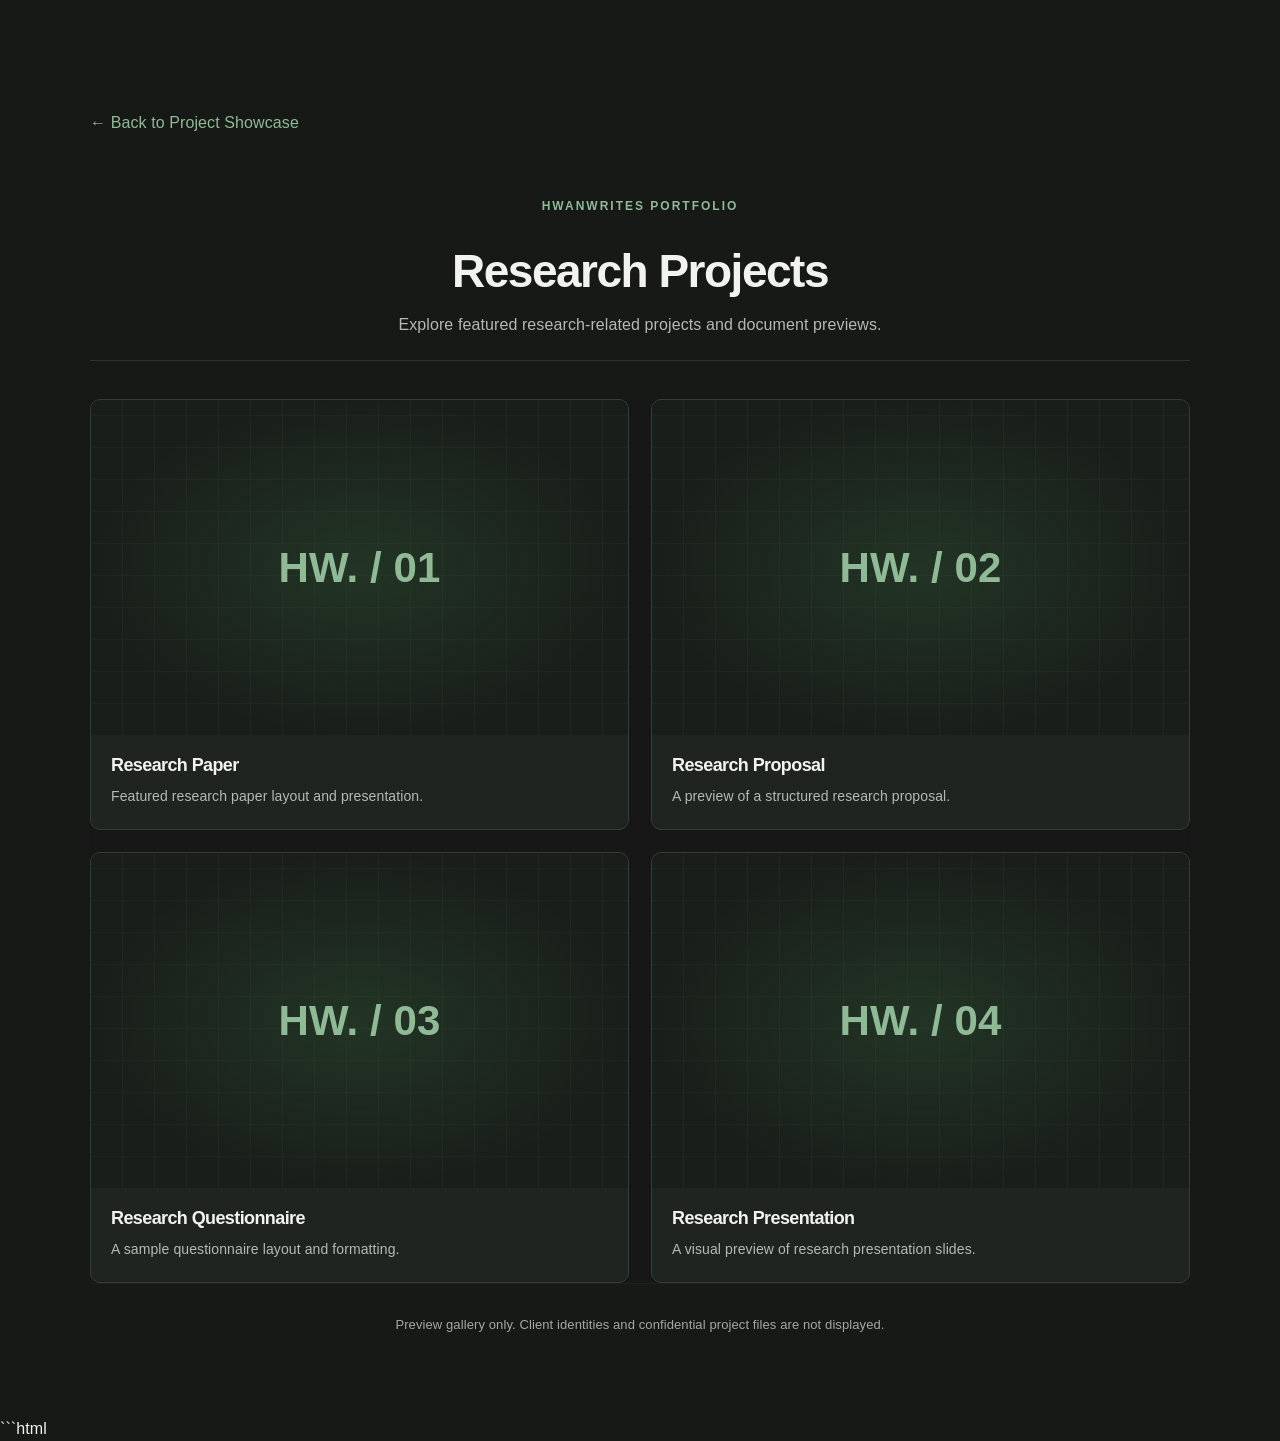
==== portfolio.html @ 2c5a8a60 "Update website and add certificates portfolio" ====
<!DOCTYPE html>
<html lang="en">
<head>
    <meta charset="UTF-8">
    <meta name="viewport" content="width=device-width, initial-scale=1.0">
    <meta name="description" content="Explore the HwanWrites project categories and selected work previews.">
    <title>Project Gallery | HwanWrites</title>
    <link rel="stylesheet" href="style.css">

    <style>
        .portfolio-page {
            min-height: 100vh;
            padding: 110px 7% 80px;
            background: #171917;
            color: #f4f2ee;
        }

        .portfolio-inner {
            max-width: 1100px;
            margin: 0 auto;
        }

        .portfolio-back {
            display: inline-block;
            margin-bottom: 36px;
            color: #8fba95;
            text-decoration: none;
        }

        .portfolio-heading {
            text-align: center;
            margin-bottom: 38px;
        }

        .portfolio-heading .section-label {
            color: #8fba95;
            letter-spacing: 2px;
            font-size: 12px;
        }

        .portfolio-heading h1 {
            margin: 12px 0;
            font-size: clamp(30px, 5vw, 46px);
        }

        .portfolio-heading p:last-child {
            max-width: 620px;
            margin: 0 auto;
            color: #b5b9b5;
            line-height: 1.8;
        }

        .portfolio-gallery {
            display: grid;
            grid-template-columns: repeat(2, minmax(0, 1fr));
            gap: 22px;
        }

        .portfolio-item {
            overflow: hidden;
            border: 1px solid #343d35;
            border-radius: 10px;
            background: #202420;
        }

        .portfolio-preview {
            min-height: 230px;
            aspect-ratio: 16 / 10;
            display: flex;
            align-items: center;
            justify-content: center;
            padding: 24px;
            background:
                radial-gradient(ellipse at center,
                rgba(55, 105, 64, 0.3), transparent 70%),
                repeating-linear-gradient(
                    0deg, transparent 0 31px,
                    rgba(143,186,149,.05) 31px 32px
                ),
                repeating-linear-gradient(
                    90deg, transparent 0 31px,
                    rgba(143,186,149,.05) 31px 32px
                ),
                #191e1a;
        }

        .portfolio-preview img {
            display: block;
            width: 100%;
            height: 100%;
            max-height: 260px;
            object-fit: contain;
        }

        .portfolio-preview .preview-label {
            color: #8fba95;
            font-size: clamp(24px, 4vw, 42px);
            font-weight: 700;
            text-align: center;
            overflow-wrap: anywhere;
        }

        .portfolio-item-info {
            padding: 20px;
        }

        .portfolio-item-info h2 {
            font-size: 18px;
            margin: 0 0 8px;
        }

        .portfolio-item-info p {
            color: #b5b9b5;
            font-size: 14px;
            line-height: 1.7;
            margin: 0;
        }

        .portfolio-note {
            margin-top: 30px;
            text-align: center;
            color: #a6a6a6;
            font-size: 13px;
            line-height: 1.7;
        }

        @media (max-width: 650px) {
            .portfolio-page {
                padding: 80px 5% 55px;
            }

            .portfolio-gallery {
                grid-template-columns: 1fr;
            }
        }
    </style>
</head>

<body>
    <main class="portfolio-page">
        <div class="portfolio-inner">

            <a class="portfolio-back" href="index.html#portfolio">
                ← Back to Project Showcase
            </a>

            <header class="portfolio-heading">
                <p class="section-label">HWANWRITES PORTFOLIO</p>
                <h1 id="category-title">Project Gallery</h1>
                <p id="category-description">
                    Explore selected work categories and visual previews.
                </p>
            </header>

            <section
                class="portfolio-gallery"
                id="portfolio-gallery"
                aria-label="Project previews">
            </section>

            <p class="portfolio-note">
                Preview gallery only. Client identities and confidential
                project files are not displayed.
            </p>

        </div>
    </main>

    ```html
<script>
    const categories = {
        research: {
            title: "Research Projects",
            description: "Explore featured research-related projects and document previews.",
            items: [
                ["Research Paper", "Featured research paper layout and presentation."],
                ["Research Proposal", "A preview of a structured research proposal."],
                ["Research Questionnaire", "A sample questionnaire layout and formatting."],
                ["Research Presentation", "A visual preview of research presentation slides."]
            ]
        },
        academic: {
            title: "Academic Projects",
            description: "Explore featured academic outputs and presentation materials.",
            items: [
                ["Academic Report", "A preview of an organized academic report."],
                ["Case Study", "A sample case study layout."],
                ["Reaction Paper", "A preview of a clearly structured written output."],
                ["Academic Presentation", "A sample of academic presentation design."]
            ]
        },
        professional: {
            title: "Professional Documents",
            description: "Explore featured business and professional document layouts.",
            items: [
                ["Business Plan", "A preview of a structured business plan."],
                ["Business Proposal", "A sample professional proposal layout."],
                ["Marketing Plan", "A preview of organized marketing content."],
                ["Professional Report", "A sample professional report presentation."]
            ]
        },
        design: {
            title: "Graphic Designs",
            description: "Explore featured graphic design and promotional materials.",
            items: [
                ["Promotional Graphics", "A space for approved promotional design previews."],
                ["Social Media Pubmats", "A space for approved social media designs."],
                ["Posters and Pubmats", "A space for approved poster and pubmat previews."],
                ["Branding Materials", "A space for approved branding design previews."]
            ]
        }
    };

    const params = new URLSearchParams(window.location.search);
    const categoryKey = params.get("category") || "research";
    const category = categories[categoryKey] || categories.research;

    document.title = category.title + " | HwanWrites";
    document.getElementById("category-title").textContent = category.title;
    document.getElementById("category-description").textContent = category.description;

    const gallery = document.getElementById("portfolio-gallery");

    category.items.forEach((item, index) => {
        const card = document.createElement("article");
        card.className = "portfolio-item";

        const preview = document.createElement("div");
        preview.className = "portfolio-preview";

        const label = document.createElement("span");
        label.className = "preview-label";
        label.textContent = "HW. / " + String(index + 1).padStart(2, "0");
        preview.appendChild(label);

        const info = document.createElement("div");
        info.className = "portfolio-item-info";

        const heading = document.createElement("h2");
        heading.textContent = item[0];

        const description = document.createElement("p");
        description.textContent = item[1];

        info.append(heading, description);
        card.append(preview, info);
        gallery.appendChild(card);
    });
</script>
</body>
</html>
---- style.css ----
:root {
    --primary-color: #171717;
    --secondary-color: #a6a6a6;
    --white: #f4f2ee;
    --light-background: #202020;
    --border-color: #353535;
    --accent-color: #157a28;
}

/* =========================
   GENERAL SETTINGS
========================= */

* {
    margin: 0;
    padding: 0;
    box-sizing: border-box;
}

html {
    scroll-behavior: smooth;
}

body {
    font-family: Arial, sans-serif;
    color: var(--primary-color);
    background-color: var(--white);
    line-height: 1.6;
}

h1,
h2,
h3 {
    line-height: 1.2;
}

/* =========================
   NAVIGATION
========================= */

header {
    width: 100%;
    padding: 22px 8%;
    background-color: #ffffff;
    border-bottom: 1px solid var(--border-color);
    position: sticky;
    top: 0;
    z-index: 1000;
}

nav {
    display: flex;
    justify-content: space-between;
    align-items: center;
    position: relative;
}

.logo {
    font-size: 25px;
    font-weight: 700;
    letter-spacing: -0.5px;
}

.logo {
    font-size: 25px;
    font-weight: 700;
    letter-spacing: -0.5px;
    transition: opacity 0.3s ease;
}

.logo:hover {
    opacity: 0.65;
}

.menu-toggle {
    display: none;
}

.nav-links {
    display: flex;
    list-style: none;
    gap: 30px;
}

.nav-links a {
    text-decoration: none;
    color: var(--primary-color);
    font-size: 15px;
    font-weight: 500;
    position: relative;
    transition: color 0.3s ease;
}

.nav-links a:hover {
    color: var(--secondary-color);
}

.nav-links a::after {
    content: "";
    position: absolute;
    left: 0;
    bottom: -6px;
    width: 0;
    height: 1px;
    background-color: var(--primary-color);
    transition: width 0.3s ease;
}

.nav-links a:hover::after {
    width: 100%;
}

/* =========================
   HERO SECTION
========================= */

.hero {
    min-height: 85vh;
    display: flex;
    justify-content: center;
    align-items: center;
    text-align: center;
    padding: 100px 8%;
}

.hero-content {
    max-width: 800px;
}

.small-heading {
    font-size: 12px;
    font-weight: 600;
    letter-spacing: 3px;
    margin-bottom: 24px;
    color: var(--secondary-color);
}

.hero h1 {
    font-size: 76px;
    font-weight: 700;
    letter-spacing: -2px;
    line-height: 1.05;
    margin-bottom: 25px;
}

.hero-description {
    max-width: 600px;
    margin: 0 auto 35px;
    font-size: 18px;
    line-height: 1.7;
    color: var(--secondary-color);
}

.button {
    display: inline-block;
    padding: 15px 32px;
    background-color: var(--primary-color);
    color: var(--white);
    text-decoration: none;
    font-size: 15px;
    font-weight: 600;
    transition: all 0.3s ease;
}

.button:hover {
    background-color: var(--secondary-color);
    transform: translateY(-3px);
    box-shadow: 0 8px 20px rgba(0, 0, 0, 0.12);
}

/* =========================
   SERVICES SECTION
========================= */

.services {
    padding: 120px 8%;
    background-color: var(--light-background);
    text-align: center;
}

.section-heading {
    max-width: 700px;
    margin: 0 auto 50px;
}

.section-label {
    font-size: 13px;
    letter-spacing: 2px;
    margin-bottom: 15px;
}

.services h2 {
    font-size: 52px;
    margin-bottom: 20px;
}

.services .section-heading > p:last-child {
    font-size: 17px;
    line-height: 1.7;
    color: var(--secondary-color);
}


/* Service Cards */

.service-container {
    display: flex;
    justify-content: center;
    gap: 25px;
    max-width: 1100px;
    margin: 0 auto;
}

.service-card {
    background-color: var(--white);
    padding: 45px 35px;
    flex: 1;
    text-align: left;
    border: 1px solid var(--border-color);
    border-radius: 8px;
    transition: transform 0.3s ease, box-shadow 0.3s ease, border-color 0.3s ease;
}

.service-card h3 {
    font-size: 22px;
    margin-bottom: 15px;
    color: var(--primary-color);
}

.service-card p {
    font-size: 15px;
    line-height: 1.8;
    color: var(--secondary-color);
}

.service-card:hover {
    transform: translateY(-6px);
    border-color: var(--accent-color);
    box-shadow: 0 18px 40px rgba(0, 0, 0, 0.25);
}

/* =========================
   PORTFOLIO SECTION
========================= */

.portfolio {
    padding: 110px 8%;
    background-color: var(--light-background);
}

.portfolio .section-heading {
    text-align: center;
}

.portfolio-container {
    display: flex;
    gap: 25px;
    max-width: 1100px;
    margin: 0 auto;
}

.portfolio-card {
    flex: 1;
    transition: transform 0.3s ease;
}

.portfolio-card:hover {
    transform: translateY(-5px);
}

.portfolio-image {
    width: 100%;
    height: 260px;
    object-fit: cover;
    display: block;
    margin-bottom: 20px;
    border: 1px solid var(--border-color);
    transition: transform 0.3s ease;
    cursor: pointer;
}

.portfolio-card {
    overflow: hidden;
}

.portfolio-card:hover .portfolio-image {
    transform: scale(1.03);
}

.portfolio-card h3 {
    font-size: 21px;
    margin-bottom: 10px;
}

.portfolio-card p {
    font-size: 15px;
    line-height: 1.7;
    color: var(--secondary-color);
}

/* =========================
   ABOUT SECTION
========================= */

.about {
    padding: 120px 8%;
    background-color: var(--light-background);
}

.about-content {
    max-width: 1100px;
    margin: 0 auto;
    display: flex;
    gap: 80px;
    align-items: center;
}

.about-heading {
    flex: 1;
}

.about-heading h2 {
    font-size: 48px;
    line-height: 1.15;
    letter-spacing: -1px;
}

.about-text {
    flex: 1;
}

.about-text p {
    font-size: 17px;
    line-height: 1.8;
    margin-bottom: 20px;
    color: var(--secondary-color);
}

/* =========================
   CONTACT SECTION
========================= */

.contact {
    padding: 110px 8%;
    background-color: var(--primary-color);
    color: var(--white);
    text-align: center;
}

.contact-content {
    max-width: 720px;
    margin: 0 auto;
}

.contact .section-label {
    color: #cccccc;
}

.contact h2 {
    font-size: 52px;
    margin-bottom: 20px;
}

.contact p {
    font-size: 17px;
    line-height: 1.7;
    color: #dddddd;
}

.contact-links {
    margin-top: 35px;
    display: flex;
    justify-content: center;
    gap: 15px;
    flex-wrap: wrap;
}

.contact-links a {
    display: inline-block;
    padding: 13px 24px;
    border: 1px solid #ffffff;
    color: #ffffff;
    text-decoration: none;
    font-size: 14px;
    font-weight: 500;
    transition: all 0.3s ease;
}

.contact-links a:hover {
    background-color: #ffffff;
    color: #222;
}

/* =========================
   FOOTER
========================= */

footer {
    padding: 32px 8%;
    background-color: #111111;
    color: #aaaaaa;
    text-align: center;
}

footer p {
    font-size: 13px;
}

/* =========================
   RESPONSIVE DESIGN
========================= */

 @media (max-width: 768px) {

    .hero {
        min-height: auto;
        padding: 100px 6%;
    }

    .hero h1 {
        font-size: 52px;
        letter-spacing: -1px;
    }

    .hero-description {
        font-size: 16px;
    }

    .hero-buttons {
        flex-direction: column;
        align-items: center;
    }

    .hero .button {
        width: 220px;
        text-align: center;
    }

    .services-container {
        flex-direction: column;
    }

    .feature-container {
        grid-template-columns: 1fr;
    }

    .why-hwanwrites {
        padding: 90px 6%;
    }

    .feature-card {
        text-align: left;
    }

    .contact h2 {
        font-size: 38px;
    }

    .profile-hero-content {
        flex-direction: column;
        gap: 50px;
        text-align: center;
    }

    .profile-intro h1 {
        font-size: 48px;
    }

    .profile-photo img {
        margin: 0 auto;
    }

    .certificate-container {
        grid-template-columns: 1fr;
    }

    .portfolio-container {
        grid-template-columns: 1fr;
    }

}

.about-heading h2 {
    font-size: 36px;
}

.contact h2 {
    font-size: 38px;
}

    body {
        overflow-x: hidden;
    }
  

    header {
        padding: 20px 6%;
    }

    .menu-toggle {
        display: block;
        background: none;
        border: none;
        font-size: 28px;
        cursor: pointer;
}

    .nav-links {
    display: none;
}

  .nav-links.active {
    display: flex;
    flex-direction: column;
    gap: 20px;
    position: absolute;
    top: 70px;
    right: 6%;
    background-color: #ffffff;
    padding: 20px;
    width: 200px;
    box-shadow: 0 10px 30px rgba(0, 0, 0, 0.08);
}

    .nav-links a {
        font-size: 13px;
    }    .hero {
        min-height: 70vh;
        padding: 60px 6%;
    }

   .hero h1 {
    font-size: 44px;
   }

   .small-heading {
    font-size: 11px;
    letter-spacing: 1.5px;
}

    .hero-description {
    font-size: 16px;
    line-height: 1.6;
}
    .hero-description {
        font-size: 16px;
    }    .service-container {
        flex-direction: column;
    }

    .service-card {
        width: 100%;
    }    .portfolio-container {
        flex-direction: column;
    }

    .portfolio-card {
        width: 100%;
    }    .about-content {
        flex-direction: column;
        gap: 40px;
    }

    .about-heading h2 {
        font-size: 40px;
    }    .contact {
        padding: 90px 6%;
    }

    .contact h2 {
        font-size: 40px;
    }

    .nav-links li {
    width: 100%;
    }

    .nav-links a {
    display: block;
    padding: 8px 0;
    }

    .portfolio-image {
    width: 100%;
    height: 260px;
    object-fit: cover;
    display: block;
    margin-bottom: 20px;
    border: 1px solid var(--border-color);
    transition: transform 0.3s ease;
    cursor: pointer;
}

.back-to-top {
    width: 40px;
    height: 40px;
    right: 18px;
    bottom: 18px;
    font-size: 18px;
}

.image-viewer {
    padding: 20px;
}

.image-viewer img {
    max-width: 95%;
    max-height: 80vh;
}

.close-viewer {
    top: 18px;
    right: 20px;
    font-size: 34px;
}

/* =========================
   WHY HWANWRITES SECTION
========================= */

.why-hwanwrites {
    padding: 120px 8%;
    background-color: var(--white);
    text-align: center;
}

.feature-container {
    max-width: 1100px;
    margin: 0 auto;
    display: grid;
    grid-template-columns: repeat(3, 1fr);
    gap: 20px;
}

.feature-card {
    padding: 35px 25px;
    border: 1px solid var(--border-color);
    text-align: left;
    transition: 0.3s ease;
}

.feature-card:hover {
    transform: translateY(-6px);
    box-shadow: 0 10px 25px rgba(0, 0, 0, 0.06);
}

.feature-card h3 {
    font-size: 19px;
    margin-bottom: 12px;
}

.feature-card p {
    font-size: 14px;
    line-height: 1.7;
    color: var(--secondary-color);
}

/* =========================
   IMAGE VIEWER
========================= */

.image-viewer {
    display: none;
    position: fixed;
    z-index: 9999;
    top: 0;
    left: 0;
    width: 100%;
    height: 100%;
    background-color: rgba(0, 0, 0, 0.85);
    justify-content: center;
    align-items: center;
    padding: 30px;
}

.image-viewer.active {
    display: flex;
}

.image-viewer img {
    max-width: 90%;
    max-height: 85vh;
    object-fit: contain;
}

.close-viewer {
    position: absolute;
    top: 25px;
    right: 35px;
    background: none;
    border: none;
    color: white;
    font-size: 40px;
    cursor: pointer;
    line-height: 1;
}

.close-viewer:hover {
    opacity: 0.7;
}

/* =========================
   BACK TO TOP
========================= */

.back-to-top {
    position: fixed;
    right: 25px;
    bottom: 25px;
    width: 45px;
    height: 45px;
    display: flex;
    justify-content: center;
    align-items: center;
    background-color: var(--primary-color);
    color: var(--white);
    text-decoration: none;
    font-size: 20px;
    border-radius: 50%;
    z-index: 900;
    transition: all 0.3s ease;
}

.back-to-top:hover {
    background-color: var(--secondary-color);
    transform: translateY(-4px);
}
/* HOW IT WORKS */
.how-it-works {
    padding: 120px 8%;
    background-color: var(--light-background);
    text-align: center;
}

.process-container {
    max-width: 1100px;
    margin: 0 auto;
    display: grid;
    grid-template-columns: repeat(4, 1fr);
    gap: 20px;
}

.process-card {
    padding: 35px 25px;
    background-color: var(--white);
    border: 1px solid var(--border-color);
    text-align: left;
    transition: transform 0.3s ease, box-shadow 0.3s ease;
}

.process-card:hover {
    transform: translateY(-6px);
    box-shadow: 0 10px 25px rgba(0, 0, 0, 0.06);
}

.process-card span {
    display: block;
    font-size: 13px;
    letter-spacing: 2px;
    color: var(--secondary-color);
    margin-bottom: 20px;
}

.process-card h3 {
    font-size: 19px;
    margin-bottom: 12px;
}

.process-card p {
    font-size: 14px;
    line-height: 1.7;
    color: var(--secondary-color);
}

/* ========================================
   PROFILE PAGE
======================================== */

/* PROFILE HERO */
.profile-hero {
    padding: 120px 8%;
    background-color: var(--white);
}

.profile-hero-content {
    max-width: 1100px;
    margin: 0 auto;
    display: flex;
    align-items: center;
    gap: 80px;
}

.profile-intro {
    flex: 1.2;
}

.profile-intro h1 {
    font-size: 64px;
    line-height: 1.05;
    letter-spacing: -2px;
    margin-bottom: 20px;
}

.profile-intro h2 {
    font-size: 20px;
    font-weight: 500;
    color: var(--secondary-color);
    margin-bottom: 25px;
}

.profile-intro p:not(.section-label) {
    font-size: 16px;
    line-height: 1.8;
    color: var(--secondary-color);
    margin-bottom: 18px;
}

.profile-photo {
    flex: 0.8;
}

.profile-photo img {
    width: 100%;
    max-width: 420px;
    aspect-ratio: 4 / 5;
    object-fit: cover;
    object-position: center;
    display: block;
    margin-left: auto;
    border: 1px solid var(--border-color);
    box-shadow: 0 20px 50px rgba(0, 0, 0, 0.25);
}

/* MY JOURNEY */
.profile-journey {
    padding: 120px 8%;
    background-color: var(--light-background);
}

.timeline {
    max-width: 900px;
    margin: 0 auto;
}

.timeline-item {
    display: grid;
    grid-template-columns: 100px 1fr;
    gap: 40px;
    padding: 35px 0;
    border-bottom: 1px solid var(--border-color);
}

.timeline-item:first-child {
    border-top: 1px solid var(--border-color);
}

.timeline-year {
    font-size: 14px;
    font-weight: 600;
    letter-spacing: 1px;
    color: var(--secondary-color);
}

.timeline-content h3 {
    font-size: 22px;
    margin-bottom: 12px;
}

.timeline-content p {
    font-size: 15px;
    line-height: 1.8;
    color: var(--secondary-color);
}


/* BEYOND THE WORK */
.profile-story {
    padding: 120px 8%;
    background-color: var(--white);
}

.profile-story-content {
    max-width: 1100px;
    margin: 0 auto;
    display: flex;
    gap: 80px;
}

.profile-story-heading {
    flex: 1;
}

.profile-story-heading h2 {
    font-size: 48px;
    line-height: 1.15;
    letter-spacing: -1px;
}

.profile-story-text {
    flex: 1;
}

.profile-story-text p {
    font-size: 17px;
    line-height: 1.8;
    color: var(--secondary-color);
    margin-bottom: 22px;
}


/* MILESTONES */
.profile-milestones {
    padding: 120px 8%;
    background-color: var(--light-background);
    text-align: center;
}

.milestone-container {
    max-width: 1100px;
    margin: 0 auto;
    display: grid;
    grid-template-columns: repeat(2, 1fr);
    gap: 20px;
}

.milestone-card {
    padding: 40px 35px;
    background-color: var(--white);
    border: 1px solid var(--border-color);
    text-align: left;
    transition: transform 0.3s ease, box-shadow 0.3s ease;
}

.milestone-card:hover {
    transform: translateY(-6px);
    box-shadow: 0 10px 25px rgba(0, 0, 0, 0.06);
}

.milestone-card span {
    display: block;
    font-size: 13px;
    letter-spacing: 2px;
    color: var(--secondary-color);
    margin-bottom: 20px;
}

.milestone-card h3 {
    font-size: 21px;
    margin-bottom: 12px;
}

.milestone-card p {
    font-size: 15px;
    line-height: 1.8;
    color: var(--secondary-color);
}


/* TOOLS */
.profile-tools {
    padding: 120px 8%;
    background-color: var(--white);
    text-align: center;
}

.tools-container {
    max-width: 1100px;
    margin: 0 auto;
    display: grid;
    grid-template-columns: repeat(2, 1fr);
    gap: 20px;
}

.tools-group {
    padding: 35px 30px;
    border: 1px solid var(--border-color);
    text-align: left;
}

.tools-group h3 {
    font-size: 19px;
    margin-bottom: 12px;
}

.tools-group p {
    font-size: 15px;
    line-height: 1.8;
    color: var(--secondary-color);
}


/* CERTIFICATES */
.profile-certificates {
    padding: 120px 8%;
    background-color: var(--light-background);
    text-align: center;
}

.certificate-container {
    max-width: 1100px;
    margin: 0 auto;
    display: grid;
    grid-template-columns: repeat(3, 1fr);
    gap: 25px;
}

.certificate-card {
    background-color: var(--white);
    border: 1px solid var(--border-color);
    padding: 20px;
    text-align: left;
}

.certificate-placeholder {
    width: 100%;
    aspect-ratio: 4 / 3;
    background-color: #eeeeee;
    display: flex;
    justify-content: center;
    align-items: center;
    color: var(--secondary-color);
    font-size: 14px;
    margin-bottom: 20px;
}

.certificate-card img {
    width: 100%;
    aspect-ratio: 4 / 3;
    object-fit: cover;
    display: block;
    margin-bottom: 20px;
    border-bottom: 1px solid var(--border-color);
    cursor: pointer;
}

.certificate-card h3 {
    font-size: 18px;
    margin-bottom: 8px;
}

.certificate-card p {
    font-size: 14px;
    color: var(--secondary-color);
}


/* PHOTO GALLERY */
.profile-gallery {
    padding: 120px 8%;
    background-color: var(--white);
    text-align: center;
}

.profile-gallery-container {
    max-width: 1100px;
    margin: 0 auto;
    display: grid;
    grid-template-columns: repeat(4, 1fr);
    gap: 20px;
}

.profile-gallery-card {
    overflow: hidden;
}

.gallery-placeholder {
    width: 100%;
    aspect-ratio: 1 / 1;
    background-color: #eeeeee;
    display: flex;
    justify-content: center;
    align-items: center;
    color: var(--secondary-color);
    font-size: 14px;
}


/* PROFILE CONTACT */
.profile-contact {
    padding: 120px 8%;
    background-color: var(--primary-color);
    color: var(--white);
    text-align: center;
}

.profile-contact h2 {
    font-size: 52px;
    margin-bottom: 20px;
}

.profile-contact p {
    font-size: 17px;
    line-height: 1.7;
    color: #dddddd;
}


/* PROFILE RESPONSIVE */
@media (max-width: 768px) {

    .profile-hero {
        padding: 80px 6%;
    }

    .profile-hero-content {
        flex-direction: column-reverse;
        gap: 45px;
    }

    .profile-intro h1 {
        font-size: 46px;
    }

    .profile-intro h2 {
        font-size: 18px;
    }

    .profile-photo {
        width: 100%;
    }

    .profile-photo img {
        max-width: 100%;
        margin: 0 auto;
    }

    .profile-journey,
    .profile-story,
    .profile-milestones,
    .profile-tools,
    .profile-certificates,
    .profile-gallery {
        padding: 90px 6%;
    }

    .timeline-item {
        grid-template-columns: 1fr;
        gap: 10px;
    }

    .profile-story-content {
        flex-direction: column;
        gap: 40px;
    }

    .profile-story-heading h2 {
        font-size: 38px;
    }

    .milestone-container {
        grid-template-columns: 1fr;
    }

    .tools-container {
        grid-template-columns: 1fr;
    }

    .certificate-container {
        grid-template-columns: 1fr;
    }

    .profile-gallery-container {
        grid-template-columns: repeat(2, 1fr);
    }

    .profile-contact {
        padding: 90px 6%;
    }

    .profile-contact h2 {
        font-size: 40px;
    }
}

/* ========================================
   HWANWRITES VISUAL STYLE
======================================== */

body {
    background-color: var(--primary-color);
    color: var(--white);
}

section {
    background-color: var(--primary-color);
}

.hero,
.services,
.portfolio,
.about,
.contact,
.profile-hero,
.profile-story,
.profile-tools,
.profile-gallery {
    background-color: var(--primary-color);
}

.how-it-works,
.why-hwanwrites,
.profile-journey,
.profile-milestones,
.profile-certificates {
    background-color: var(--light-background);
}
/* DARK CARD STYLE */

.service-card,
.process-card,
.feature-card,
.portfolio-card,
.milestone-card,
.tools-group,
.certificate-card {
    background-color: #191919;
    border: 1px solid var(--border-color);
    color: var(--white);
}

.service-card p,
.process-card p,
.feature-card p,
.portfolio-card p,
.milestone-card p,
.tools-group p,
.certificate-card p {
    color: var(--secondary-color);
}
/* ACCENT COLOR */

a {
    color: var(--accent-color);
}

button {
    color: var(--white);
}

.hero-button,
.contact-button {
    background-color: var(--accent-color);
    color: #171717;
    border: 1px solid var(--accent-color);
}

.hero-button:hover,
.contact-button:hover {
    background-color: transparent;
    color: var(--accent-color);
}

.nav-links a:hover {
    color: var(--accent-color);
}

.section-label {
    color: var(--accent-color);
}
/* TYPOGRAPHY & SPACING */

body {
    letter-spacing: 0.1px;
}

h1,
h2,
h3 {
    color: var(--white);
}

.section-heading h2 {
    letter-spacing: -0.8px;
}

.section-heading p:not(.section-label) {
    color: var(--secondary-color);
}

.hero h1 {
    color: var(--white);
}

.hero p {
    color: var(--secondary-color);
}

.nav-links a {
    color: var(--white);
}

.logo {
    color: var(--white);
}
/* SUBTLE BACKGROUND GRID */

.hero,
.profile-hero,
.profile-contact {
    position: relative;
    overflow: hidden;
}

.hero::before,
.profile-hero::before,
.profile-contact::before {
    content: "";
    position: absolute;
    inset: 0;
    background-image:
        linear-gradient(rgba(21, 122, 40, 0.18) 1px, transparent 1px),
        linear-gradient(90deg, rgba(21, 122, 40, 0.04) 1px, transparent 1px);
    background-size: 45px 45px;
    pointer-events: none;
}

.hero > *,
.profile-hero > *,
.profile-contact > * {
    position: relative;
    z-index: 1;
}
/* PREMIUM HEADER */

header {
    background-color: rgba(23, 23, 23, 0.92);
    border-bottom: 1px solid var(--border-color);
    backdrop-filter: blur(12px);
}

nav {
    max-width: 1200px;
}

.logo {
    font-weight: 700;
    letter-spacing: -0.5px;
}

.nav-links a {
    position: relative;
    transition: color 0.3s ease;
}

.nav-links a::after {
    content: "";
    position: absolute;
    left: 0;
    bottom: -6px;
    width: 0;
    height: 1px;
    background-color: var(--accent-color);
    transition: width 0.3s ease;
}

.nav-links a:hover::after {
    width: 100%;
}
/* PREMIUM BUTTONS */

.hero-button,
.contact-button {
    display: inline-block;
    padding: 13px 24px;
    border-radius: 6px;
    font-weight: 600;
    letter-spacing: 0.3px;
    transition: all 0.3s ease;
}

.hero-button:hover,
.contact-button:hover {
    transform: translateY(-2px);
    box-shadow: 0 8px 25px rgba(197, 139, 90, 0.18);
}

.hero-button:active,
.contact-button:active {
    transform: translateY(0);
}
/* PREMIUM CARD HOVER */

.service-card,
.process-card,
.feature-card,
.portfolio-card,
.milestone-card,
.tools-group,
.certificate-card {
    transition: transform 0.3s ease, border-color 0.3s ease, box-shadow 0.3s ease;
}

.service-card:hover,
.process-card:hover,
.feature-card:hover,
.portfolio-card:hover,
.milestone-card:hover,
.tools-group:hover,
.certificate-card:hover {
    transform: translateY(-5px);
    border-color: rgba(197, 139, 90, 0.55);
    box-shadow: 0 12px 30px rgba(0, 0, 0, 0.25);
}
/* PREMIUM PORTFOLIO */

.portfolio-card {
    overflow: hidden;
    position: relative;
}

.portfolio-card img {
    width: 100%;
    display: block;
    aspect-ratio: 16 / 10;
    object-fit: cover;
    border-bottom: 1px solid var(--border-color);
    transition: transform 0.4s ease;
}

.portfolio-card:hover img {
    transform: scale(1.03);
}

.portfolio-card h3 {
    margin-top: 22px;
}

.portfolio-card p {
    margin-bottom: 20px;
}

/* ========================================
   FINAL HWANWRITES VISUAL POLISH
======================================== */

/* SECTION DIVIDERS */
section {
    border-bottom: 1px solid rgba(255, 255, 255, 0.04);
}


/* HEADINGS */
.section-heading h2 {
    color: var(--white);
}

.section-heading p:not(.section-label) {
    max-width: 650px;
}


/* SERVICE CARDS */
.service-card h3,
.process-card h3,
.feature-card h3,
.portfolio-card h3 {
    color: var(--white);
}

.service-card,
.process-card,
.feature-card,
.portfolio-card {
    border-radius: 8px;
}


/* NUMBER / LABEL ACCENTS */
.process-card span,
.milestone-card span {
    color: var(--accent-color);
}


/* TIMELINE */
.timeline-item {
    border-color: var(--border-color);
}

.timeline-year {
    color: var(--accent-color);
}

.timeline-content h3 {
    color: var(--white);
}


/* PROFILE PHOTO */
.profile-photo img {
    border-color: var(--border-color);
    box-shadow: 0 20px 50px rgba(0, 0, 0, 0.25);
}


/* PROFILE GALLERY */
.profile-gallery-card {
    border: 1px solid var(--border-color);
    background-color: #191919;
    transition: transform 0.3s ease, border-color 0.3s ease;
}

.profile-gallery-card:hover {
    transform: translateY(-5px);
    border-color: rgba(21, 122, 40, 0.55);
}

.gallery-placeholder {
    background-color: #191919;
}


/* CERTIFICATE PLACEHOLDER */
.certificate-placeholder {
    background-color: #242424;
    color: var(--secondary-color);
}


/* CONTACT SECTION */
.contact,
.profile-contact {
    border-bottom: none;
}

.contact-links a {
    transition: color 0.3s ease, transform 0.3s ease;
}

.contact-links a:hover {
    color: var(--accent-color);
}


/* BACK TO TOP */
.back-to-top {
    background-color: var(--accent-color);
    color: #171717;
    border: 1px solid var(--accent-color);
    transition: all 0.3s ease;
}

.back-to-top:hover {
    background-color: transparent;
    color: var(--accent-color);
}


/* IMAGE VIEWER */
.image-viewer {
    background-color: rgba(0, 0, 0, 0.92);
}

.image-viewer-close {
    color: var(--white);
    transition: color 0.3s ease;
}

.image-viewer-close:hover {
    color: var(--accent-color);
}


/* FOOTER */
footer {
    background-color: #111111;
    border-top: 1px solid var(--border-color);
}

footer p {
    color: var(--secondary-color);
}


/* SUBTLE GLOW FOR IMPORTANT ELEMENTS */
.hero h1 {
    text-shadow: 0 0 35px rgba(21, 122, 40, 0.08);
}

.profile-intro h1 {
    text-shadow: 0 0 35px rgba(21, 122, 40, 0.08);
}


/* SMOOTH INTERACTIONS */
a,
button {
    transition: all 0.3s ease;
}
/* HERO BUTTONS */

.hero-buttons {
    display: flex;
    align-items: center;
    justify-content: center;
    gap: 14px;
    margin-top: 30px;
    flex-wrap: wrap;
}

.hero .button {
    display: inline-flex;
    align-items: center;
    justify-content: center;
    width: 220px;
    min-height: 46px;
    padding: 13px 24px;
    border: 1px solid var(--accent-color);
    border-radius: 6px;
    background-color: var(--accent-color);
    color: #171717;
    font-weight: 600;
    text-decoration: none;
    text-align: center;
    transition: all 0.3s ease;
}

.hero .button:hover {
    background-color: transparent;
    color: var(--accent-color);
    transform: translateY(-2px);
    box-shadow: 0 8px 25px rgba(21, 122, 40, 0.16);
}

.hero .button-secondary {
    background-color: transparent;
    color: var(--white);
    border-color: var(--border-color);
}

.hero .button-secondary:hover {
    color: var(--accent-color);
    border-color: var(--accent-color);
}
/* NAVIGATION FIX */

@media (min-width: 769px) {

    .menu-toggle {
        display: none;
    }

    .nav-links {
        display: flex;
        align-items: center;
        gap: 28px;
    }

}

@media (max-width: 768px) {

    .menu-toggle {
        display: block;
    }

}
/* NAVIGATION POSITION */

nav {
    display: flex;
    align-items: center;
    justify-content: space-between;
}

.nav-links {
    margin-left: auto;
    padding-right: 0;
    transform: translateX(30px);
}

/* SERVICE CARD NUMBERS */

.service-number {
    display: block;
    margin-bottom: 22px;
    color: var(--accent-color);
    font-size: 13px;
    font-weight: 600;
    letter-spacing: 2px;
}

.service-card h3 {
    margin-bottom: 14px;
}

.service-card p {
    font-size: 15px;
    line-height: 1.7;
    color: var(--secondary-color);
}

/* SERVICES SPACING */

.services {
    padding: 110px 8%;
}

.services .section-heading {
    margin-bottom: 55px;
}

.services-container {
    max-width: 1200px;
    margin: 50px auto 0;
    display: flex;
    gap: 24px;
}

.service-card {
    padding: 35px 30px;
    min-height: 280px;
}
/* HOW IT WORKS */

.how-it-works {
    padding: 110px 8%;
    background-color: var(--light-background);
}

.how-it-works .section-heading {
    margin-bottom: 55px;
}

.process-container {
    max-width: 1100px;
    margin: 0 auto;
    display: grid;
    grid-template-columns: repeat(4, 1fr);
    gap: 16px;
}

.process-card {
    padding: 32px 28px;
    min-height: 250px;
}

.process-card span {
    display: block;
    margin-bottom: 22px;
    color: var(--accent-color);
    font-size: 13px;
    font-weight: 600;
    letter-spacing: 2px;
}

.process-card h3 {
    margin-bottom: 14px;
}

.process-card p {
    line-height: 1.8;
}
/* WHY HWANWRITES */

.why-hwanwrites {
    padding: 110px 8%;
}

.why-hwanwrites .section-heading {
    margin-bottom: 55px;
}

.feature-container {
    max-width: 1100px;
    margin: 0 auto;
    display: grid;
    grid-template-columns: repeat(6, 1fr);
    gap: 20px;
}

.feature-card {
    padding: 32px 28px;
    min-height: 220px;
}

.feature-card:nth-child(1),
.feature-card:nth-child(2),
.feature-card:nth-child(3) {
    grid-column: span 2;
}

.feature-card:nth-child(4) {
    grid-column: 2 / span 2;
}

.feature-card:nth-child(5) {
    grid-column: 4 / span 2;
}

.feature-card span {
    display: block;
    margin-bottom: 20px;
    color: var(--accent-color);
    font-size: 13px;
    font-weight: 600;
    letter-spacing: 2px;
}

.feature-card h3 {
    margin-bottom: 14px;
}

.feature-card p {
    line-height: 1.8;
}
/* ABOUT SECTION */

.about {
    padding: 110px 8%;
}

.about-content {
    max-width: 1100px;
    margin: 0 auto;
    display: grid;
    grid-template-columns: 0.9fr 1.1fr;
    gap: 90px;
    align-items: start;
}

.about-heading h2 {
    font-size: 46px;
    line-height: 1.15;
    letter-spacing: -1px;
    margin-top: 12px;
}

.about-text {
    padding-top: 8px;
}

.about-text p {
    font-size: 16px;
    line-height: 1.9;
    color: var(--secondary-color);
    margin-bottom: 24px;
}

.about-text p:last-child {
    margin-bottom: 0;
}
/* PORTFOLIO SECTION */

.portfolio {
    padding: 110px 8%;
}

.portfolio .section-heading {
    margin-bottom: 55px;
}

.portfolio-container {
    max-width: 1100px;
    margin: 0 auto;
    display: grid;
    grid-template-columns: repeat(3, 1fr);
    gap: 20px;
}

.portfolio-card {
    padding-bottom: 24px;
}

.portfolio-card img {
    cursor: pointer;
}

.portfolio-card h3 {
    padding: 0 24px;
    margin-top: 22px;
    margin-bottom: 10px;
}

.portfolio-card p {
    padding: 0 24px;
    line-height: 1.7;
    color: var(--secondary-color);
}
/* CONTACT SECTION */

.contact {
    padding: 120px 8%;
}

.contact-content {
    max-width: 850px;
    margin: 0 auto;
    text-align: center;
}

.contact-content h2 {
    font-size: 52px;
    line-height: 1.1;
    letter-spacing: -1.5px;
    margin: 14px 0 22px;
}

.contact-content > p:not(.section-label) {
    max-width: 650px;
    margin: 0 auto 35px;
    color: var(--secondary-color);
    font-size: 16px;
    line-height: 1.8;
}

.contact-links {
    display: flex;
    justify-content: center;
    align-items: center;
    gap: 14px;
    flex-wrap: wrap;
}

.contact-links a {
    display: inline-block;
    padding: 12px 22px;
    border: 1px solid var(--border-color);
    border-radius: 6px;
    color: var(--white);
    text-decoration: none;
}

.contact-links a:hover {
    color: var(--accent-color);
    border-color: var(--accent-color);
    transform: translateY(-2px);
}
/* FOOTER */

footer {
    padding: 28px 8%;
    text-align: center;
}

footer p {
    margin: 0;
    font-size: 13px;
    letter-spacing: 0.3px;
}
/* SERVICE NOTICE */

.service-notice {
    padding: 90px 8%;
    background-color: var(--light-background);
    border-bottom: 1px solid var(--border-color);
}

.service-notice-content {
    max-width: 850px;
    margin: 0 auto;
    text-align: center;
}

.service-notice-content h2 {
    font-size: 38px;
    line-height: 1.2;
    margin: 12px 0 25px;
}

.service-notice-content p:not(.section-label) {
    color: var(--secondary-color);
    font-size: 15px;
    line-height: 1.8;
    margin-bottom: 18px;
}

.service-notice-content p:last-child {
    margin-bottom: 0;
}
/* CONTACT + NOTICE TRANSITION */

.contact {
    padding-bottom: 100px;
}

.service-notice {
    position: relative;
}

.service-notice::before {
    content: "";
    display: block;
    width: 60px;
    height: 1px;
    background-color: var(--accent-color);
    margin: 0 auto 45px;
    opacity: 0.7;
}

.service-notice-content .section-label {
    margin-bottom: 8px;
}

/* ================================
   PREMIUM SCROLL ANIMATIONS
   ================================ */

.reveal {
    opacity: 0;
    transform: translateY(28px);
    transition:
        opacity 0.7s ease,
        transform 0.7s ease;
}

.reveal.active {
    opacity: 1;
    transform: translateY(0);
}

.reveal-delay-1 {
    transition-delay: 0.1s;
}

.reveal-delay-2 {
    transition-delay: 0.2s;
}

.reveal-delay-3 {
    transition-delay: 0.3s;
}

@media (prefers-reduced-motion: reduce) {
    .reveal,
    .reveal.active {
        opacity: 1;
        transform: none;
        transition: none;
    }
}

/* ================================
   HERO ENTRANCE ANIMATION
   ================================ */

.hero-content {
    animation: heroFadeUp 0.9s ease-out both;
}

.hero .small-heading {
    animation: heroFadeUp 0.8s ease-out 0.05s both;
}

.hero h1 {
    animation: heroFadeUp 0.9s ease-out 0.15s both;
}

.hero-description {
    animation: heroFadeUp 0.9s ease-out 0.25s both;
}

.hero-buttons {
    animation: heroFadeUp 0.9s ease-out 0.35s both;
}

@keyframes heroFadeUp {
    from {
        opacity: 0;
        transform: translateY(22px);
    }

    to {
        opacity: 1;
        transform: translateY(0);
    }
}

@media (prefers-reduced-motion: reduce) {
    .hero-content,
    .hero .small-heading,
    .hero h1,
    .hero-description,
    .hero-buttons {
        animation: none;
    }
}

/* =========================================
   FLOATING CERTIFICATE CAROUSEL
   ========================================= */

.certificate-dock {
    position: fixed;
    right: 28px;
    bottom: 28px;
    z-index: 999;
    font-family: inherit;
}

.certificate-toggle {
    display: flex;
    align-items: center;
    gap: 10px;
    padding: 13px 18px;
    border: 1px solid rgba(21, 122, 40, 0.65);
    border-radius: 8px;
    background: #191919;
    color: var(--white);
    font-family: inherit;
    font-size: 13px;
    font-weight: 600;
    letter-spacing: 0.4px;
    cursor: pointer;
    box-shadow: 0 10px 30px rgba(0, 0, 0, 0.35);
    transition: all 0.3s ease;
}

.certificate-toggle:hover {
    background: var(--accent-color);
    color: #171717;
    transform: translateY(-3px);
    box-shadow: 0 12px 30px rgba(21, 122, 40, 0.18);
}

.certificate-toggle-icon {
    font-size: 16px;
}

.certificate-panel {
    position: absolute;
    right: 0;
    bottom: 58px;
    width: 340px;
    padding: 22px;
    background: #191919;
    border: 1px solid var(--border-color);
    border-radius: 10px;
    box-shadow: 0 20px 50px rgba(0, 0, 0, 0.45);
    opacity: 0;
    visibility: hidden;
    transform: translateY(15px) scale(0.98);
    transform-origin: bottom right;
    transition:
        opacity 0.3s ease,
        visibility 0.3s ease,
        transform 0.3s ease;
}

.certificate-dock.open .certificate-panel {
    opacity: 1;
    visibility: visible;
    transform: translateY(0) scale(1);
}

.certificate-panel-header {
    display: flex;
    align-items: flex-start;
    justify-content: space-between;
    margin-bottom: 18px;
}

.certificate-panel-header .section-label {
    margin-bottom: 5px;
}

.certificate-panel-header h3 {
    margin: 0;
    color: var(--white);
    font-size: 20px;
}

.certificate-close {
    width: 32px;
    height: 32px;
    border: 1px solid var(--border-color);
    border-radius: 6px;
    background: transparent;
    color: var(--secondary-color);
    font-size: 20px;
    line-height: 1;
    cursor: pointer;
    transition: all 0.25s ease;
}

.certificate-close:hover {
    border-color: var(--accent-color);
    color: var(--accent-color);
}

.certificate-carousel {
    position: relative;
    overflow: hidden;
    width: 100%;
    touch-action: pan-y;
}

.certificate-slide {
    display: none;
}

.certificate-slide.active {
    display: block;
    animation: certificateSlideIn 0.35s ease;
}

.certificate-slide img {
    display: block;
    width: 100%;
    height: 245px;
    object-fit: contain;
    background: #111111;
    border: 1px solid var(--border-color);
    border-radius: 6px;
    cursor: pointer;
    transition: transform 0.3s ease, border-color 0.3s ease;
}

.certificate-slide img:hover {
    transform: scale(1.015);
    border-color: rgba(21, 122, 40, 0.55);
}

.certificate-info {
    padding-top: 14px;
}

.certificate-info h4 {
    margin: 0 0 5px;
    color: var(--white);
    font-size: 15px;
    line-height: 1.4;
}

.certificate-info p {
    margin: 0;
    color: var(--secondary-color);
    font-size: 12px;
}

.certificate-navigation {
    display: flex;
    align-items: center;
    justify-content: space-between;
    margin-top: 16px;
}

.certificate-nav-button {
    width: 34px;
    height: 34px;
    border: 1px solid var(--border-color);
    border-radius: 6px;
    background: transparent;
    color: var(--white);
    font-size: 17px;
    cursor: pointer;
    transition: all 0.25s ease;
}

.certificate-nav-button:hover {
    background: var(--accent-color);
    border-color: var(--accent-color);
    color: #171717;
}

#certificate-counter {
    color: var(--secondary-color);
    font-size: 12px;
    letter-spacing: 1px;
}

.certificate-hint {
    margin: 12px 0 0;
    color: #777;
    font-size: 10px;
    text-align: center;
}

@keyframes certificateSlideIn {
    from {
        opacity: 0;
        transform: translateX(15px);
    }

    to {
        opacity: 1;
        transform: translateX(0);
    }
}

/* MOBILE */

@media (max-width: 600px) {

    .certificate-dock {
        right: 16px;
        bottom: 16px;
    }

    .certificate-toggle {
        padding: 12px 15px;
    }

    .certificate-panel {
        right: -2px;
        bottom: 55px;
        width: min(320px, calc(100vw - 32px));
        padding: 18px;
    }

    .certificate-slide img {
        height: 220px;
    }
}

/* =========================================
   VISIBLE FLOATING CERTIFICATE
   ========================================= */

.certificate-dock {
    position: fixed;
    right: 28px;
    bottom: 28px;
    z-index: 999;
}

.certificate-panel {
    position: relative;
    right: auto;
    bottom: auto;

    width: 360px;
    padding: 16px;

    background: #191919;
    border: 1px solid rgba(21, 122, 40, 0.55);
    border-radius: 8px;

    box-shadow: 0 15px 40px rgba(0, 0, 0, 0.45);

    opacity: 1;
    visibility: visible;
    transform: none;
}

.certificate-carousel {
    position: relative;
    width: 100%;
    overflow: hidden;
    touch-action: pan-y;
}

.certificate-slide {
    display: none;
}

.certificate-slide.active {
    display: block;
    animation: certificateSlideIn 0.35s ease;
}

.certificate-slide img {
    display: block;
    width: 100%;
    height: 255px;
    object-fit: contain;

    background: #111111;
    border: 1px solid var(--border-color);
    border-radius: 5px;

    cursor: pointer;
    transition: transform 0.3s ease, border-color 0.3s ease;
}

.certificate-slide img:hover {
    transform: scale(1.015);
    border-color: var(--accent-color);
}

.certificate-navigation {
    display: flex;
    align-items: center;
    justify-content: space-between;

    margin-top: 9px;
}

.certificate-nav-button {
    width: 30px;
    height: 30px;

    border: 1px solid var(--border-color);
    border-radius: 5px;

    background: transparent;
    color: var(--white);

    font-size: 15px;
    cursor: pointer;

    transition: all 0.25s ease;
}

.certificate-nav-button:hover {
    background: var(--accent-color);
    border-color: var(--accent-color);
    color: #171717;
}

#certificate-counter {
    color: var(--secondary-color);
    font-size: 11px;
    letter-spacing: 1px;
}

@keyframes certificateSlideIn {
    from {
        opacity: 0;
        transform: translateX(12px);
    }

    to {
        opacity: 1;
        transform: translateX(0);
    }
}

/* MOBILE */

@media (max-width: 600px) {

    .certificate-dock {
        right: 14px;
        bottom: 14px;
    }

    .certificate-panel {
        width: 220px;
        padding: 9px;
    }

    .certificate-slide img {
        height: 155px;
    }

}

/* =========================================
   HOVER CERTIFICATE PREVIEW
   ========================================= */

.certificate-dock {
    position: fixed;
    right: 28px;
    bottom: 28px;
    z-index: 999;
}

/* BUTTON */

.certificate-toggle {
    display: flex;
    align-items: center;
    justify-content: center;
    gap: 9px;

    min-width: 145px;
    height: 48px;
    padding: 0 18px;

    border: 1px solid rgba(21, 122, 40, 0.65);
    border-radius: 7px;

    background: #191919;
    color: var(--white);

    font-family: inherit;
    font-size: 13px;
    font-weight: 600;

    cursor: pointer;

    box-shadow: 0 10px 30px rgba(0, 0, 0, 0.35);

    transition:
        background 0.25s ease,
        color 0.25s ease,
        transform 0.25s ease,
        border-color 0.25s ease;
}

.certificate-toggle:hover {
    background: var(--accent-color);
    color: #171717;
    border-color: var(--accent-color);
    transform: translateY(-2px);
}

.certificate-toggle-icon {
    font-size: 15px;
}

/* CERTIFICATE PREVIEW */

.certificate-panel {
    position: absolute;

    right: 0;
    bottom: 58px;

    width: 315px;
    padding: 12px;

    background: #191919;

    border: 1px solid rgba(21, 122, 40, 0.55);
    border-radius: 8px;

    box-shadow: 0 18px 45px rgba(0, 0, 0, 0.45);

    opacity: 0;
    visibility: hidden;

    transform: translateY(10px) scale(0.97);
    transform-origin: bottom right;

    transition:
        opacity 0.25s ease,
        visibility 0.25s ease,
        transform 0.25s ease;
}

/* SHOW WHEN HOVERING THE BUTTON OR PREVIEW */

.certificate-dock:hover .certificate-panel {
    opacity: 1;
    visibility: visible;
    transform: translateY(0) scale(1);
}

/* CERTIFICATE IMAGE */

.certificate-carousel {
    position: relative;
    width: 100%;
    overflow: hidden;
    touch-action: pan-y;
}

.certificate-slide {
    display: none;
}

.certificate-slide.active {
    display: block;
    animation: certificateFlash 0.35s ease;
}

.certificate-slide img {
    display: block;

    width: 100%;
    height: 215px;

    object-fit: contain;

    background: #111111;

    border: 1px solid var(--border-color);
    border-radius: 5px;

    cursor: pointer;

    transition:
        transform 0.25s ease,
        border-color 0.25s ease;
}

.certificate-slide img:hover {
    transform: scale(1.015);
    border-color: var(--accent-color);
}

/* NAVIGATION */

.certificate-navigation {
    display: flex;
    align-items: center;
    justify-content: space-between;

    margin-top: 9px;
}

.certificate-nav-button {
    width: 32px;
    height: 30px;

    border: 1px solid var(--border-color);
    border-radius: 5px;

    background: transparent;
    color: var(--white);

    font-size: 15px;

    cursor: pointer;

    transition: all 0.25s ease;
}

.certificate-nav-button:hover {
    background: var(--accent-color);
    border-color: var(--accent-color);
    color: #171717;
}

#certificate-counter {
    color: var(--secondary-color);
    font-size: 11px;
    letter-spacing: 1px;
}

/* PREVIEW ANIMATION */

@keyframes certificateFlash {

    from {
        opacity: 0;
        transform: translateY(8px);
    }

    to {
        opacity: 1;
        transform: translateY(0);
    }

}

/* MOBILE */

@media (max-width: 600px) {

    .certificate-dock {
        right: 14px;
        bottom: 14px;
    }

    .certificate-toggle {
        min-width: 135px;
        height: 46px;
    }

    .certificate-panel {
        width: 260px;
    }

    .certificate-slide img {
        height: 175px;
    }

}

.certificate-dock.open .certificate-panel {
    opacity: 1;
    visibility: visible;
    transform: translateY(0) scale(1);
}

/* PROFILE PAGE - FLOATING BUTTON SPACING */

.profile-page .certificate-dock {
    bottom: 28px;
    z-index: 1100;
}

.profile-page .back-to-top {
    bottom: 90px;
    z-index: 1000;
}

/* =========================================
   LARGE CERTIFICATE VIEWER CONTROLS
   ========================================= */

.certificate-viewer-prev,
.certificate-viewer-next {
    position: absolute;
    top: 50%;
    transform: translateY(-50%);
    width: 48px;
    height: 48px;
    border: 1px solid rgba(21, 122, 40, 0.65);
    border-radius: 50%;
    background: rgba(25, 25, 25, 0.9);
    color: var(--white);
    font-family: inherit;
    font-size: 22px;
    cursor: pointer;
    z-index: 10;
    transition:
        background 0.25s ease,
        color 0.25s ease,
        border-color 0.25s ease,
        transform 0.25s ease;
}

.certificate-viewer-prev {
    left: 28px;
}

.certificate-viewer-next {
    right: 28px;
}

.certificate-viewer-prev:hover,
.certificate-viewer-next:hover {
    background: var(--accent-color);
    color: #171717;
    border-color: var(--accent-color);
}

.certificate-viewer-counter {
    position: absolute;
    left: 50%;
    bottom: 28px;
    transform: translateX(-50%);
    padding: 7px 13px;
    border: 1px solid var(--border-color);
    border-radius: 5px;
    background: rgba(25, 25, 25, 0.9);
    color: var(--secondary-color);
    font-size: 12px;
    letter-spacing: 1px;
    z-index: 10;
}

/* KEEP CERTIFICATE BUTTON CLICKABLE */

.profile-page .certificate-dock {
    z-index: 1100;
}

/* =========================================
   INTERACTIVE SERVICE CARDS
   ========================================= */

.service-card-interactive {
    position: relative;
    min-height: 220px;
    cursor: pointer;
    overflow: hidden;
}

.service-card-interactive::after {
    content: "";
    position: absolute;
    width: 120px;
    height: 120px;
    right: -45px;
    bottom: -45px;
    background: rgba(21, 122, 40, 0.08);
    border-radius: 50%;
    transition: all 0.35s ease;
}

.service-card-interactive:hover {
    transform: translateY(-6px);
    border-color: rgba(21, 122, 40, 0.7);
    box-shadow: 0 14px 35px rgba(0, 0, 0, 0.3);
}

.service-card-interactive:hover::after {
    width: 180px;
    height: 180px;
    background: rgba(21, 122, 40, 0.12);
}

.service-card-interactive h3 {
    position: relative;
    z-index: 2;
    max-width: 240px;
}

.service-card-prompt {
    position: absolute;
    right: 24px;
    bottom: 22px;
    margin: 0;
    color: var(--accent-color);
    font-size: 11px;
    font-weight: 600;
    letter-spacing: 0.8px;
    z-index: 3;
    transition: transform 0.3s ease;
}

.service-card-interactive:hover .service-card-prompt {
    transform: translateX(-3px);
}

/* =========================================
   SERVICE DETAILS
   ========================================= */

.service-details {
    position: fixed;
    inset: 0;
    z-index: 5000;
    display: flex;
    align-items: center;
    justify-content: center;
    padding: 24px;
    background: rgba(0, 0, 0, 0.72);
    backdrop-filter: blur(8px);
    opacity: 0;
    visibility: hidden;
    pointer-events: none;
    transition: opacity 0.3s ease, visibility 0.3s ease;
}

.service-details.active {
    opacity: 1;
    visibility: visible;
    pointer-events: auto;
}

.service-details-content {
    position: relative;
    width: min(620px, 100%);
    max-height: 80vh;
    overflow-y: auto;
    padding: 42px;
    background: #191919;
    border: 1px solid rgba(21, 122, 40, 0.6);
    border-radius: 8px;
    box-shadow: 0 25px 70px rgba(0, 0, 0, 0.55);
    transform: translateY(20px) scale(0.97);
    transition: transform 0.35s ease;
}

.service-details.active .service-details-content {
    transform: translateY(0) scale(1);
}

.service-details-close {
    position: absolute;
    top: 16px;
    right: 18px;
    width: 36px;
    height: 36px;
    border: 1px solid var(--border-color);
    border-radius: 50%;
    background: transparent;
    color: var(--white);
    font-size: 22px;
    cursor: pointer;
}

.service-details-close:hover {
    border-color: var(--accent-color);
    color: var(--accent-color);
}

.service-details-number {
    display: block;
    margin-bottom: 12px;
    color: var(--accent-color);
    font-size: 12px;
    font-weight: 700;
    letter-spacing: 2px;
}

.service-details-content h3 {
    margin-bottom: 25px;
    color: var(--white);
    font-size: 28px;
}

#service-details-list {
    display: grid;
    gap: 10px;
}

#service-details-list p {
    margin: 0;
    padding: 12px 15px;
    border-left: 2px solid var(--accent-color);
    background: #202020;
    color: var(--secondary-color);
    font-size: 14px;
    line-height: 1.6;
}

/* =========================================
   SERVICE CARDS - 3 COLUMNS
   ========================================= */

.service-container {
    max-width: 1100px;
    margin: 0 auto;
    display: grid;
    grid-template-columns: repeat(3, 1fr);
    gap: 20px;
}


/* =========================================
   AND MANY MORE CARD
   ========================================= */

.service-card-more {
    cursor: default;
    display: flex;
    flex-direction: column;
    justify-content: center;
}

.service-card-more::after {
    display: none;
}

.service-card-more:hover {
    transform: none;
    border-color: var(--border-color);
    box-shadow: none;
}

.service-card-more h3 {
    margin-bottom: 16px;
}

.service-more-text {
    max-width: 430px;
    margin: 0;
    color: var(--secondary-color);
    font-size: 13px;
    line-height: 1.7;
}

.service-more-text strong {
    color: var(--white);
    font-size: 14px;
}

.service-card-more .service-card-prompt {
    color: var(--secondary-color);
    cursor: default;
}

/* =========================================
   SERVICE CARD POLISH
   ========================================= */

.service-card-interactive {
    min-height: 230px;
}

.service-card-interactive h3 {
    font-size: 22px;
    line-height: 1.25;
}

.service-card-prompt {
    letter-spacing: 0.6px;
}

.service-card-more {
    min-height: 230px;
}

/* =========================================
   SERVICE DETAILS LIST POLISH
   ========================================= */

#service-details-list {
    display: grid;
    grid-template-columns: repeat(2, 1fr);
    gap: 10px;
}

#service-details-list p {
    display: flex;
    align-items: center;
    min-height: 48px;
    padding: 12px 14px;
    margin: 0;
    border: 1px solid var(--border-color);
    border-left: 2px solid var(--accent-color);
    border-radius: 4px;
    background: #202020;
    color: var(--secondary-color);
    font-size: 13px;
    line-height: 1.5;
    transition: all 0.25s ease;
}

#service-details-list p:hover {
    border-color: rgba(21, 122, 40, 0.55);
    color: var(--white);
    transform: translateX(3px);
}

@media (max-width: 768px) {

    .service-container {
        grid-template-columns: 1fr;
    }

    #service-details-list {
        grid-template-columns: 1fr;
    }

    .service-details-content {
        padding: 35px 22px;
    }

}/* =========================================
   SERVICES SECTION SPACING
   ========================================= */

.services .section-heading {
    margin-bottom: 45px;
}

.services .service-container {
    row-gap: 24px;
}

.service-card-interactive,
.service-card-more {
    min-height: 220px;
}

/* =========================================
   SERVICE CARD HIERARCHY
   ========================================= */

.service-card-interactive .service-number {
    font-size: 12px;
    letter-spacing: 2px;
}

.service-card-interactive h3,
.service-card-more h3 {
    margin-top: 8px;
}

.service-card-interactive:hover .service-number {
    color: var(--white);
}

.service-card-interactive:hover h3 {
    color: var(--accent-color);
}

.service-card-more .service-number {
    color: var(--secondary-color);
}

/* =========================================
   PREMIUM SERVICE POPUP ANIMATION
   ========================================= */

.service-details.active .service-details-content {
    animation: servicePopupIn 0.4s ease forwards;
}

@keyframes servicePopupIn {
    0% {
        opacity: 0;
        transform: translateY(25px) scale(0.96);
    }

    100% {
        opacity: 1;
        transform: translateY(0) scale(1);
    }
}

.service-details.active #service-details-list p {
    animation: serviceItemIn 0.35s ease both;
}

.service-details.active #service-details-list p:nth-child(1) {
    animation-delay: 0.05s;
}

.service-details.active #service-details-list p:nth-child(2) {
    animation-delay: 0.08s;
}

.service-details.active #service-details-list p:nth-child(3) {
    animation-delay: 0.11s;
}

.service-details.active #service-details-list p:nth-child(4) {
    animation-delay: 0.14s;
}

.service-details.active #service-details-list p:nth-child(5) {
    animation-delay: 0.17s;
}

.service-details.active #service-details-list p:nth-child(6) {
    animation-delay: 0.20s;
}

@keyframes serviceItemIn {
    from {
        opacity: 0;
        transform: translateY(8px);
    }

    to {
        opacity: 1;
        transform: translateY(0);
    }
}

/* =========================================
   AND MANY MORE - CONTACT LINK
   ========================================= */

.service-card-more .service-card-prompt {
    display: block;
    width: fit-content;
    color: var(--secondary-color);
    font-size: 11px;
    font-weight: 600;
    letter-spacing: 0.8px;
    text-decoration: none;
    cursor: pointer;
}

.service-card-more .service-card-prompt:hover {
    color: var(--accent-color);
    transform: translateX(-3px);
}

/* HOW IT WORKS - PREMIUM POLISH */

.how-it-works .section-heading {
    margin-bottom: 45px;
}

.process-container {
    max-width: 1100px;
    margin: 0 auto;
    display: grid;
    grid-template-columns: repeat(4, 1fr);
    gap: 20px;
}

.process-card {
    position: relative;
    min-height: 245px;
    padding: 30px 26px;
    background-color: #191919;
    border: 1px solid var(--border-color);
    color: var(--white);
    transition: all 0.3s ease;
}

.process-card:hover {
    transform: translateY(-5px);
    border-color: rgba(21, 122, 40, 0.55);
    box-shadow: 0 12px 30px rgba(0, 0, 0, 0.25);
}

.process-number {
    display: block;
    margin-bottom: 24px;
    color: var(--accent-color);
    font-size: 12px;
    font-weight: 600;
    letter-spacing: 2px;
}

.process-card h3 {
    margin-bottom: 14px;
    color: var(--white);
    font-size: 20px;
    line-height: 1.3;
}

.process-card p {
    margin: 0;
    color: var(--secondary-color);
    font-size: 13px;
    line-height: 1.7;
}

```css
/* ========================================
   HWANWRITES - DARK EMERALD TECH BACKGROUND
======================================== */

body {
    background-color: #171717;
    background-image:
        radial-gradient(
            ellipse at 12% 8%,
            rgba(21, 122, 40, 0.13),
            transparent 38%
        ),
        radial-gradient(
            ellipse at 88% 35%,
            rgba(21, 122, 40, 0.08),
            transparent 35%
        ),
        radial-gradient(
            ellipse at 50% 90%,
            rgba(21, 122, 40, 0.06),
            transparent 42%
        );
    background-attachment: fixed;
}

/* Subtle emerald atmosphere for page sections */

.hero,
.profile-hero {
    background-image:
        radial-gradient(
            ellipse at 50% 45%,
            rgba(21, 122, 40, 0.10),
            transparent 65%
        );
}

/* Refined green highlights */

.section-label {
    color: #156f2a;
}

.service-card,
.process-card,
.feature-card,
.portfolio-card,
.milestone-card,
.tools-group,
.certificate-card {
    transition:
        border-color 0.3s ease,
        box-shadow 0.3s ease,
        transform 0.3s ease;
}

```css
/* ========================================
   HWANWRITES - GLOBAL EMERALD TECH THEME
======================================== */

/* Shared background for every page */
html {
    background-color: #151715;
}

body {
    background-color: #151715;
    background-image:
        radial-gradient(
            circle at 12% 10%,
            rgba(40, 112, 55, 0.12),
            transparent 32%
        ),
        radial-gradient(
            circle at 88% 45%,
            rgba(40, 112, 55, 0.08),
            transparent 34%
        ),
        linear-gradient(
            135deg,
            rgba(255, 255, 255, 0.012) 25%,
            transparent 25%,
            transparent 75%,
            rgba(255, 255, 255, 0.012) 75%
        );
    background-size: auto, auto, 42px 42px;
    background-attachment: fixed;
}

/* Consistent green accent across page headings */
h1,
h2,
h3 {
    text-wrap: balance;
}

.section-label,
.eyebrow,
.subtitle-label {
    color: #78ad80;
}

/* Premium dark cards with restrained green borders */
.service-card,
.process-card,
.feature-card,
.portfolio-card,
.milestone-card,
.tools-group,
.certificate-card {
    border-color: rgba(120, 173, 128, 0.16);
    background-image: linear-gradient(
        145deg,
        rgba(39, 54, 41, 0.24),
        rgba(23, 23, 23, 0.10) 55%
    );
    transition:
        border-color 0.3s ease,
        box-shadow 0.3s ease,
        transform 0.3s ease;
}

/* Subtle interaction, not neon */
.service-card:hover,
.process-card:hover,
.feature-card:hover,
.portfolio-card:hover,
.milestone-card:hover,
.tools-group:hover,
.certificate-card:hover {
    border-color: rgba(120, 173, 128, 0.42);
    box-shadow: 0 8px 28px rgba(21, 122, 40, 0.08);
}

/* Refined buttons */
button,
.btn,
.button,
a.button {
    transition:
        background-color 0.25s ease,
        border-color 0.25s ease,
        box-shadow 0.25s ease;
}

/* Selection color */
::selection {
    color: #f4f2ee;
    background: rgba(21, 122, 40, 0.65);
}

/* HWANWRITES — DARK EMERALD TECH */

:root {
    --accent-color: #6f9f78;
    --border-color: #303830;
    --light-background: #1d211e;
}

body {
    background-color: #171917;
    background-image:
        radial-gradient(ellipse at 15% 10%, rgba(65, 115, 75, 0.12), transparent 38%),
        radial-gradient(ellipse at 85% 70%, rgba(65, 115, 75, 0.07), transparent 35%);
    color: #f2f2ef;
}

/* Alternating section depth */
.services,
.portfolio,
.contact,
.profile-journey,
.profile-tools {
    background-color: #1b1f1c;
}

.how-it-works,
.why-hwanwrites,
.about,
.profile-milestones,
.profile-gallery {
    background-color: #202520;
}

/* Navigation */
header {
    background: rgba(23, 25, 23, 0.96);
    border-bottom: 1px solid rgba(111, 159, 120, 0.22);
}

/* Premium cards */
.service-card,
.process-card,
.feature-card,
.portfolio-card,
.milestone-card,
.tools-group,
.timeline-content,
.profile-gallery-card {
    background: linear-gradient(145deg, #242a25, #1b1f1c);
    border: 1px solid #343d35;
    transition: border-color 0.25s ease, transform 0.25s ease,
                box-shadow 0.25s ease;
}

.service-card:hover,
.process-card:hover,
.feature-card:hover,
.portfolio-card:hover,
.milestone-card:hover,
.profile-gallery-card:hover {
    border-color: #6f9f78;
    transform: translateY(-4px);
    box-shadow: 0 12px 28px rgba(0, 0, 0, 0.22);
}

/* Muted emerald details */
.section-label,
.small-heading,
.service-number,
.process-number,
.timeline-year {
    color: #83ad8a;
}

a:hover {
    color: #9bc6a2;
}

.button {
    background-color: #286b38;
    border: 1px solid #286b38;
    color: #fff;
}

.button:hover {
    background-color: #347d45;
    border-color: #347d45;
}

.button-secondary {
    background: transparent;
    border: 1px solid #536c57;
    color: #f2f2ef;
}

/* Footer */
footer {
    background-color: #121512;
    border-top: 1px solid #303830;
}

/* Mobile safety */
@media (max-width: 768px) {
    .service-card:hover,
    .process-card:hover,
    .feature-card:hover,
    .portfolio-card:hover,
    .milestone-card:hover,
    .profile-gallery-card:hover {
        transform: none;
    }
}

/* ========================================
   HWANWRITES — REFINED TYPOGRAPHY & SPACING
======================================== */

.logo {
    color: #f2f2ef;
    font-weight: 700;
    letter-spacing: 0.5px;
}

nav a {
    text-decoration: none;
    transition: color 0.25s ease;
}

h1 {
    letter-spacing: -1.5px;
    line-height: 1.08;
}

h2 {
    letter-spacing: -0.6px;
    line-height: 1.2;
}

h3 {
    line-height: 1.35;
}

.hero-description,
.section-heading > p:last-child,
.profile-intro > p,
.profile-story-text {
    color: #b8c0ba;
    line-height: 1.85;
}

.section-heading {
    max-width: 760px;
    margin-left: auto;
    margin-right: auto;
}

.section-label {
    font-size: 11px;
    font-weight: 700;
    letter-spacing: 2.5px;
    text-transform: uppercase;
}

.service-card,
.process-card,
.feature-card,
.portfolio-card,
.milestone-card {
    border-radius: 12px;
    padding: 28px;
}

.button {
    border-radius: 6px;
    padding: 13px 22px;
    font-weight: 600;
}

@media (max-width: 768px) {
    h1 {
        font-size: clamp(2.3rem, 9vw, 3.5rem);
        letter-spacing: -1px;
    }

    h2 {
        font-size: clamp(1.7rem, 6vw, 2.4rem);
    }

    .service-card,
    .process-card,
    .feature-card,
    .portfolio-card,
    .milestone-card {
        padding: 22px;
    }
}

/* ========================================
   HWANWRITES — PREMIUM INTERACTIONS
======================================== */

/* Subtle card lighting */
.service-card,
.process-card,
.feature-card,
.portfolio-card,
.milestone-card,
.tools-group {
    position: relative;
    overflow: hidden;
    isolation: isolate;
}

.service-card::before,
.process-card::before,
.feature-card::before,
.portfolio-card::before,
.milestone-card::before,
.tools-group::before {
    content: "";
    position: absolute;
    inset: 0;
    background: linear-gradient(
        125deg,
        rgba(111, 159, 120, 0.07),
        transparent 45%
    );
    opacity: 0;
    pointer-events: none;
    transition: opacity 0.3s ease;
    z-index: -1;
}

.service-card:hover::before,
.process-card:hover::before,
.feature-card:hover::before,
.portfolio-card:hover::before,
.milestone-card:hover::before,
.tools-group:hover::before {
    opacity: 1;
}

/* Refined card borders */
.service-card:hover,
.process-card:hover,
.feature-card:hover,
.portfolio-card:hover,
.milestone-card:hover,
.tools-group:hover {
    border-color: rgba(131, 173, 138, 0.65);
}

/* Image polish */
.portfolio-image img,
.profile-photo img,
.profile-gallery-card img {
    transition: transform 0.4s ease, filter 0.4s ease;
}

.portfolio-card:hover .portfolio-image img,
.profile-gallery-card:hover img {
    transform: scale(1.035);
}

/* Buttons */
.button {
    transition: transform 0.25s ease, background-color 0.25s ease,
                border-color 0.25s ease;
}

.button:hover {
    transform: translateY(-2px);
}

/* Accessible motion preference */
@media (prefers-reduced-motion: reduce) {
    .service-card,
    .process-card,
    .feature-card,
    .portfolio-card,
    .milestone-card,
    .tools-group,
    .portfolio-image img,
    .profile-gallery-card img,
    .button {
        transition: none !important;
        transform: none !important;
    }
}

/* ========================================
   HWANWRITES — CLEAN FORM STYLING
======================================== */

input,
textarea,
select {
    background-color: #191d1a;
    color: #f2f2ef;
    border: 1px solid #39443b;
    border-radius: 7px;
    padding: 12px 14px;
    font: inherit;
    transition: border-color 0.2s ease, box-shadow 0.2s ease;
}

input::placeholder,
textarea::placeholder {
    color: #89928b;
}

input:focus,
textarea:focus,
select:focus {
    outline: none;
    border-color: #83ad8a;
    box-shadow: 0 0 0 3px rgba(111, 159, 120, 0.13);
}

textarea {
    resize: vertical;
    min-height: 120px;
}

input:disabled,
textarea:disabled,
select:disabled {
    opacity: 0.6;
    cursor: not-allowed;
}

@media (max-width: 768px) {
    input,
    textarea,
    select {
        font-size: 16px;
    }
}

/* ========================================
   HWANWRITES — DARK EMERALD SCROLLBAR
======================================== */

html {
    scrollbar-color: #465b49 #171917;
    scrollbar-width: thin;
}

::-webkit-scrollbar {
    width: 9px;
}

::-webkit-scrollbar-track {
    background: #171917;
}

::-webkit-scrollbar-thumb {
    background: #465b49;
    border: 2px solid #171917;
    border-radius: 10px;
}

::-webkit-scrollbar-thumb:hover {
    background: #6f9f78;
}

::selection {
    background: rgba(111, 159, 120, 0.35);
    color: #ffffff;
}


/* ==========================================
   HWANWRITES — CONSOLIDATED DESIGN POLISH
   Dark Emerald Tech
========================================== */

/* 1. TYPOGRAPHY */
:root {
    --hw-bg: #171917;
    --hw-surface: #1d211e;
    --hw-card: #242a25;
    --hw-border: #343d35;
    --hw-accent: #6f9f78;
    --hw-accent-light: #83ad8a;
    --hw-text: #f2f2ef;
    --hw-muted: #b8c0ba;
}

html {
    scroll-behavior: smooth;
    scrollbar-color: #465b49 #171917;
    scrollbar-width: thin;
}

body {
    color: var(--hw-text);
    background-color: var(--hw-bg);
    background-image:
        radial-gradient(
            ellipse at 12% 8%,
            rgba(65, 115, 75, 0.10),
            transparent 38%
        ),
        radial-gradient(
            ellipse at 88% 65%,
            rgba(65, 115, 75, 0.06),
            transparent 35%
        );
}

h1,
h2,
h3 {
    color: var(--hw-text);
    line-height: 1.2;
}

h1 {
    letter-spacing: -1.5px;
}

h2 {
    letter-spacing: -0.6px;
}

p {
    line-height: 1.75;
}

.section-label,
.small-heading,
.service-number,
.process-number,
.timeline-year {
    color: var(--hw-accent-light);
}

.hero-description,
.section-heading > p:last-child,
.profile-intro > p,
.profile-story-text {
    color: var(--hw-muted);
    line-height: 1.85;
}

/* 2. NAVIGATION */
header {
    border-bottom: 1px solid rgba(111, 159, 120, 0.22);
}

.logo {
    color: var(--hw-text);
    font-weight: 700;
    letter-spacing: 0.5px;
}

nav a {
    text-decoration: none;
    transition: color 0.25s ease;
}

nav a:hover,
a:hover {
    color: #9bc6a2;
}

/* 3. CARD REFINEMENTS */
.service-card,
.process-card,
.feature-card,
.portfolio-card,
.milestone-card,
.tools-group,
.timeline-content,
.profile-gallery-card {
    border: 1px solid var(--hw-border);
    border-radius: 12px;
    transition:
        border-color 0.25s ease,
        transform 0.25s ease,
        box-shadow 0.25s ease;
}

.service-card,
.process-card,
.feature-card,
.portfolio-card,
.milestone-card {
    padding: 28px;
}

.service-card:hover,
.process-card:hover,
.feature-card:hover,
.portfolio-card:hover,
.milestone-card:hover,
.profile-gallery-card:hover {
    border-color: var(--hw-accent);
    transform: translateY(-4px);
    box-shadow: 0 12px 28px rgba(0, 0, 0, 0.22);
}

/* 4. BUTTONS */
.button {
    border-radius: 6px;
    padding: 13px 22px;
    font-weight: 600;
    transition:
        transform 0.25s ease,
        background-color 0.25s ease,
        border-color 0.25s ease;
}

.button:hover {
    background-color: #347d45;
    border-color: #347d45;
    transform: translateY(-2px);
}

.button-secondary {
    background: transparent;
    border: 1px solid #536c57;
    color: var(--hw-text);
}

/* 5. FORM CONTROLS
   Scoped to common form elements only. */
input,
textarea,
select {
    max-width: 100%;
    font: inherit;
}

input:focus-visible,
textarea:focus-visible,
select:focus-visible,
button:focus-visible,
a:focus-visible {
    outline: 2px solid var(--hw-accent-light);
    outline-offset: 3px;
}

textarea {
    resize: vertical;
}

input::placeholder,
textarea::placeholder {
    color: #89928b;
}

/* 6. IMAGE INTERACTIONS */
.portfolio-image img,
.profile-gallery-card img {
    transition: transform 0.4s ease;
}

.portfolio-card:hover .portfolio-image img,
.profile-gallery-card:hover img {
    transform: scale(1.035);
}

/* 7. SECTION RHYTHM */
.section-heading {
    max-width: 760px;
    margin-left: auto;
    margin-right: auto;
}

.section-label {
    font-size: 11px;
    font-weight: 700;
    letter-spacing: 2.5px;
    text-transform: uppercase;
}

/* 8. SCROLLBAR */
::-webkit-scrollbar {
    width: 9px;
}

::-webkit-scrollbar-track {
    background: var(--hw-bg);
}

::-webkit-scrollbar-thumb {
    background: #465b49;
    border: 2px solid var(--hw-bg);
    border-radius: 10px;
}

::-webkit-scrollbar-thumb:hover {
    background: var(--hw-accent);
}

::selection {
    background: rgba(111, 159, 120, 0.35);
    color: #ffffff;
}

/* 9. MOBILE REFINEMENTS */
@media (max-width: 768px) {
    h1 {
        font-size: clamp(2.3rem, 9vw, 3.5rem);
        letter-spacing: -1px;
    }

    h2 {
        font-size: clamp(1.7rem, 6vw, 2.4rem);
    }

    .service-card,
    .process-card,
    .feature-card,
    .portfolio-card,
    .milestone-card {
        padding: 22px;
    }

    .service-card:hover,
    .process-card:hover,
    .feature-card:hover,
    .portfolio-card:hover,
    .milestone-card:hover,
    .profile-gallery-card:hover {
        transform: none;
        box-shadow: none;
    }

    .portfolio-card:hover .portfolio-image img,
    .profile-gallery-card:hover img {
        transform: none;
    }
}

/* 10. REDUCED MOTION */
@media (prefers-reduced-motion: reduce) {
    html {
        scroll-behavior: auto;
    }

    .service-card,
    .process-card,
    .feature-card,
    .portfolio-card,
    .milestone-card,
    .tools-group,
    .timeline-content,
    .profile-gallery-card,
    .button,
    .portfolio-image img,
    .profile-gallery-card img {
        transition: none !important;
        transform: none !important;
    }
}


/* ==========================================
   HWANWRITES — FINAL VISUAL DETAILS
========================================== */

/* Subtle section separators */
section {
    position: relative;
    scroll-margin-top: 90px;
}

section + section {
    border-top: 1px solid rgba(111, 159, 120, 0.07);
}

/* Refined section labels */
.section-label {
    display: inline-block;
    color: #83ad8a;
    letter-spacing: 2.5px;
    text-transform: uppercase;
}

/* Elegant text links */
p a,
li a {
    color: #9bc6a2;
    text-decoration-color: rgba(155, 198, 162, 0.35);
    text-underline-offset: 4px;
    transition: color 0.2s ease;
}

p a:hover,
li a:hover {
    color: #c0dfc5;
    text-decoration-color: currentColor;
}

/* Restrained emerald highlights */
strong,
b {
    color: #e2eee4;
}

/* Cleaner horizontal rules */
hr {
    border: 0;
    border-top: 1px solid #343d35;
    margin: 32px 0;
}

/* Consistent image rendering */
img {
    max-width: 100%;
}

.portfolio-image,
.profile-gallery-card {
    overflow: hidden;
}

/* Keyboard accessibility */
a,
button {
    -webkit-tap-highlight-color: rgba(111, 159, 120, 0.15);
}

/* Mobile adjustments */
@media (max-width: 768px) {
    section {
        scroll-margin-top: 72px;
    }

    hr {
        margin: 24px 0;
    }
}

@media (prefers-reduced-motion: reduce) {
    p a,
    li a {
        transition: none;
    }
}


/* ==========================================
   HWANWRITES — FINAL CONSISTENCY PASS
========================================== */

/* Consistent focus states */
:focus-visible {
    outline: 2px solid #83ad8a;
    outline-offset: 3px;
}

/* Prevent oversized content from breaking layout */
img,
video,
iframe {
    max-width: 100%;
}

/* Cleaner text wrapping */
h1,
h2,
h3,
p,
li {
    overflow-wrap: break-word;
}

/* Consistent transitions for links */
a {
    transition: color 0.2s ease;
}

/* Avoid accidental horizontal overflow */
body {
    overflow-wrap: break-word;
}

/* Keep mobile layouts comfortable */
@media (max-width: 768px) {
    img {
        height: auto;
    }

    .section-heading {
        max-width: 100%;
    }
}

/* Respect reduced-motion preferences */
@media (prefers-reduced-motion: reduce) {
    *,
    *::before,
    *::after {
        scroll-behavior: auto !important;
        animation-duration: 0.01ms !important;
        animation-iteration-count: 1 !important;
        transition-duration: 0.01ms !important;
    }
}


/* ==========================================
   HWANWRITES — HERO SECTION ENHANCEMENT
========================================== */

/* Refined technical grid */
#home,
.hero {
    background-image:
        linear-gradient(
            rgba(111, 159, 120, 0.055) 1px,
            transparent 1px
        ),
        linear-gradient(
            90deg,
            rgba(111, 159, 120, 0.055) 1px,
            transparent 1px
        ),
        radial-gradient(
            ellipse at 50% 45%,
            rgba(40, 107, 56, 0.14),
            transparent 65%
        );
    background-size:
        44px 44px,
        44px 44px,
        100% 100%;
}

/* Improve hero headline presence */
#home h1,
.hero h1 {
    text-shadow: 0 0 35px rgba(111, 159, 120, 0.10);
    text-wrap: balance;
}

/* Improve hero description readability */
#home p,
.hero p {
    text-wrap: pretty;
}

/* Premium primary CTA */
#home .button,
.hero .button {
    box-shadow: 0 5px 18px rgba(40, 107, 56, 0.12);
}

#home .button:hover,
.hero .button:hover {
    box-shadow: 0 8px 24px rgba(40, 107, 56, 0.22);
}

/* More intentional mobile hero spacing */
@media (max-width: 768px) {
    #home,
    .hero {
        background-size:
            30px 30px,
            30px 30px,
            100% 100%;
    }

    #home h1,
    .hero h1 {
        text-shadow: none;
    }
}



/* ==========================================
   HWANWRITES — REFINED TECH GRID
========================================== */

/* Consistent, fine grid for the hero */
#home,
.hero {
    background-color: #171917 !important;
    background-image:
        linear-gradient(
            rgba(111, 159, 120, 0.045) 1px,
            transparent 1px
        ),
        linear-gradient(
            90deg,
            rgba(111, 159, 120, 0.045) 1px,
            transparent 1px
        ),
        radial-gradient(
            ellipse at 50% 40%,
            rgba(48, 100, 58, 0.13),
            transparent 68%
        ) !important;

    background-size:
        32px 32px,
        32px 32px,
        100% 100% !important;

    background-position: center center;
    background-repeat: repeat, repeat, no-repeat !important;
}

/* Prevent pseudo-elements from drawing another grid */
#home::before,
#home::after,
.hero::before,
.hero::after {
    background-image: none !important;
}

/* Keep section transitions clean */
section + section {
    border-top: 1px solid rgba(111, 159, 120, 0.07);
}

/* Avoid accidental double borders on cards */
.service-card,
.process-card,
.feature-card,
.portfolio-card,
.milestone-card {
    box-shadow: none;
}

/* Slightly finer grid on smaller screens */
@media (max-width: 768px) {
    #home,
    .hero {
        background-size:
            24px 24px,
            24px 24px,
            100% 100% !important;
    }
}


/* ==========================================
   HWANWRITES — PROFILE SECTION REFINEMENT
========================================== */

/* 1. Person Behind HwanWrites
   Match the homepage's fine grid */
.profile-hero {
    background-color: #171917 !important;
    background-image:
        linear-gradient(
            rgba(111, 159, 120, 0.045) 1px,
            transparent 1px
        ),
        linear-gradient(
            90deg,
            rgba(111, 159, 120, 0.045) 1px,
            transparent 1px
        ),
        radial-gradient(
            ellipse at 50% 40%,
            rgba(48, 100, 58, 0.13),
            transparent 68%
        ) !important;
    background-size: 32px 32px, 32px 32px, 100% 100% !important;
    background-repeat: repeat, repeat, no-repeat !important;
}

/* 2. My Journey — remove cramped bubble appearance */
.timeline-content {
    background: transparent !important;
    border: none !important;
    border-radius: 0 !important;
    box-shadow: none !important;
    padding: 8px 0 20px !important;
    margin: 0 !important;
}

/* Keep timeline descriptions readable */
.timeline-content h3,
.timeline-content h4,
.timeline-content p {
    max-width: 100%;
    overflow-wrap: break-word;
}

.timeline-content p {
    line-height: 1.8;
    color: #b8c0ba;
}

/* Separate milestones with subtle dividers */
.timeline-item {
    border-bottom: 1px solid rgba(111, 159, 120, 0.16);
    padding-top: 16px;
    padding-bottom: 16px;
}

.timeline-item:last-child {
    border-bottom: none;
}

/* Improve year label alignment */
.timeline-year {
    color: #83ad8a;
    font-weight: 700;
    padding-top: 8px;
}

/* Mobile spacing */
@media (max-width: 768px) {
    .profile-hero {
        background-size: 24px 24px, 24px 24px, 100% 100% !important;
    }

    .timeline-content {
        padding: 8px 0 16px !important;
    }

    .timeline-item {
        padding-top: 12px;
        padding-bottom: 12px;
    }
}


/* ==========================================
   HWANWRITES — PROFILE HERO GRID FIX
========================================== */

.profile-hero {
    background-color: #171917 !important;

    /* One consistent grid + one subtle glow */
    background-image:
        linear-gradient(
            rgba(111, 159, 120, 0.045) 1px,
            transparent 1px
        ),
        linear-gradient(
            90deg,
            rgba(111, 159, 120, 0.045) 1px,
            transparent 1px
        ),
        radial-gradient(
            ellipse at 50% 40%,
            rgba(48, 100, 58, 0.13),
            transparent 68%
        ) !important;

    background-size:
        32px 32px,
        32px 32px,
        100% 100% !important;

    background-position: 0 0, 0 0, center !important;
    background-repeat: repeat, repeat, no-repeat !important;
}

/* Remove duplicate grid layers on the profile hero */
.profile-hero::before,
.profile-hero::after {
    background-image: none !important;
    box-shadow: none !important;
}

/* ==========================================
   HWANWRITES — UNIFORM SERVICE CARDS FINAL
========================================== */

.services .services-grid {
    display: grid;
    grid-template-columns: repeat(3, minmax(0, 1fr));
    align-items: stretch;
    gap: 18px;
}

.services .service-card {
    box-sizing: border-box;
    width: 100%;
    height: 230px;
    min-height: 230px;
    max-height: 230px;

    display: flex;
    flex-direction: column;
    align-items: stretch;

    position: relative;
    overflow: hidden;
    padding: 22px 20px;

    border: 1px solid #343d35;
    border-radius: 10px;
    background: linear-gradient(145deg, #222722, #1b1f1c);
}

/* Uniform number position */
.services .service-card > :first-child {
    margin-top: 0;
}

.services .service-card .service-number,
.services .service-card .process-number {
    color: #6f9f78;
    display: block;
    margin: 0 0 14px;
    line-height: 1.4;
}

/* Uniform title position */
.services .service-card h3 {
    margin: 0;
    line-height: 1.35;
    overflow-wrap: break-word;
}

/* Description stays separate from the link */
.services .service-card p {
    line-height: 1.6;
    margin: 10px 0 0;
}

/* All links stay at the bottom */
.services .service-card a {
    position: relative;
    z-index: 1;
    display: block;
    width: 100%;
    box-sizing: border-box;
    margin-top: auto;
    padding-top: 12px;
    text-align: right;
    line-height: 1.4;
    white-space: normal;
}

/* Hover */
.services .service-card:hover {
    border-color: rgba(131, 173, 138, 0.65);
    transform: translateY(-3px);
    box-shadow: 0 10px 24px rgba(0, 0, 0, 0.16);
}


/* Fix card 06 number color */
.services .service-card-more .service-number {
    color: #6f9f78;
}

/* Fix spacing inside and Many More card */
.services .service-card-more {
    display: flex;
    flex-direction: column;
}

.services .service-card-more .service-more-text {
    margin-top: 10px;
    margin-bottom: 0;
    line-height: 1.5;
}

.services .service-card-more .service-card-prompt {
    position: static;
    margin-top: auto;
    padding-top: 10px;
    flex-shrink: 0;
}

/* Tablet */
@media (max-width: 900px) {
    .services .services-grid {
        grid-template-columns: repeat(2, minmax(0, 1fr));
    }
}

/* Mobile */
@media (max-width: 600px) {
    .services .services-grid {
        grid-template-columns: 1fr;
    }

    .services .service-card {
        height: 230px;
        min-height: 230px;
        max-height: 230px;
    }

    .services .service-card:hover {
        transform: none;
    }
}

/* Match the CTA font size in service cards */
.services .service-card-more .service-card-prompt {
    font-size: 14px;
}

/* Center the Services section heading */
.services .section-label,
.services .section-title,
.services .section-description {
    text-align: center;
    margin-left: auto;
    margin-right: auto;
}


/* Center the Services section heading */
#services .section-heading {
    text-align: center;
}

#services .section-heading .section-label,
#services .section-heading h2,
#services .section-heading p {
    text-align: center;
    margin-left: auto;
    margin-right: auto;
}


/* =====================================
   HWANWRITES PROJECT SHOWCASE
===================================== */

.project-showcase .section-heading {
    text-align: center;
}

.project-category-grid {
    width: 100%;
    max-width: 1100px;
    margin: 0 auto;
    display: grid;
    grid-template-columns: repeat(2, minmax(0, 1fr));
    gap: 24px;
}

.project-category-card {
    min-width: 0;
    display: block;
    color: inherit;
    text-decoration: none;
    border: 1px solid #343d35;
    border-radius: 10px;
    overflow: hidden;
    background: linear-gradient(145deg, #222722, #191d1a);
    transition: transform 0.25s ease,
                border-color 0.25s ease;
}

.project-category-card:hover {
    transform: translateY(-4px);
    border-color: #6f9f78;
}

.project-category-image {
    position: relative;
    height: 250px;
    overflow: hidden;
    background: #202720;
}

.project-category-image img {
    width: 100%;
    height: 100%;
    display: block;
    object-fit: cover;
    transition: transform 0.35s ease;
}

.project-category-card:hover .project-category-image img {
    transform: scale(1.04);
}

.project-category-number {
    position: absolute;
    top: 16px;
    left: 16px;
    color: #f4f2ee;
    background: rgba(20, 25, 21, 0.85);
    border: 1px solid rgba(143, 186, 149, 0.45);
    border-radius: 5px;
    padding: 5px 10px;
    font-size: 12px;
    letter-spacing: 1px;
}

.project-category-info {
    display: flex;
    align-items: center;
    justify-content: space-between;
    gap: 12px;
    padding: 22px;
}

.project-category-info h3 {
    color: #f4f2ee;
    font-size: 19px;
    line-height: 1.4;
}

.project-category-info > span {
    flex-shrink: 0;
    color: #8fba95;
    font-size: 12px;
}

.project-design-placeholder {
    display: flex;
    align-items: center;
    justify-content: center;
    background:
        radial-gradient(ellipse at center,
        rgba(55, 105, 64, 0.35),
        transparent 65%),
        repeating-linear-gradient(
            0deg,
            transparent 0 31px,
            rgba(143, 186, 149, 0.06) 31px 32px
        ),
        repeating-linear-gradient(
            90deg,
            transparent 0 31px,
            rgba(143, 186, 149, 0.06) 31px 32px
        ),
        #191e1a;
}

.design-placeholder-label {
    color: #8fba95;
    font-size: 76px;
    font-weight: 700;
    letter-spacing: -5px;
}

.project-showcase-footer {
    max-width: 1100px;
    margin: 28px auto 0;
    text-align: center;
    color: #a6a6a6;
    font-size: 13px;
}

@media (max-width: 650px) {
    .project-category-grid {
        grid-template-columns: 1fr;
        gap: 18px;
    }

    .project-category-image {
        height: 220px;
    }

    .project-category-info {
        padding: 18px;
    }

    .project-category-info h3 {
        font-size: 17px;
    }
}

@media (prefers-reduced-motion: reduce) {
    .project-category-card,
    .project-category-image img {
        transition: none;
    }

    .project-category-card:hover,
    .project-category-card:hover .project-category-image img {
        transform: none;
    }
}

```css
/* CENTER PROJECT SHOWCASE HEADING */
#portfolio.project-showcase .section-heading {
    text-align: center;
}

#portfolio.project-showcase .section-heading .section-label,
#portfolio.project-showcase .section-heading h2,
#portfolio.project-showcase .section-heading > p:not(.section-label) {
    text-align: center;
    margin-left: auto;
    margin-right: auto;
}

/* =====================================
   HWANWRITES FLOATING TERMS POPUP
===================================== */

.terms-dock {
    position: fixed;
    left: 24px;
    bottom: 24px;
    z-index: 999;
    font-family: inherit;
}

.terms-toggle {
    display: flex;
    align-items: center;
    justify-content: space-between;
    gap: 16px;
    min-height: 46px;
    padding: 0 16px;
    border: 1px solid rgba(131, 169, 135, 0.4);
    border-radius: 7px;
    background: #1b211c;
    color: #e8eee8;
    font: inherit;
    font-size: 11px;
    font-weight: 600;
    letter-spacing: 1px;
    cursor: pointer;
    transition: background .25s ease, border-color .25s ease;
}

.terms-toggle:hover,
.terms-dock.is-open .terms-toggle {
    background: #26352a;
    border-color: #83a987;
}

.terms-toggle-icon {
    color: #83a987;
    font-size: 16px;
}

.terms-panel {
    position: absolute;
    left: 0;
    bottom: calc(100% + 12px);
    width: min(440px, calc(100vw - 40px));
    max-height: min(70vh, 620px);
    overflow-y: auto;
    padding: 24px;
    border: 1px solid rgba(131, 169, 135, 0.32);
    border-radius: 12px;
    background: #171917;
    color: #f2f2ef;
    box-shadow: 0 18px 50px rgba(0, 0, 0, .42);
    opacity: 0;
    visibility: hidden;
    pointer-events: none;
    transform: translateY(8px);
    transition: opacity .2s ease, transform .2s ease, visibility .2s ease;
}

.terms-dock.is-open .terms-panel {
    opacity: 1;
    visibility: visible;
    pointer-events: auto;
    transform: translateY(0);
}

.terms-panel-header {
    position: relative;
    padding: 0 30px 18px 0;
    border-bottom: 1px solid rgba(131, 169, 135, .22);
    margin-bottom: 18px;
}

.terms-eyebrow {
    margin: 0 0 8px;
    color: #83a987;
    font-size: 10px;
    letter-spacing: 2px;
}

.terms-panel-header h2 {
    margin: 0;
    color: #f2f2ef;
    font-size: 20px;
    line-height: 1.35;
}

.terms-close {
    position: absolute;
    top: 0;
    right: 0;
    width: 32px;
    height: 32px;
    border: 1px solid #39443a;
    border-radius: 6px;
    background: #222722;
    color: #f2f2ef;
    font-size: 22px;
    cursor: pointer;
}

.terms-item {
    margin-bottom: 17px;
}

.terms-item h3 {
    margin: 0 0 5px;
    color: #8fba95;
    font-size: 11px;
    line-height: 1.5;
    letter-spacing: .35px;
}

.terms-item p,
.terms-additional,
.terms-agreement {
    margin: 0;
    color: #c6cbc6;
    font-size: 12px;
    line-height: 1.7;
}

.terms-additional {
    padding-top: 14px;
    border-top: 1px solid rgba(131, 169, 135, .2);
}

.terms-agreement {
    margin-top: 12px;
    color: #8fba95;
    font-weight: 600;
}

@media (max-width: 600px) {
    .terms-dock {
        left: 12px;
        bottom: 12px;
    }

    .terms-toggle {
        min-height: 42px;
        padding: 0 12px;
        gap: 10px;
        font-size: 10px;
    }

    .terms-panel {
        width: min(400px, calc(100vw - 24px));
        max-height: 65vh;
        padding: 19px;
    }

    .terms-panel-header h2 {
        font-size: 18px;
    }
}

@media (prefers-reduced-motion: reduce) {
    .terms-toggle,
    .terms-panel {
        transition: none;
    }
}

/* KEEP TERMS BUTTON FIXED ON SCREEN */
.terms-dock {
    position: fixed !important;
    left: 24px !important;
    bottom: 24px !important;
    z-index: 9999 !important;
    width: max-content;
    height: max-content;
}

/* Keep popup attached to the fixed button */
.terms-panel {
    position: absolute !important;
    left: 0 !important;
    bottom: calc(100% + 12px) !important;
}

/* MATCH TERMS BUTTON SPACING WITH BACK TO TOP */
.terms-dock {
    position: fixed !important;
    left: 25px !important;
    right: auto !important;
    bottom: 25px !important;
    top: auto !important;
    z-index: 1001 !important;
    width: max-content;
    margin: 0 !important;
}

/* Keep the popup above its button */
.terms-panel {
    position: absolute !important;
    left: 0 !important;
    right: auto !important;
    bottom: calc(100% + 12px) !important;
}

/* Equal edge spacing on smaller screens */
@media (max-width: 600px) {
    .terms-dock {
        left: 14px !important;
        bottom: 14px !important;
    }
}

@media (hover: hover) and (pointer: fine) {
    .terms-dock:hover .terms-panel {
        opacity: 1;
        visibility: visible;
        pointer-events: auto;
        transform: translateY(0);
    }
}
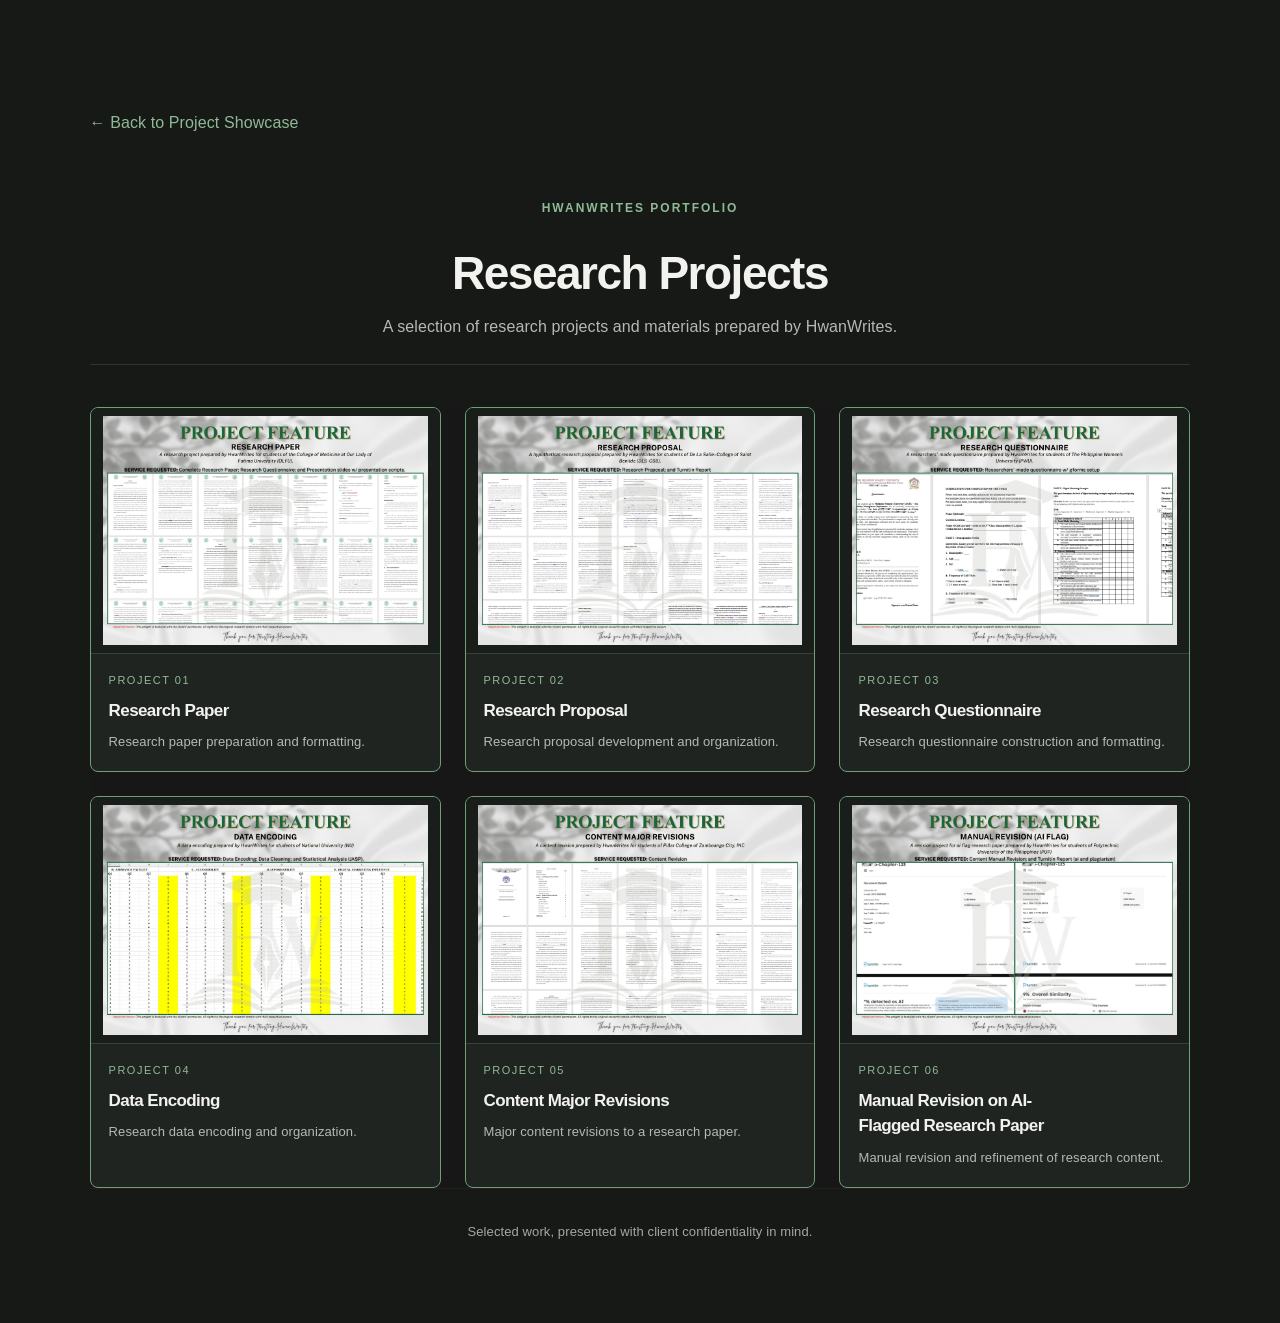
==== commit 6c413414: "Update portfolio gallery and add project images" ====
--- a/portfolio.html
+++ b/portfolio.html
@@ -4,7 +4,7 @@
 <head>
     <meta charset="UTF-8">
     <meta name="viewport" content="width=device-width, initial-scale=1.0">
-    <meta name="description" content="Explore the HwanWrites project categories and selected work previews.">
+    <meta name="description" content="Explore selected HwanWrites projects and portfolio previews.">
     <title>Project Gallery | HwanWrites</title>
     <link rel="stylesheet" href="style.css">
 
@@ -17,7 +17,7 @@
         }
 
         .portfolio-inner {
-            max-width: 1100px;
+            max-width: 1400px;
             margin: 0 auto;
         }
 
@@ -28,9 +28,13 @@
             text-decoration: none;
         }
 
+        .portfolio-back:hover {
+            color: #b5d6ba;
+        }
+
         .portfolio-heading {
             text-align: center;
-            margin-bottom: 38px;
+            margin-bottom: 42px;
         }
 
         .portfolio-heading .section-label {
@@ -51,87 +55,213 @@
             line-height: 1.8;
         }
 
+        /* Default desktop layout: 3 columns for Research and Academic */
         .portfolio-gallery {
             display: grid;
+            grid-template-columns: repeat(3, minmax(0, 1fr));
+            gap: 24px;
+        }
+
+        /* Two-column layout for categories with four cards */
+        .portfolio-gallery.two-column {
             grid-template-columns: repeat(2, minmax(0, 1fr));
-            gap: 22px;
+            max-width: 1000px;
+            margin: 0 auto;
         }
 
         .portfolio-item {
+            min-width: 0;
             overflow: hidden;
-            border: 1px solid #343d35;
-            border-radius: 10px;
+            border: 1px solid #6f9f78;
+            border-radius: 8px;
             background: #202420;
-        }
-
+            transition: border-color 0.25s ease, transform 0.25s ease;
+        }
+
+        .portfolio-item.has-image {
+            cursor: pointer;
+        }
+
+        .portfolio-item:hover {
+            border-color: #a1c7a6;
+            transform: translateY(-3px);
+        }
+
+        .portfolio-item.has-image:focus-visible {
+            outline: 2px solid #a1c7a6;
+            outline-offset: 3px;
+        }
+
+        /* A4 landscape image frame */
         .portfolio-preview {
-            min-height: 230px;
-            aspect-ratio: 16 / 10;
+            width: 100%;
+            aspect-ratio: 297 / 210;
+            box-sizing: border-box;
+            padding: 8px;
             display: flex;
             align-items: center;
             justify-content: center;
-            padding: 24px;
-            background:
-                radial-gradient(ellipse at center,
-                rgba(55, 105, 64, 0.3), transparent 70%),
-                repeating-linear-gradient(
-                    0deg, transparent 0 31px,
-                    rgba(143,186,149,.05) 31px 32px
-                ),
-                repeating-linear-gradient(
-                    90deg, transparent 0 31px,
-                    rgba(143,186,149,.05) 31px 32px
-                ),
-                #191e1a;
+            overflow: hidden;
+            background: #191e1a;
+            border-bottom: 1px solid #344238;
         }
 
         .portfolio-preview img {
             display: block;
             width: 100%;
             height: 100%;
-            max-height: 260px;
             object-fit: contain;
+            object-position: center;
+            -webkit-user-drag: none;
+            user-select: none;
+            -webkit-user-select: none;
         }
 
         .portfolio-preview .preview-label {
             color: #8fba95;
-            font-size: clamp(24px, 4vw, 42px);
+            font-size: clamp(20px, 2.5vw, 34px);
             font-weight: 700;
             text-align: center;
             overflow-wrap: anywhere;
         }
 
         .portfolio-item-info {
-            padding: 20px;
+            padding: 18px;
+        }
+
+        .project-number {
+            display: block;
+            margin-bottom: 8px;
+            color: #8fba95;
+            font-size: 11px;
+            letter-spacing: 1.5px;
         }
 
         .portfolio-item-info h2 {
-            font-size: 18px;
+            font-size: 17px;
+            line-height: 1.5;
             margin: 0 0 8px;
+            overflow-wrap: anywhere;
         }
 
         .portfolio-item-info p {
             color: #b5b9b5;
-            font-size: 14px;
+            font-size: 13px;
             line-height: 1.7;
             margin: 0;
         }
 
         .portfolio-note {
-            margin-top: 30px;
+            margin-top: 32px;
             text-align: center;
             color: #a6a6a6;
             font-size: 13px;
             line-height: 1.7;
         }
 
-        @media (max-width: 650px) {
+        /* In-page image viewer without zoom controls */
+        .lightbox {
+            position: fixed;
+            inset: 0;
+            z-index: 9999;
+            display: none;
+            align-items: center;
+            justify-content: center;
+            padding: 64px 20px 20px;
+            box-sizing: border-box;
+            background: rgba(0, 0, 0, 0.94);
+        }
+
+        .lightbox.is-open {
+            display: flex;
+        }
+
+        .lightbox img {
+            display: block;
+            max-width: 100%;
+            max-height: calc(100vh - 100px);
+            width: auto;
+            height: auto;
+            object-fit: contain;
+            transform: none !important;
+            transition: none !important;
+            animation: none !important;
+            -webkit-user-drag: none;
+            user-select: none;
+            -webkit-user-select: none;
+            pointer-events: none;
+            border: 1px solid #6f9f78;
+            border-radius: 4px;
+        }
+
+        .lightbox-close {
+            position: absolute;
+            top: 15px;
+            right: 22px;
+            width: 44px;
+            height: 44px;
+            border: 1px solid #6f9f78;
+            border-radius: 50%;
+            background: #202420;
+            color: #f4f2ee;
+            font-size: 30px;
+            line-height: 1;
+            cursor: pointer;
+        }
+
+        .lightbox-close:hover {
+            background: #344238;
+        }
+
+        .lightbox-title {
+            position: absolute;
+            top: 25px;
+            left: 20px;
+            right: 80px;
+            color: #f4f2ee;
+            font-size: 14px;
+            text-align: center;
+        }
+
+        /* Tablet */
+        @media (max-width: 900px) {
             .portfolio-page {
-                padding: 80px 5% 55px;
-            }
-
-            .portfolio-gallery {
+                padding: 90px 5% 60px;
+            }
+
+            .portfolio-gallery,
+            .portfolio-gallery.two-column {
+                grid-template-columns: repeat(2, minmax(0, 1fr));
+                gap: 20px;
+            }
+        }
+
+        /* Mobile */
+        @media (max-width: 560px) {
+            .portfolio-page {
+                padding: 75px 5% 50px;
+            }
+
+            .portfolio-gallery,
+            .portfolio-gallery.two-column {
                 grid-template-columns: 1fr;
+                gap: 22px;
+            }
+
+            .portfolio-item-info {
+                padding: 16px;
+            }
+
+            .portfolio-item-info h2 {
+                font-size: 18px;
+            }
+
+            .lightbox {
+                padding: 65px 10px 15px;
+            }
+
+            .lightbox img {
+                max-height: calc(100vh - 95px);
             }
         }
     </style>
@@ -140,7 +270,6 @@
 <body>
     <main class="portfolio-page">
         <div class="portfolio-inner">
-
             <a class="portfolio-back" href="index.html#portfolio">
                 ← Back to Project Showcase
             </a>
@@ -149,7 +278,7 @@
                 <p class="section-label">HWANWRITES PORTFOLIO</p>
                 <h1 id="category-title">Project Gallery</h1>
                 <p id="category-description">
-                    Explore selected work categories and visual previews.
+                    Explore selected HwanWrites projects.
                 </p>
             </header>
 
@@ -160,93 +289,311 @@
             </section>
 
             <p class="portfolio-note">
-                Preview gallery only. Client identities and confidential
-                project files are not displayed.
+                Selected work, presented with client confidentiality in mind.
             </p>
-
         </div>
     </main>
 
-    ```html
-<script>
-    const categories = {
-        research: {
-            title: "Research Projects",
-            description: "Explore featured research-related projects and document previews.",
-            items: [
-                ["Research Paper", "Featured research paper layout and presentation."],
-                ["Research Proposal", "A preview of a structured research proposal."],
-                ["Research Questionnaire", "A sample questionnaire layout and formatting."],
-                ["Research Presentation", "A visual preview of research presentation slides."]
-            ]
-        },
-        academic: {
-            title: "Academic Projects",
-            description: "Explore featured academic outputs and presentation materials.",
-            items: [
-                ["Academic Report", "A preview of an organized academic report."],
-                ["Case Study", "A sample case study layout."],
-                ["Reaction Paper", "A preview of a clearly structured written output."],
-                ["Academic Presentation", "A sample of academic presentation design."]
-            ]
-        },
-        professional: {
-            title: "Professional Documents",
-            description: "Explore featured business and professional document layouts.",
-            items: [
-                ["Business Plan", "A preview of a structured business plan."],
-                ["Business Proposal", "A sample professional proposal layout."],
-                ["Marketing Plan", "A preview of organized marketing content."],
-                ["Professional Report", "A sample professional report presentation."]
-            ]
-        },
-        design: {
-            title: "Graphic Designs",
-            description: "Explore featured graphic design and promotional materials.",
-            items: [
-                ["Promotional Graphics", "A space for approved promotional design previews."],
-                ["Social Media Pubmats", "A space for approved social media designs."],
-                ["Posters and Pubmats", "A space for approved poster and pubmat previews."],
-                ["Branding Materials", "A space for approved branding design previews."]
-            ]
-        }
-    };
-
-    const params = new URLSearchParams(window.location.search);
-    const categoryKey = params.get("category") || "research";
-    const category = categories[categoryKey] || categories.research;
-
-    document.title = category.title + " | HwanWrites";
-    document.getElementById("category-title").textContent = category.title;
-    document.getElementById("category-description").textContent = category.description;
-
-    const gallery = document.getElementById("portfolio-gallery");
-
-    category.items.forEach((item, index) => {
-        const card = document.createElement("article");
-        card.className = "portfolio-item";
-
-        const preview = document.createElement("div");
-        preview.className = "portfolio-preview";
-
-        const label = document.createElement("span");
-        label.className = "preview-label";
-        label.textContent = "HW. / " + String(index + 1).padStart(2, "0");
-        preview.appendChild(label);
-
-        const info = document.createElement("div");
-        info.className = "portfolio-item-info";
-
-        const heading = document.createElement("h2");
-        heading.textContent = item[0];
-
-        const description = document.createElement("p");
-        description.textContent = item[1];
-
-        info.append(heading, description);
-        card.append(preview, info);
-        gallery.appendChild(card);
-    });
-</script>
+    <!-- In-page lightbox -->
+    <div
+        class="lightbox"
+        id="lightbox"
+        role="dialog"
+        aria-modal="true"
+        aria-label="Project image viewer"
+        aria-hidden="true">
+
+        <span class="lightbox-title" id="lightbox-title"></span>
+
+        <button
+            class="lightbox-close"
+            id="lightbox-close"
+            type="button"
+            aria-label="Close image viewer">
+            &times;
+        </button>
+
+        <img id="lightbox-image" src="" alt="" draggable="false">
+    </div>
+
+    <script>
+        const categories = {
+            research: {
+                title: "Research Projects",
+                description: "A selection of research projects and materials prepared by HwanWrites.",
+                items: [
+                    {
+                        title: "Research Paper",
+                        image: "1ResearchPaper.jpg",
+                        description: "Research paper preparation and formatting."
+                    },
+                    {
+                        title: "Research Proposal",
+                        image: "2ResearchProposal.jpg",
+                        description: "Research proposal development and organization."
+                    },
+                    {
+                        title: "Research Questionnaire",
+                        image: "3ResearchQuestionnaire.jpg",
+                        description: "Research questionnaire construction and formatting."
+                    },
+                    {
+                        title: "Data Encoding",
+                        image: "4DataEncoding.jpg",
+                        description: "Research data encoding and organization."
+                    },
+                    {
+                        title: "Content Major Revisions",
+                        image: "5ContentMajorRevisions.jpg",
+                        description: "Major content revisions to a research paper."
+                    },
+                    {
+                        title: "Manual Revision on AI-Flagged Research Paper",
+                        image: "6ManualRevisionOnAiFlagResearchPaper.jpg",
+                        description: "Manual revision and refinement of research content."
+                    }
+                ]
+            },
+
+            academic: {
+                title: "Academic Projects",
+                description: "Selected academic outputs prepared by HwanWrites.",
+                items: [
+                    {
+                        title: "Academic Reporting",
+                        image: "1AcademicReporting.jpg",
+                        description: "Structured academic reporting materials."
+                    },
+                    {
+                        title: "Case Study",
+                        image: "2CaseStudy.jpg",
+                        description: "An organized case study academic output."
+                    },
+                    {
+                        title: "Business Plan",
+                        image: "3BusinessPlan.jpg",
+                        description: "A structured business plan for an academic requirement."
+                    },
+                    {
+                        title: "OJT Journal",
+                        image: "4OJTJournal.jpg",
+                        description: "On-the-job training journal documentation."
+                    },
+                    {
+                        title: "Accomplishment Report",
+                        image: "5AccomplishmentReport.jpg",
+                        description: "Documentation of activities and accomplishments."
+                    },
+                    {
+                        title: "Event Plan",
+                        image: "6EventPlan.jpg",
+                        description: "Event planning materials and documentation."
+                    }
+                ]
+            },
+
+            professional: {
+                title: "Professional Documents",
+                description: "Explore featured professional writing and document services.",
+                items: [
+                    {
+                        title: "Formal Letters",
+                        image: "1FormalLetters.jpg",
+                        description: "Formal letters prepared for professional communication."
+                    },
+                    {
+                        title: "Resume and CV",
+                        image: "2ResumeandCv.jpg",
+                        description: "Resume and curriculum vitae preparation and formatting."
+                    },
+                    {
+                        title: "Contract of Agreement (Drafting)",
+                        image: "3ContractOfAgreement(drafting).jpg",
+                        description: "Drafting and organizing agreement documents."
+                    },
+                    {
+                        title: "Certificate Content",
+                        image: "4CertificateContent.jpg",
+                        description: "Certificate wording and content preparation."
+                    }
+                ]
+            },
+
+            design: {
+                title: "Graphic Designs",
+                description: "Explore selected graphic design and promotional materials.",
+                items: [
+                    {
+                        title: "Pubmat",
+                        image: "1Pubmat.jpg",
+                        description: "Publication materials designed for promotional use."
+                    },
+                    {
+                        title: "Campaign Poster",
+                        image: "2CampaignPoster.jpg",
+                        description: "Campaign poster design and layout."
+                    },
+                    {
+                        title: "Infographics",
+                        image: "3Infographics.jpg",
+                        description: "Visual presentation of information and data."
+                    },
+                    {
+                        title: "Logo",
+                        image: "4Logo.jpg",
+                        description: "Logo design and visual identity concepts."
+                    }
+                ]
+            }
+        };
+
+        const params = new URLSearchParams(window.location.search);
+        const categoryKey = params.get("category") || "research";
+        const category = categories[categoryKey] || categories.research;
+
+        document.title = category.title + " | HwanWrites";
+
+        document.getElementById("category-title").textContent =
+            category.title;
+
+        document.getElementById("category-description").textContent =
+            category.description;
+
+        const gallery = document.getElementById("portfolio-gallery");
+        const lightbox = document.getElementById("lightbox");
+        const lightboxImage = document.getElementById("lightbox-image");
+        const lightboxTitle = document.getElementById("lightbox-title");
+        const lightboxClose = document.getElementById("lightbox-close");
+
+        /*
+         * Only Professional Documents and Graphic Designs use two columns
+         * on desktop. Research and Academic Projects keep three columns.
+         */
+        if (categoryKey === "professional" || categoryKey === "design") {
+            gallery.classList.add("two-column");
+        }
+
+        let previousFocus = null;
+
+        function openLightbox(imagePath, title) {
+            previousFocus = document.activeElement;
+
+            lightboxImage.src = imagePath;
+            lightboxImage.alt = title;
+            lightboxTitle.textContent = title;
+
+            lightbox.classList.add("is-open");
+            lightbox.setAttribute("aria-hidden", "false");
+            document.body.style.overflow = "hidden";
+            lightboxClose.focus();
+        }
+
+        function closeLightbox() {
+            lightbox.classList.remove("is-open");
+            lightbox.setAttribute("aria-hidden", "true");
+            lightboxImage.removeAttribute("src");
+            lightboxImage.alt = "";
+            document.body.style.overflow = "";
+
+            if (previousFocus) {
+                previousFocus.focus();
+            }
+        }
+
+        lightboxClose.addEventListener("click", closeLightbox);
+
+        lightbox.addEventListener("click", function (event) {
+            if (event.target === lightbox) {
+                closeLightbox();
+            }
+        });
+
+        document.addEventListener("keydown", function (event) {
+            if (
+                event.key === "Escape" &&
+                lightbox.classList.contains("is-open")
+            ) {
+                closeLightbox();
+            }
+        });
+
+        category.items.forEach((item, index) => {
+            const card = document.createElement("article");
+            card.className = "portfolio-item";
+
+            const preview = document.createElement("div");
+            preview.className = "portfolio-preview";
+
+            if (item.image) {
+                const imagePath = "images/" + item.image;
+                const image = document.createElement("img");
+
+                image.src = imagePath;
+                image.alt = item.title + " project preview";
+                image.loading = "lazy";
+                image.draggable = false;
+
+                image.onerror = function () {
+                    card.classList.remove("has-image");
+                    card.removeAttribute("tabindex");
+                    card.removeAttribute("role");
+                    card.style.cursor = "default";
+
+                    const label = document.createElement("span");
+                    label.className = "preview-label";
+                    label.textContent = "Image not found";
+
+                    preview.replaceChildren(label);
+                };
+
+                preview.appendChild(image);
+
+                card.classList.add("has-image");
+                card.setAttribute("tabindex", "0");
+                card.setAttribute("role", "button");
+                card.setAttribute("aria-label", "View image: " + item.title);
+
+                card.addEventListener("click", function () {
+                    if (!card.classList.contains("has-image")) return;
+                    openLightbox(imagePath, item.title);
+                });
+
+                card.addEventListener("keydown", function (event) {
+                    if (event.key === "Enter" || event.key === " ") {
+                        event.preventDefault();
+
+                        if (card.classList.contains("has-image")) {
+                            openLightbox(imagePath, item.title);
+                        }
+                    }
+                });
+            } else {
+                const label = document.createElement("span");
+                label.className = "preview-label";
+                label.textContent =
+                    "HW. / " + String(index + 1).padStart(2, "0");
+
+                preview.appendChild(label);
+            }
+
+            const info = document.createElement("div");
+            info.className = "portfolio-item-info";
+
+            const number = document.createElement("span");
+            number.className = "project-number";
+            number.textContent =
+                "PROJECT " + String(index + 1).padStart(2, "0");
+
+            const heading = document.createElement("h2");
+            heading.textContent = item.title;
+
+            const description = document.createElement("p");
+            description.textContent = item.description;
+
+            info.append(number, heading, description);
+            card.append(preview, info);
+            gallery.appendChild(card);
+        });
+    </script>
 </body>
 </html>
--- a/style.css
+++ b/style.css
@@ -26,6 +26,8 @@
     color: var(--primary-color);
     background-color: var(--white);
     line-height: 1.6;
+    width: 100%;
+    min-width: 0;
 }
 
 h1,
@@ -115,7 +117,7 @@
 ========================= */
 
 .hero {
-    min-height: 85vh;
+    min-height: calc(100vh - 92px);
     display: flex;
     justify-content: center;
     align-items: center;
@@ -124,48 +126,52 @@
 }
 
 .hero-content {
+    width: 100%;
+    max-width: 850px;
+    display: flex;
+    flex-direction: column;
+    align-items: center;
+    position: relative;
+    margin: 0 auto;
+}
+
+.small-heading {
+    font-size: 16px;
+    letter-spacing: 1.5px;
+    line-height: 1.8;
+    margin: 0;
+    max-width: 100%;
+    text-align: center;
+}
+
+.hero-content h1 {
+    font-size: 76px !important;
+    line-height: 1.08;
+    margin: 26px 0;
     max-width: 800px;
-}
-
-.small-heading {
-    font-size: 12px;
-    font-weight: 600;
-    letter-spacing: 3px;
-    margin-bottom: 24px;
-    color: var(--secondary-color);
-}
-
-.hero h1 {
-    font-size: 76px;
-    font-weight: 700;
-    letter-spacing: -2px;
-    line-height: 1.05;
-    margin-bottom: 25px;
+    text-align: center;
 }
 
 .hero-description {
-    max-width: 600px;
-    margin: 0 auto 35px;
-    font-size: 18px;
-    line-height: 1.7;
-    color: var(--secondary-color);
-}
-
-.button {
-    display: inline-block;
-    padding: 15px 32px;
-    background-color: var(--primary-color);
-    color: var(--white);
-    text-decoration: none;
-    font-size: 15px;
-    font-weight: 600;
-    transition: all 0.3s ease;
-}
-
-.button:hover {
-    background-color: var(--secondary-color);
-    transform: translateY(-3px);
-    box-shadow: 0 8px 20px rgba(0, 0, 0, 0.12);
+    font-size: 20px;
+    line-height: 1.9;
+    max-width: 650px;
+    margin: 0 auto;
+    text-align: center;
+}
+
+.hero-buttons {
+    display: flex;
+    flex-wrap: wrap;
+    justify-content: center;
+    align-items: center;
+    gap: 18px;
+    margin-top: 34px;
+}
+
+.hero-buttons .button {
+    font-size: 16px;
+    padding: 16px 34px;
 }
 
 /* =========================
@@ -406,92 +412,16 @@
     font-size: 13px;
 }
 
+
 /* =========================
    RESPONSIVE DESIGN
 ========================= */
 
- @media (max-width: 768px) {
-
-    .hero {
-        min-height: auto;
-        padding: 100px 6%;
-    }
-
-    .hero h1 {
-        font-size: 52px;
-        letter-spacing: -1px;
-    }
-
-    .hero-description {
-        font-size: 16px;
-    }
-
-    .hero-buttons {
-        flex-direction: column;
-        align-items: center;
-    }
-
-    .hero .button {
-        width: 220px;
-        text-align: center;
-    }
-
-    .services-container {
-        flex-direction: column;
-    }
-
-    .feature-container {
-        grid-template-columns: 1fr;
-    }
-
-    .why-hwanwrites {
-        padding: 90px 6%;
-    }
-
-    .feature-card {
-        text-align: left;
-    }
-
-    .contact h2 {
-        font-size: 38px;
-    }
-
-    .profile-hero-content {
-        flex-direction: column;
-        gap: 50px;
-        text-align: center;
-    }
-
-    .profile-intro h1 {
-        font-size: 48px;
-    }
-
-    .profile-photo img {
-        margin: 0 auto;
-    }
-
-    .certificate-container {
-        grid-template-columns: 1fr;
-    }
-
-    .portfolio-container {
-        grid-template-columns: 1fr;
-    }
-
-}
-
-.about-heading h2 {
-    font-size: 36px;
-}
-
-.contact h2 {
-    font-size: 38px;
-}
+@media (max-width: 768px) {
 
     body {
         overflow-x: hidden;
     }
-  
 
     header {
         padding: 20px 6%;
@@ -503,156 +433,172 @@
         border: none;
         font-size: 28px;
         cursor: pointer;
-}
+    }
 
     .nav-links {
-    display: none;
-}
-
-  .nav-links.active {
-    display: flex;
-    flex-direction: column;
-    gap: 20px;
-    position: absolute;
-    top: 70px;
-    right: 6%;
-    background-color: #ffffff;
-    padding: 20px;
-    width: 200px;
-    box-shadow: 0 10px 30px rgba(0, 0, 0, 0.08);
-}
+        display: none;
+    }
+
+    .nav-links.active {
+        display: flex;
+        flex-direction: column;
+        gap: 20px;
+        position: absolute;
+        top: 70px;
+        right: 6%;
+        background-color: #ffffff;
+        padding: 20px;
+        width: 200px;
+        box-shadow: 0 10px 30px rgba(0, 0, 0, 0.08);
+    }
+
+    .nav-links li {
+        width: 100%;
+    }
 
     .nav-links a {
+        display: block;
+        padding: 8px 0;
         font-size: 13px;
-    }    .hero {
+    }
+
+    /* Hero */
+    .hero {
         min-height: 70vh;
         padding: 60px 6%;
     }
 
-   .hero h1 {
-    font-size: 44px;
-   }
-
-   .small-heading {
-    font-size: 11px;
-    letter-spacing: 1.5px;
-}
-
-    .hero-description {
-    font-size: 16px;
-    line-height: 1.6;
-}
+    .hero h1 {
+        font-size: 44px;
+        letter-spacing: -1px;
+    }
+
+    .small-heading {
+        font-size: 11px;
+        letter-spacing: 1.5px;
+    }
+
     .hero-description {
         font-size: 16px;
-    }    .service-container {
+        line-height: 1.6;
+    }
+
+    .hero-buttons {
+        flex-direction: column;
+        align-items: center;
+    }
+
+    .hero .button {
+        width: 220px;
+        text-align: center;
+    }
+
+    /* Services */
+    .services-container,
+    .service-container {
         flex-direction: column;
     }
 
     .service-card {
         width: 100%;
-    }    .portfolio-container {
+    }
+
+    /* Features */
+    .feature-container {
+        grid-template-columns: 1fr;
+    }
+
+    .why-hwanwrites {
+        padding: 90px 6%;
+    }
+
+    .feature-card {
+        text-align: left;
+    }
+
+    /* About */
+    .about-content {
+        flex-direction: column;
+        gap: 40px;
+    }
+
+    .about-heading h2 {
+        font-size: 40px;
+    }
+
+    /* Contact */
+    .contact {
+        padding: 90px 6%;
+    }
+
+    .contact h2 {
+        font-size: 40px;
+    }
+
+    /* Profile */
+    .profile-hero-content {
+        flex-direction: column;
+        gap: 50px;
+        text-align: center;
+    }
+
+    .profile-intro h1 {
+        font-size: 48px;
+    }
+
+    .profile-photo img {
+        margin: 0 auto;
+    }
+
+    /* Portfolio */
+    .portfolio-container {
         flex-direction: column;
     }
 
     .portfolio-card {
         width: 100%;
-    }    .about-content {
-        flex-direction: column;
-        gap: 40px;
-    }
-
-    .about-heading h2 {
-        font-size: 40px;
-    }    .contact {
-        padding: 90px 6%;
-    }
-
-    .contact h2 {
-        font-size: 40px;
-    }
-
-    .nav-links li {
-    width: 100%;
-    }
-
-    .nav-links a {
-    display: block;
-    padding: 8px 0;
     }
 
     .portfolio-image {
-    width: 100%;
-    height: 260px;
-    object-fit: cover;
-    display: block;
-    margin-bottom: 20px;
-    border: 1px solid var(--border-color);
-    transition: transform 0.3s ease;
-    cursor: pointer;
-}
-
-.back-to-top {
-    width: 40px;
-    height: 40px;
-    right: 18px;
-    bottom: 18px;
-    font-size: 18px;
-}
-
-.image-viewer {
-    padding: 20px;
-}
-
-.image-viewer img {
-    max-width: 95%;
-    max-height: 80vh;
-}
-
-.close-viewer {
-    top: 18px;
-    right: 20px;
-    font-size: 34px;
-}
-
-/* =========================
-   WHY HWANWRITES SECTION
-========================= */
-
-.why-hwanwrites {
-    padding: 120px 8%;
-    background-color: var(--white);
-    text-align: center;
-}
-
-.feature-container {
-    max-width: 1100px;
-    margin: 0 auto;
-    display: grid;
-    grid-template-columns: repeat(3, 1fr);
-    gap: 20px;
-}
-
-.feature-card {
-    padding: 35px 25px;
-    border: 1px solid var(--border-color);
-    text-align: left;
-    transition: 0.3s ease;
-}
-
-.feature-card:hover {
-    transform: translateY(-6px);
-    box-shadow: 0 10px 25px rgba(0, 0, 0, 0.06);
-}
-
-.feature-card h3 {
-    font-size: 19px;
-    margin-bottom: 12px;
-}
-
-.feature-card p {
-    font-size: 14px;
-    line-height: 1.7;
-    color: var(--secondary-color);
+        width: 100%;
+        height: 260px;
+        object-fit: cover;
+        display: block;
+        margin-bottom: 20px;
+        border: 1px solid var(--border-color);
+        transition: transform 0.3s ease;
+        cursor: pointer;
+    }
+
+    /* Certificates */
+    .certificate-container {
+        grid-template-columns: 1fr;
+    }
+
+    /* Back to top */
+    .back-to-top {
+        width: 40px;
+        height: 40px;
+        right: 18px;
+        bottom: 18px;
+        font-size: 18px;
+    }
+
+    /* Image viewer */
+    .image-viewer {
+        padding: 20px;
+    }
+
+    .image-viewer img {
+        max-width: 95%;
+        max-height: 80vh;
+    }
+
+    .close-viewer {
+        top: 18px;
+        right: 20px;
+        font-size: 34px;
+    }
 }
 
 /* =========================
@@ -725,52 +671,6 @@
     background-color: var(--secondary-color);
     transform: translateY(-4px);
 }
-/* HOW IT WORKS */
-.how-it-works {
-    padding: 120px 8%;
-    background-color: var(--light-background);
-    text-align: center;
-}
-
-.process-container {
-    max-width: 1100px;
-    margin: 0 auto;
-    display: grid;
-    grid-template-columns: repeat(4, 1fr);
-    gap: 20px;
-}
-
-.process-card {
-    padding: 35px 25px;
-    background-color: var(--white);
-    border: 1px solid var(--border-color);
-    text-align: left;
-    transition: transform 0.3s ease, box-shadow 0.3s ease;
-}
-
-.process-card:hover {
-    transform: translateY(-6px);
-    box-shadow: 0 10px 25px rgba(0, 0, 0, 0.06);
-}
-
-.process-card span {
-    display: block;
-    font-size: 13px;
-    letter-spacing: 2px;
-    color: var(--secondary-color);
-    margin-bottom: 20px;
-}
-
-.process-card h3 {
-    font-size: 19px;
-    margin-bottom: 12px;
-}
-
-.process-card p {
-    font-size: 14px;
-    line-height: 1.7;
-    color: var(--secondary-color);
-}
 
 /* ========================================
    PROFILE PAGE
@@ -907,55 +807,6 @@
     margin-bottom: 22px;
 }
 
-
-/* MILESTONES */
-.profile-milestones {
-    padding: 120px 8%;
-    background-color: var(--light-background);
-    text-align: center;
-}
-
-.milestone-container {
-    max-width: 1100px;
-    margin: 0 auto;
-    display: grid;
-    grid-template-columns: repeat(2, 1fr);
-    gap: 20px;
-}
-
-.milestone-card {
-    padding: 40px 35px;
-    background-color: var(--white);
-    border: 1px solid var(--border-color);
-    text-align: left;
-    transition: transform 0.3s ease, box-shadow 0.3s ease;
-}
-
-.milestone-card:hover {
-    transform: translateY(-6px);
-    box-shadow: 0 10px 25px rgba(0, 0, 0, 0.06);
-}
-
-.milestone-card span {
-    display: block;
-    font-size: 13px;
-    letter-spacing: 2px;
-    color: var(--secondary-color);
-    margin-bottom: 20px;
-}
-
-.milestone-card h3 {
-    font-size: 21px;
-    margin-bottom: 12px;
-}
-
-.milestone-card p {
-    font-size: 15px;
-    line-height: 1.8;
-    color: var(--secondary-color);
-}
-
-
 /* TOOLS */
 .profile-tools {
     padding: 120px 8%;
@@ -1043,7 +894,6 @@
     color: var(--secondary-color);
 }
 
-
 /* PHOTO GALLERY */
 .profile-gallery {
     padding: 120px 8%;
@@ -1052,26 +902,51 @@
 }
 
 .profile-gallery-container {
-    max-width: 1100px;
+    max-width: 1200px;
     margin: 0 auto;
     display: grid;
-    grid-template-columns: repeat(4, 1fr);
+    grid-template-columns: repeat(5, minmax(0, 1fr));
     gap: 20px;
 }
 
 .profile-gallery-card {
     overflow: hidden;
-}
-
-.gallery-placeholder {
+    border-radius: 4px;
+    aspect-ratio: 4 / 5;
+}
+
+.profile-gallery-card img {
+    display: block;
     width: 100%;
-    aspect-ratio: 1 / 1;
-    background-color: #eeeeee;
-    display: flex;
-    justify-content: center;
-    align-items: center;
-    color: var(--secondary-color);
-    font-size: 14px;
+    height: 100%;
+    object-fit: cover;
+    object-position: center 30%;
+    transition: transform 0.4s ease;
+    transform: scale(1.2);
+}
+
+.profile-gallery-card:hover img {
+    transform: scale(1.05);
+}
+
+/* TABLET */
+@media (max-width: 1024px) {
+    .profile-gallery-container {
+        grid-template-columns: repeat(3, minmax(0, 1fr));
+        gap: 18px;
+    }
+}
+
+/* MOBILE */
+@media (max-width: 600px) {
+    .profile-gallery {
+        padding: 80px 6%;
+    }
+
+    .profile-gallery-container {
+        grid-template-columns: repeat(2, minmax(0, 1fr));
+        gap: 14px;
+    }
 }
 
 
@@ -1292,34 +1167,55 @@
 .logo {
     color: var(--white);
 }
+
 /* SUBTLE BACKGROUND GRID */
 
 .hero,
 .profile-hero,
-.profile-contact {
+.profile-contact,
+.contact {
     position: relative;
-    overflow: hidden;
+    isolation: isolate;
 }
 
 .hero::before,
 .profile-hero::before,
-.profile-contact::before {
+.profile-contact::before,
+.contact::before {
     content: "";
     position: absolute;
     inset: 0;
     background-image:
-        linear-gradient(rgba(21, 122, 40, 0.18) 1px, transparent 1px),
-        linear-gradient(90deg, rgba(21, 122, 40, 0.04) 1px, transparent 1px);
+        linear-gradient(
+            rgba(21, 122, 40, 0.18) 1px,
+            transparent 1px
+        ),
+        linear-gradient(
+            90deg,
+            rgba(21, 122, 40, 0.04) 1px,
+            transparent 1px
+        );
     background-size: 45px 45px;
+    background-repeat: repeat;
     pointer-events: none;
+    z-index: -1;
 }
 
 .hero > *,
 .profile-hero > *,
-.profile-contact > * {
+.profile-contact > *,
+.contact > * {
     position: relative;
     z-index: 1;
 }
+
+/* LARGER GRID FOR CONTACT SECTIONS ONLY */
+
+.contact::before,
+.profile-contact::before {
+    background-size: 64px 64px;
+}
+
 /* PREMIUM HEADER */
 
 header {
@@ -1356,6 +1252,7 @@
 .nav-links a:hover::after {
     width: 100%;
 }
+
 /* PREMIUM BUTTONS */
 
 .hero-button,
@@ -1711,99 +1608,7 @@
     padding: 35px 30px;
     min-height: 280px;
 }
-/* HOW IT WORKS */
-
-.how-it-works {
-    padding: 110px 8%;
-    background-color: var(--light-background);
-}
-
-.how-it-works .section-heading {
-    margin-bottom: 55px;
-}
-
-.process-container {
-    max-width: 1100px;
-    margin: 0 auto;
-    display: grid;
-    grid-template-columns: repeat(4, 1fr);
-    gap: 16px;
-}
-
-.process-card {
-    padding: 32px 28px;
-    min-height: 250px;
-}
-
-.process-card span {
-    display: block;
-    margin-bottom: 22px;
-    color: var(--accent-color);
-    font-size: 13px;
-    font-weight: 600;
-    letter-spacing: 2px;
-}
-
-.process-card h3 {
-    margin-bottom: 14px;
-}
-
-.process-card p {
-    line-height: 1.8;
-}
-/* WHY HWANWRITES */
-
-.why-hwanwrites {
-    padding: 110px 8%;
-}
-
-.why-hwanwrites .section-heading {
-    margin-bottom: 55px;
-}
-
-.feature-container {
-    max-width: 1100px;
-    margin: 0 auto;
-    display: grid;
-    grid-template-columns: repeat(6, 1fr);
-    gap: 20px;
-}
-
-.feature-card {
-    padding: 32px 28px;
-    min-height: 220px;
-}
-
-.feature-card:nth-child(1),
-.feature-card:nth-child(2),
-.feature-card:nth-child(3) {
-    grid-column: span 2;
-}
-
-.feature-card:nth-child(4) {
-    grid-column: 2 / span 2;
-}
-
-.feature-card:nth-child(5) {
-    grid-column: 4 / span 2;
-}
-
-.feature-card span {
-    display: block;
-    margin-bottom: 20px;
-    color: var(--accent-color);
-    font-size: 13px;
-    font-weight: 600;
-    letter-spacing: 2px;
-}
-
-.feature-card h3 {
-    margin-bottom: 14px;
-}
-
-.feature-card p {
-    line-height: 1.8;
-}
+
 /* ABOUT SECTION */
 
 .about {
@@ -1877,6 +1682,7 @@
     line-height: 1.7;
     color: var(--secondary-color);
 }
+
 /* CONTACT SECTION */
 
 .contact {
@@ -1926,6 +1732,7 @@
     border-color: var(--accent-color);
     transform: translateY(-2px);
 }
+
 /* FOOTER */
 
 footer {
@@ -3128,60 +2935,6 @@
     transform: translateX(-3px);
 }
 
-/* HOW IT WORKS - PREMIUM POLISH */
-
-.how-it-works .section-heading {
-    margin-bottom: 45px;
-}
-
-.process-container {
-    max-width: 1100px;
-    margin: 0 auto;
-    display: grid;
-    grid-template-columns: repeat(4, 1fr);
-    gap: 20px;
-}
-
-.process-card {
-    position: relative;
-    min-height: 245px;
-    padding: 30px 26px;
-    background-color: #191919;
-    border: 1px solid var(--border-color);
-    color: var(--white);
-    transition: all 0.3s ease;
-}
-
-.process-card:hover {
-    transform: translateY(-5px);
-    border-color: rgba(21, 122, 40, 0.55);
-    box-shadow: 0 12px 30px rgba(0, 0, 0, 0.25);
-}
-
-.process-number {
-    display: block;
-    margin-bottom: 24px;
-    color: var(--accent-color);
-    font-size: 12px;
-    font-weight: 600;
-    letter-spacing: 2px;
-}
-
-.process-card h3 {
-    margin-bottom: 14px;
-    color: var(--white);
-    font-size: 20px;
-    line-height: 1.3;
-}
-
-.process-card p {
-    margin: 0;
-    color: var(--secondary-color);
-    font-size: 13px;
-    line-height: 1.7;
-}
-
-```css
 /* ========================================
    HWANWRITES - DARK EMERALD TECH BACKGROUND
 ======================================== */
@@ -3238,7 +2991,6 @@
         transform 0.3s ease;
 }
 
-```css
 /* ========================================
    HWANWRITES - GLOBAL EMERALD TECH THEME
 ======================================== */
@@ -4143,9 +3895,11 @@
    HWANWRITES — HERO SECTION ENHANCEMENT
 ========================================== */
 
-/* Refined technical grid */
+/* Refined technical grid and background */
 #home,
 .hero {
+    position: relative;
+    background-color: #171717;
     background-image:
         linear-gradient(
             rgba(111, 159, 120, 0.055) 1px,
@@ -4165,6 +3919,8 @@
         44px 44px,
         44px 44px,
         100% 100%;
+    background-repeat: repeat, repeat, no-repeat;
+    background-position: top left, top left, center;
 }
 
 /* Improve hero headline presence */
@@ -4206,8 +3962,6 @@
         text-shadow: none;
     }
 }
-
-
 
 /* ==========================================
    HWANWRITES — REFINED TECH GRID
@@ -4604,6 +4358,7 @@
     height: 100%;
     display: block;
     object-fit: cover;
+    transform: scale(1.1);
     transition: transform 0.35s ease;
 }
 
@@ -4711,7 +4466,6 @@
     }
 }
 
-```css
 /* CENTER PROJECT SHOWCASE HEADING */
 #portfolio.project-showcase .section-heading {
     text-align: center;
@@ -4944,4 +4698,1285 @@
         pointer-events: auto;
         transform: translateY(0);
     }
+}
+
+/* INDIVIDUAL PHOTO ADJUSTMENTS */
+
+.profile-gallery-card:nth-child(1) img {
+    object-position: 50% 50%;
+    transform: scale(1.5);
+}
+
+.profile-gallery-card:nth-child(2) img {
+    object-position: 50% 20%;
+    transform: scale(1.0);
+}
+
+.profile-gallery-card:nth-child(3) img {
+    object-position: 15% 10%;
+    transform: scale(1.0);
+}
+
+.profile-gallery-card:nth-child(4) img {
+    object-position: 50% 50%;
+    transform: scale(1.0);
+}
+
+.profile-gallery-card:nth-child(5) img {
+    object-position: 50% 50%;
+    transform: scale(1.0);
+}
+
+.profile-gallery-card:nth-child(6) img {
+    object-position: 50% 50%;
+    transform: scale(1.0);
+}
+
+.profile-gallery-card:nth-child(7) img {
+    object-position: 90% 50%;
+    transform: scale(2.3);
+}
+
+.profile-gallery-card:nth-child(8) img {
+    object-position: 50% 100%;
+    transform: scale(1.40);
+}
+
+.profile-gallery-card:nth-child(9) img {
+    object-position: 50% 50%;
+    transform: scale(1.2);
+}
+
+.profile-gallery-card:nth-child(10) img {
+    object-position: 50% 0%;
+    transform: scale(1.2);
+}
+
+/* SOFT FADE GALLERY ANIMATION */
+
+.profile-gallery-card img {
+    opacity: 1;
+    transition: opacity 0.35s ease-in-out;
+}
+
+@media (hover: hover) {
+    .profile-gallery-card:hover img {
+        opacity: 0.75;
+    }
+}
+
+/* STORY FLIP CARDS */
+
+.profile-gallery-card {
+    aspect-ratio: 4 / 5;
+    min-width: 0;
+    perspective: 1000px;
+    border: 1px solid #6f9f78;
+    border-radius: 7px;
+    overflow: visible;
+    background: transparent;
+    box-sizing: border-box;
+}
+
+.flip-card-inner {
+    position: relative;
+    width: 100%;
+    height: 100%;
+    min-height: 280px;
+    transform-style: preserve-3d;
+    transition: transform 0.7s cubic-bezier(0.2, 0.7, 0.2, 1);
+}
+
+.profile-gallery-card.is-flipped .flip-card-inner {
+    transform: rotateY(180deg);
+}
+
+.flip-card-front,
+.flip-card-back {
+    position: absolute;
+    inset: 0;
+    width: 100%;
+    height: 100%;
+    box-sizing: border-box;
+    overflow: hidden;
+    border-radius: 6px;
+    -webkit-backface-visibility: hidden;
+    backface-visibility: hidden;
+}
+
+.flip-card-front {
+    background: #eeeeee;
+}
+
+.flip-card-front img {
+    display: block;
+    width: 100%;
+    height: 100%;
+    object-fit: cover;
+}
+
+/* FRONT PHOTO HINT */
+
+.flip-hint {
+    position: absolute;
+    left: 10px;
+    right: 10px;
+    bottom: 10px;
+    padding: 7px 9px;
+    border-radius: 3px;
+    background: rgba(20, 29, 23, 0.72);
+    color: #ffffff;
+    font-size: 10px;
+    letter-spacing: 0.04em;
+    text-align: center;
+    opacity: 1;
+    transition: opacity 0.3s ease;
+}
+
+@media (hover: hover) {
+    .profile-gallery-card:hover .flip-hint {
+        opacity: 1;
+    }
+}
+
+/* BACK OF CARD */
+
+.flip-card-back {
+    display: flex;
+    flex-direction: column;
+    align-items: flex-start;
+    justify-content: center;
+    padding: 14px;
+    background: #eaf0e9;
+    color: #26372b;
+    border: 1px solid #d5e1d4;
+    transform: rotateY(180deg);
+    text-align: left;
+}
+
+.flip-card-back .story-number {
+    margin-bottom: 7px;
+    color: #6f9f78;
+    font-size: 9px;
+    font-weight: 700;
+    letter-spacing: 0.14em;
+}
+
+.flip-card-back h3 {
+    margin: 0 0 8px;
+    color: #26372b;
+    font-size: 14px;
+    line-height: 1.3;
+}
+
+.flip-card-back p {
+    margin: 0;
+    color: #435247;
+    font-size: 10px;
+    line-height: 1.5;
+    overflow-wrap: anywhere;
+}
+
+.flip-card-back .back-hint {
+    margin-top: 8px;
+    color: #6f9f78;
+    font-size: 9px;
+    letter-spacing: 0.04em;
+}
+
+/* ACCESSIBILITY */
+
+@media (prefers-reduced-motion: reduce) {
+    .flip-card-inner,
+    .flip-hint {
+        transition: none;
+    }
+}
+
+/* MOBILE RESPONSIVENESS */
+
+@media (max-width: 480px) {
+    .flip-card-back {
+        padding: 12px;
+    }
+
+    .flip-card-back h3 {
+        font-size: 13px;
+    }
+
+    .flip-card-back p {
+        font-size: 9px;
+        line-height: 1.45;
+    }
+}
+
+/* SHOW DISCOVER HINT ONLY ON MOUSE HOVER */
+.flip-hint {
+    opacity: 0;
+    transition: opacity 0.25s ease;
+    pointer-events: none;
+}
+
+@media (hover: hover) and (pointer: fine) {
+    .profile-gallery-card:hover .flip-hint {
+        opacity: 1;
+    }
+}
+
+@media (prefers-reduced-motion: reduce) {
+    .flip-hint {
+        transition: none;
+    }
+}
+
+/* GALLERY HEADING */
+
+.profile-gallery .gallery-heading {
+    display: block;
+    width: 100%;
+    max-width: 850px;
+    margin: 0 auto 55px;
+    padding: 0 20px;
+    box-sizing: border-box;
+    text-align: center;
+}
+
+.profile-gallery .section-label,
+.profile-gallery .gallery-eyebrow {
+    display: block;
+    margin: 0 0 16px;
+    color: #6f9f78;
+    font-size: 11px;
+    font-weight: 700;
+    letter-spacing: 0.24em;
+    line-height: 1.0;
+    text-transform: uppercase;
+    text-align: center;
+}
+
+.profile-gallery .gallery-heading h2,
+.profile-gallery .gallery-title {
+    display: block;
+    width: 100%;
+    margin: 0 auto 18px;
+    color: #ffffff;
+    font-size: 3.0em;
+    text-align: center;
+}
+
+.profile-gallery .gallery-intro,
+.profile-gallery .gallery-description {
+    display: block;
+    max-width: 550px;
+    margin: 0 auto;
+    color: #69756b;
+    font-size: 14px;
+    text-align: center;
+    line-height: 1.0;
+}
+
+@media (max-width: 600px) {
+    .profile-gallery .gallery-heading {
+        margin-bottom: 35px;
+    }
+
+    .profile-gallery .gallery-heading h2,
+    .profile-gallery .gallery-title {
+        font-size: 1.2em;
+        text-align: center;
+    }
+
+    .profile-gallery .gallery-intro,
+    .profile-gallery .gallery-description {
+        font-size: 13px;
+        text-align: center;
+    }
+}
+
+/* What's in My Computer - Tools Showcase */
+.tools-showcase {
+    padding: 80px 0 0;
+    background: #181D1A;
+    color: #f5f5f0;
+    border-top: 1px solid #303a31;
+    text-align: center;
+}
+
+/* Section Heading */
+.tools-showcase .section-heading {
+    max-width: 760px;
+    margin: 0 auto 42px;
+    padding: 0 6%;
+    box-sizing: border-box;
+}
+
+.tools-showcase .section-label {
+    color: #6f9f78;
+    font-size: 12px;
+    font-weight: 700;
+    letter-spacing: 3px;
+    margin-bottom: 16px;
+}
+
+.tools-showcase .section-heading h2 {
+    margin: 0 0 12px;
+    font-size: clamp(28px, 3vw, 38px);
+    color: #f5f5f0;
+}
+
+.tools-showcase .section-heading > p:not(.section-label) {
+    max-width: 650px;
+    margin: 0 auto;
+    color: #b8c0b8;
+    font-size: 16px;
+    line-height: 1.8;
+}
+
+/* Full-Width Tools Video */
+.tools-showcase-image {
+    width: 100%;
+    max-width: none;
+    margin: 0;
+    padding: 0;
+    overflow: hidden;
+}
+
+.tools-showcase-image video {
+    display: block;
+    width: 100%;
+    max-width: none;
+    height: auto;
+    margin: 0;
+    padding: 0;
+    border: 0;
+    border-radius: 0;
+}
+
+/* Mobile Layout */
+@media (max-width: 768px) {
+    .tools-showcase {
+        padding-top: 60px;
+    }
+
+    .tools-showcase .section-heading {
+        margin-bottom: 30px;
+        padding: 0 5%;
+    }
+
+    .tools-showcase .section-heading > p:not(.section-label) {
+        font-size: 14px;
+    }
+}
+
+/* =========================================
+   TRUSTED TRANSACTIONS & CLIENT TESTIMONIALS
+========================================= */
+
+.trust-section {
+    padding: 110px 8%;
+    background-color: #181D1A;
+}
+
+/* CENTERED SECTION HEADING */
+#trust .trust-section-heading {
+    display: block;
+    width: 100%;
+    max-width: 760px;
+    margin: 0 auto 50px;
+    padding: 0 16px;
+    box-sizing: border-box;
+    text-align: center;
+}
+
+#trust .trust-section-heading .section-label {
+    color: #6f9f78;
+    font-size: 12px;
+    font-weight: 700;
+    letter-spacing: 3px;
+    margin: 0 auto 12px;
+    text-align: center;
+}
+
+#trust .trust-section-heading h2 {
+    width: 100%;
+    color: #f3f5f3;
+    font-size: clamp(1.7rem, 4vw, 2.5rem);
+    line-height: 1.25;
+    margin: 0 auto 14px;
+    text-align: center;
+}
+
+#trust .trust-section-heading > p:last-child {
+    max-width: 650px;
+    color: #aeb8b0;
+    font-size: 0.98rem;
+    line-height: 1.7;
+    margin: 0 auto;
+    text-align: center;
+}
+
+/* GALLERY LAYOUT */
+.trust-gallery-container {
+    width: 100%;
+    max-width: 1100px;
+    margin: 0 auto;
+    display: grid;
+    grid-template-columns: repeat(2, minmax(0, 1fr));
+    gap: 28px;
+    align-items: start;
+}
+
+.trust-gallery-card {
+    min-width: 0;
+    padding: 26px;
+    background: #202722;
+    border: 1px solid rgba(111, 159, 120, 0.25);
+    border-radius: 8px;
+    box-sizing: border-box;
+    transition: border-color 0.3s ease, transform 0.3s ease;
+}
+
+.trust-gallery-card:hover {
+    border-color: rgba(111, 159, 120, 0.65);
+    transform: translateY(-3px);
+}
+
+/* CARD HEADING */
+.trust-card-heading {
+    display: flex;
+    align-items: center;
+    gap: 15px;
+    margin-bottom: 24px;
+}
+
+.trust-card-icon {
+    flex-shrink: 0;
+    width: 44px;
+    height: 44px;
+    display: grid;
+    place-items: center;
+    border: 1px solid rgba(111, 159, 120, 0.4);
+    border-radius: 50%;
+    color: #9CC5A3;
+    font-size: 22px;
+}
+
+.trust-card-heading h3 {
+    margin: 0 0 6px;
+    color: var(--white);
+    font-size: 19px;
+    line-height: 1.4;
+}
+
+.trust-card-heading p {
+    margin: 0;
+    color: var(--secondary-color);
+    font-size: 12px;
+    line-height: 1.6;
+}
+
+/* SQUARE IMAGE FRAME */
+.trust-image-frame,
+.trust-square-frame {
+    width: 100%;
+    aspect-ratio: 1 / 1;
+    height: auto;
+    display: flex;
+    align-items: center;
+    justify-content: center;
+    overflow: hidden;
+    background: #181D1A;
+    border: 1px solid rgba(255, 255, 255, 0.06);
+    border-radius: 5px;
+    box-sizing: border-box;
+}
+
+.trust-placeholder {
+    width: 100%;
+    height: 100%;
+    display: flex;
+    flex-direction: column;
+    align-items: center;
+    justify-content: center;
+    gap: 9px;
+    padding: 20px;
+    box-sizing: border-box;
+    color: #9AA79C;
+    text-align: center;
+}
+
+.trust-placeholder-icon {
+    font-size: 46px;
+    color: #6f9f78;
+    opacity: 0.8;
+}
+
+.trust-placeholder p {
+    margin: 0;
+    color: #DCE5DD;
+    font-size: 15px;
+    font-weight: 500;
+}
+
+.trust-placeholder span:last-child {
+    font-size: 11px;
+    color: #89958B;
+}
+
+/* SLIDER CONTROLS */
+.trust-slider-controls {
+    display: flex;
+    justify-content: space-between;
+    align-items: center;
+    gap: 12px;
+    margin-top: 18px;
+}
+
+.trust-arrow {
+    width: 42px;
+    height: 42px;
+    flex-shrink: 0;
+    border: 1px solid rgba(111, 159, 120, 0.45);
+    border-radius: 50%;
+    background: transparent;
+    color: #B6D5BB;
+    font-size: 20px;
+    cursor: pointer;
+    transition: background 0.2s ease, color 0.2s ease;
+}
+
+.trust-arrow:hover {
+    background: #6f9f78;
+    color: #101510;
+}
+
+.trust-arrow:focus-visible {
+    outline: 2px solid #9CC5A3;
+    outline-offset: 3px;
+}
+
+.trust-counter {
+    color: var(--secondary-color);
+    font-size: 12px;
+    letter-spacing: 1px;
+    font-variant-numeric: tabular-nums;
+}
+
+/* TABLET AND MOBILE */
+@media (max-width: 768px) {
+    .trust-section {
+        padding: 80px 6%;
+    }
+
+    .trust-gallery-container {
+        grid-template-columns: minmax(0, 1fr);
+        gap: 22px;
+    }
+
+    .trust-gallery-card {
+        padding: 20px;
+    }
+}
+
+@media (max-width: 420px) {
+    .trust-section {
+        padding: 65px 5%;
+    }
+
+    .trust-card-heading h3 {
+        font-size: 17px;
+    }
+}
+
+/* REDUCED MOTION */
+@media (prefers-reduced-motion: reduce) {
+    .trust-gallery-card,
+    .trust-arrow {
+        transition: none;
+    }
+}
+
+/* TRUST SECTION NOTE */
+.trust-section-note {
+    max-width: 800px;
+    margin: 32px auto 0;
+    color: #9AA79C;
+    font-size: 12px;
+    line-height: 1.8;
+    text-align: center;
+}
+
+.trust-section-note span {
+    color: #B6D5BB;
+    font-weight: 600;
+}
+
+@media (max-width: 600px) {
+    .trust-section-note {
+        margin-top: 24px;
+        font-size: 11px;
+    }
+}
+
+/* TRUST & FEEDBACK GALLERY IMAGES */
+
+#trust .trust-image-frame {
+    position: relative;
+    width: 100%;
+    aspect-ratio: 1 / 1;
+    overflow: hidden;
+}
+
+#trust .trust-gallery-image {
+    display: block;
+    width: 100%;
+    height: 100%;
+    aspect-ratio: 1 / 1;
+    object-fit: contain;
+    object-position: center;
+}
+
+#trust .trust-placeholder {
+    display: none;
+}
+
+/* =========================
+   HOW IT WORKS - ARROW STEPS
+========================= */
+
+.how-it-works {
+    padding: 70px 5% 60px;
+    background: #181D1A;
+}
+
+/* Section heading and subheading */
+.how-it-works .section-heading {
+    max-width: 760px;
+    margin: 0 auto 45px;
+    text-align: center;
+}
+
+.how-it-works .section-label {
+    margin-bottom: 12px;
+    color: #6f9f78;
+    font-size: 12px;
+    font-weight: 700;
+    letter-spacing: 2px;
+}
+
+.how-it-works .section-heading h2 {
+    margin: 0 0 12px;
+    color: #F4F4EF;
+}
+
+.how-it-works .section-heading > p:last-child {
+    margin: 0;
+    color: #B9C1BA;
+    line-height: 1.7;
+}
+
+/* Horizontal scrolling wrapper */
+.how-it-works .process-scroll {
+    width: 100%;
+    overflow-x: auto;
+    padding: 8px 2px 18px;
+    scrollbar-color: #526A56 #202722;
+    scrollbar-width: thin;
+}
+
+/* Center arrows when the complete row fits */
+.how-it-works .process-container {
+    display: flex;
+    justify-content: center;
+    align-items: stretch;
+    width: max-content;
+    min-width: 100%;
+    gap: 0;
+    padding: 8px 0;
+}
+
+/* Interlocking arrow cards */
+.how-it-works .process-card {
+    --arrow-color: #344238;
+
+    position: relative;
+    flex: 0 0 174px;
+    width: 174px;
+    min-height: 205px;
+    padding: 25px 23px 22px 30px;
+    background: var(--arrow-color);
+    clip-path: polygon(
+        0 0,
+        calc(100% - 18px) 0,
+        100% 50%,
+        calc(100% - 18px) 100%,
+        0 100%,
+        18px 50%
+    );
+    display: flex;
+    flex-direction: column;
+    justify-content: flex-start;
+    overflow: hidden;
+}
+
+/* First arrow has a straight left edge */
+.how-it-works .process-card:first-child {
+    clip-path: polygon(
+        0 0,
+        calc(100% - 18px) 0,
+        100% 50%,
+        calc(100% - 18px) 100%,
+        0 100%
+    );
+    padding-left: 22px;
+}
+
+/* Alternating dark muted greens */
+.how-it-works .process-card:nth-child(odd) {
+    --arrow-color: #344238;
+}
+
+.how-it-works .process-card:nth-child(even) {
+    --arrow-color: #405744;
+}
+
+/* Step numbers */
+.how-it-works .process-number {
+    display: block;
+    margin-bottom: 24px;
+    color: #8FBE98;
+    font-size: 25px;
+    font-weight: 700;
+    line-height: 1;
+}
+
+/* Step titles */
+.how-it-works .process-card h3 {
+    margin: 0 0 10px;
+    color: #F4F4EF;
+    font-size: 14px;
+    line-height: 1.45;
+    overflow-wrap: break-word;
+}
+
+/* Step descriptions */
+.how-it-works .process-card p {
+    margin: 0;
+    color: #D0D8D0;
+    font-size: 11px;
+    line-height: 1.65;
+}
+
+/* Remove previous hover movement */
+.how-it-works .process-card:hover {
+    transform: none;
+    box-shadow: none;
+}
+
+/* Scroll horizontally when seven arrows do not fit */
+@media (max-width: 1250px) {
+    .how-it-works .process-container {
+        justify-content: flex-start;
+    }
+}
+
+/* Mobile spacing */
+@media (max-width: 600px) {
+    .how-it-works {
+        padding: 45px 5% 40px;
+    }
+
+    .how-it-works .section-heading {
+        margin-bottom: 30px;
+    }
+
+    .how-it-works .process-card {
+        flex-basis: 174px;
+        width: 174px;
+        min-height: 205px;
+    }
+}
+
+/* =========================
+   WHY CHOOSE HWANWRITES
+========================= */
+
+.why-hwanwrites .feature-scroll {
+    width: 100%;
+    overflow-x: auto;
+    padding: 2px 2px 14px;
+    scrollbar-color: #526A56 #202722;
+    scrollbar-width: thin;
+}
+
+.why-hwanwrites .feature-container {
+    display: grid;
+    grid-template-columns: repeat(5, minmax(0, 1fr));
+    gap: 14px;
+    width: 100%;
+    max-width: 1160px;
+    margin: 0 auto;
+}
+
+.why-hwanwrites .feature-card {
+    min-width: 0;
+    min-height: 210px;
+    padding: 24px 18px;
+    text-align: left;
+    background: #202722;
+    border: 1px solid #3B493E;
+    border-radius: 3px;
+    box-shadow: none;
+    transform: none;
+    transition: none;
+}
+
+.why-hwanwrites .feature-card:nth-child(even) {
+    background: #252E27;
+}
+
+.why-hwanwrites .feature-card span {
+    display: block;
+    margin-bottom: 23px;
+    color: #6f9f78;
+    font-size: 26px;
+    line-height: 1;
+    font-weight: 700;
+}
+
+.why-hwanwrites .feature-card h3 {
+    margin: 0 0 12px;
+    color: #F4F4EF;
+    font-size: 15px;
+    line-height: 1.4;
+}
+
+.why-hwanwrites .feature-card p {
+    margin: 0;
+    color: #B9C1BA;
+    font-size: 12px;
+    line-height: 1.7;
+}
+
+.why-hwanwrites .feature-card:hover {
+    transform: none;
+    box-shadow: none;
+}
+
+/* Responsive layout */
+@media (max-width: 1000px) {
+    .why-hwanwrites .feature-container {
+        grid-template-columns: repeat(5, 190px);
+        width: max-content;
+        max-width: none;
+    }
+}
+
+@media (max-width: 600px) {
+    .how-it-works,
+    .why-hwanwrites {
+        padding: 70px 6%;
+    }
+
+    .how-it-works .section-heading,
+    .why-hwanwrites .section-heading {
+        margin-bottom: 30px;
+    }
+
+    .how-it-works .process-card {
+        flex-basis: 174px;
+        width: 174px;
+        min-height: 205px;
+    }
+
+    .why-hwanwrites .feature-container {
+        grid-template-columns: repeat(5, 190px);
+        width: max-content;
+    }
+}
+
+.how-it-works .section-heading > p:last-child {
+    display: block;
+    width: 100%;
+    max-width: 760px;
+    margin: 0 auto;
+    text-align: center;
+    color: #B9C1BA;
+    line-height: 1.7;
+}
+
+/* CENTER WHY HWANWRITES HEADINGS */
+
+.why-hwanwrites .section-heading {
+    width: 100%;
+    max-width: 760px;
+    margin: 0 auto 45px;
+    text-align: center;
+}
+
+.why-hwanwrites .section-heading .section-label {
+    text-align: center;
+}
+
+.why-hwanwrites .section-heading h2 {
+    text-align: center;
+    margin-left: auto;
+    margin-right: auto;
+}
+
+.why-hwanwrites .section-heading > p:last-child {
+    display: block;
+    width: 100%;
+    max-width: 760px;
+    margin: 0 auto;
+    text-align: center;
+    line-height: 1.7;
+}
+
+/* =====================================
+   PROFILE MILESTONES & ACHIEVEMENTS
+===================================== */
+
+.profile-milestones {
+    padding: 90px 8%;
+    background: #181D1A;
+    color: #F4F4EF;
+}
+
+.profile-milestones .section-heading {
+    max-width: 760px;
+    margin: 0 auto 42px;
+    text-align: center;
+}
+
+.profile-milestones .section-label {
+    color: #6F9F78;
+    font-size: 12px;
+    font-weight: 700;
+    letter-spacing: 2px;
+}
+
+.profile-milestones .section-heading h2 {
+    margin-top: 12px;
+    color: #F4F4EF;
+}
+
+.profile-milestones .milestone-container {
+    display: grid;
+    grid-template-columns: repeat(4, minmax(0, 1fr));
+    max-width: 1400px;
+    margin: 0 auto;
+    border: 1px solid #405744;
+}
+
+.profile-milestones .milestone-card {
+    min-width: 0;
+    padding: 30px 24px;
+    background: #202722;
+    border: none;
+    border-right: 1px solid #405744;
+    border-radius: 0;
+    box-shadow: none;
+    cursor: default;
+    transition: none;
+}
+
+.profile-milestones .milestone-card:nth-child(even) {
+    background: #29352C;
+}
+
+.profile-milestones .milestone-card:last-child {
+    border-right: none;
+}
+
+.profile-milestones .milestone-card:hover {
+    transform: none;
+    box-shadow: none;
+    filter: none;
+}
+
+.profile-milestones .milestone-card span {
+    display: block;
+    margin-bottom: 30px;
+    color: #6F9F78;
+    font-size: 46px;
+    font-weight: 700;
+    line-height: 1;
+}
+
+.profile-milestones .milestone-card h3 {
+    margin: 0 0 14px;
+    color: #F4F4EF;
+    font-size: 18px;
+    line-height: 1.45;
+}
+
+.profile-milestones .milestone-card p {
+    margin: 0;
+    color: #C3CAC3;
+    font-size: 14px;
+    line-height: 1.8;
+}
+
+/* TABLET */
+@media (max-width: 1000px) {
+    .profile-milestones {
+        padding: 70px 6%;
+    }
+
+    .profile-milestones .milestone-container {
+        grid-template-columns: repeat(2, minmax(0, 1fr));
+    }
+
+    .profile-milestones .milestone-card:nth-child(2) {
+        border-right: none;
+    }
+
+    .profile-milestones .milestone-card:nth-child(-n+2) {
+        border-bottom: 1px solid #405744;
+    }
+}
+
+/* MOBILE */
+@media (max-width: 560px) {
+    .profile-milestones {
+        padding: 55px 5%;
+    }
+
+    .profile-milestones .section-heading {
+        margin-bottom: 30px;
+    }
+
+    .profile-milestones .milestone-container {
+        grid-template-columns: 1fr;
+    }
+
+    .profile-milestones .milestone-card,
+    .profile-milestones .milestone-card:nth-child(even) {
+        padding: 24px 20px;
+        border-right: none;
+        border-bottom: 1px solid #405744;
+    }
+
+    .profile-milestones .milestone-card:last-child {
+        border-bottom: none;
+    }
+
+    .profile-milestones .milestone-card span {
+        margin-bottom: 20px;
+        font-size: 38px;
+    }
+
+    .profile-milestones .milestone-card h3 {
+        font-size: 17px;
+    }
+}
+
+
+/* =====================================
+   CONTACT GRID - SUBTLE HOMEPAGE STYLE
+===================================== */
+
+#contact.contact,
+.profile-contact {
+    position: relative;
+    isolation: isolate;
+}
+
+#contact.contact::before,
+.profile-contact::before {
+    content: "";
+    position: absolute;
+    inset: 0;
+    background-image:
+        linear-gradient(
+            rgba(21, 122, 40, 0.08) 1px,
+            transparent 1px
+        ),
+        linear-gradient(
+            90deg,
+            rgba(21, 122, 40, 0.08) 1px,
+            transparent 1px
+        );
+    background-size: 30px 30px;
+    background-repeat: repeat;
+    background-position: 0 0;
+    pointer-events: none;
+    z-index: -1;
+}
+
+#contact.contact > *,
+.profile-contact > * {
+    position: relative;
+    z-index: 1;
+}
+
+/* =====================================
+   HWANWRITES - MOVING EMERALD LIGHT SWEEP
+===================================== */
+
+@keyframes emeraldLightSweep {
+    0% {
+        transform: translate3d(-12%, 0, 0) rotate(-12deg);
+        opacity: 0.35;
+    }
+
+    50% {
+        transform: translate3d(12%, 0, 0) rotate(-12deg);
+        opacity: 0.65;
+    }
+
+    100% {
+        transform: translate3d(-12%, 0, 0) rotate(-12deg);
+        opacity: 0.35;
+    }
+}
+
+.has-moving-light {
+    position: relative;
+    isolation: isolate;
+}
+
+.has-moving-light::before {
+    content: "";
+    position: absolute;
+    inset: -15% -10%;
+    z-index: -1;
+    pointer-events: none;
+
+    background: linear-gradient(
+        115deg,
+        transparent 25%,
+        rgba(52, 66, 56, 0.04) 38%,
+        rgba(64, 87, 68, 0.18) 47%,
+        rgba(111, 159, 120, 0.12) 52%,
+        rgba(64, 87, 68, 0.06) 59%,
+        transparent 72%
+    );
+
+    filter: blur(38px);
+    animation: emeraldLightSweep 18s ease-in-out infinite;
+}
+
+@media (prefers-reduced-motion: reduce) {
+    .has-moving-light::before {
+        animation: none;
+        opacity: 0.4;
+        transform: none;
+    }
+}
+
+/* ========================================
+   MORE ABOUT ME
+======================================== */
+
+.more-about-me {
+    padding: 50px 6%;
+    background-color: var(--dark-bg, #181D1A);
+    color: #F4F4EF;
+    overflow: hidden;
+}
+
+.more-about-title {
+    text-align: center;
+    font-size: 48px;
+    margin: 0 0 75px;
+}
+
+.more-about-layout {
+    max-width: 1500px;
+    margin: 0 auto;
+    display: grid;
+    grid-template-columns: 1fr minmax(300px, 450px) 1fr;
+    align-items: center;
+    gap: 60px;
+}
+
+.more-about-column {
+    display: flex;
+    flex-direction: column;
+    gap: 55px;
+}
+
+.about-item {
+    position: relative;
+    max-width: 310px;
+}
+
+.left-column .about-item {
+    margin-left: auto;
+    text-align: right;
+}
+
+.right-column .about-item {
+    margin-right: auto;
+    text-align: left;
+}
+
+.about-item h3 {
+    color: #6F9F78;
+    font-size: 15px;
+    letter-spacing: 1.5px;
+    margin: 0 0 12px;
+}
+
+.about-item p {
+    color: #D5D9D3;
+    font-size: 15px;
+    line-height: 1.8;
+    margin: 0;
+}
+
+.more-about-photo {
+    position: relative;
+    display: flex;
+    justify-content: center;
+    align-items: center;
+}
+
+.more-about-photo img {
+    display: block;
+    width: 100%;
+    max-width: 500px;
+    aspect-ratio: 1 / 1;
+    object-fit: cover;
+    object-position: center 60%;
+    border: 1px solid rgba(111, 159, 120, 0.55);
+    box-shadow: 0 20px 55px rgba(0, 0, 0, 0.35);
+}
+
+/* MOBILE LAYOUT */
+@media (max-width: 768px) {
+    .more-about-me {
+        padding: 80px 7%;
+    }
+
+    .more-about-title {
+        font-size: 36px;
+        margin-bottom: 40px;
+    }
+
+    .more-about-layout {
+        grid-template-columns: 1fr;
+        gap: 40px;
+    }
+
+    .more-about-photo {
+        grid-row: 1;
+    }
+
+    .more-about-photo img {
+        max-width: 300px;
+    }
+
+    .more-about-column {
+        gap: 30px;
+    }
+
+    .left-column .about-item,
+    .right-column .about-item {
+        max-width: 100%;
+        margin: 0;
+        text-align: center;
+    }
 }
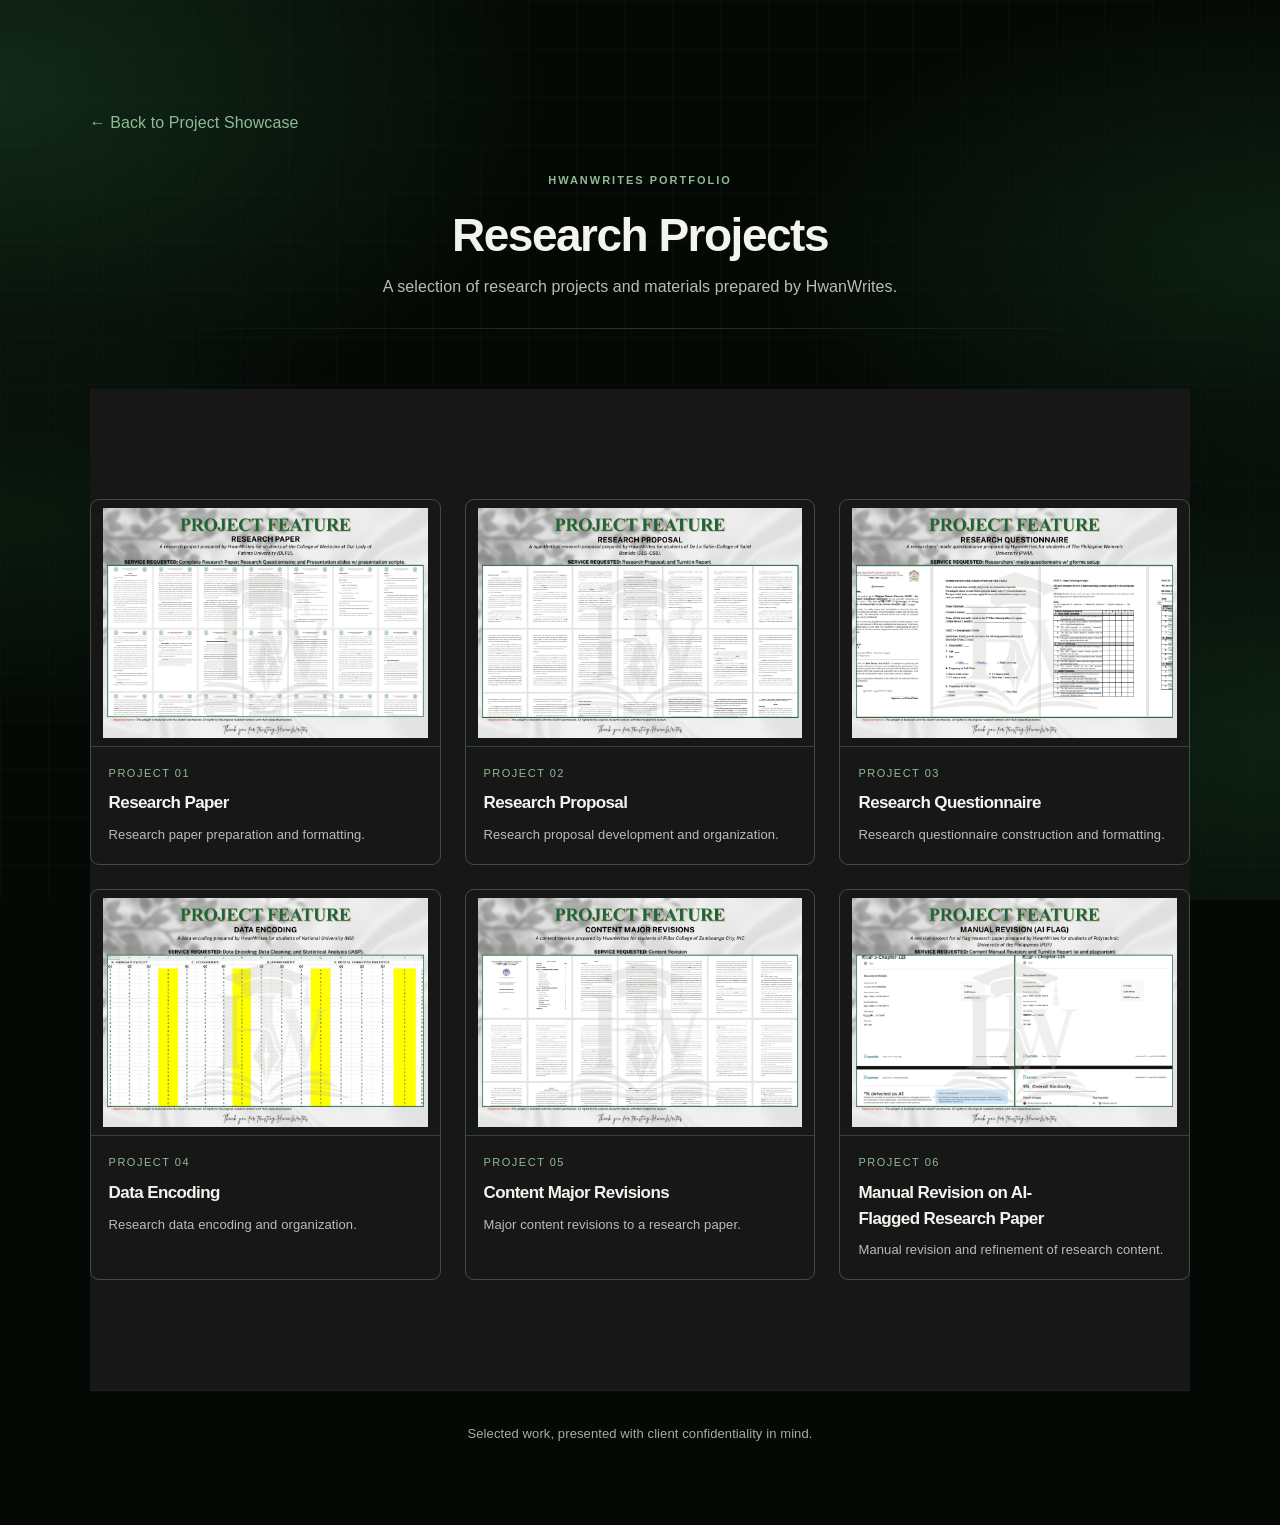
==== commit 67bf63cf: "Update portfolio page styling" ====
--- a/portfolio.html
+++ b/portfolio.html
@@ -1,19 +1,25 @@
-
 <!DOCTYPE html>
 <html lang="en">
 <head>
     <meta charset="UTF-8">
     <meta name="viewport" content="width=device-width, initial-scale=1.0">
-    <meta name="description" content="Explore selected HwanWrites projects and portfolio previews.">
     <title>Project Gallery | HwanWrites</title>
+
     <link rel="stylesheet" href="style.css">
 
     <style>
+        /* =========================================
+           HWANWRITES — UNIFIED PORTFOLIO THEME
+           Transparent backgrounds for portfolio
+        ========================================= */
+
         .portfolio-page {
             min-height: 100vh;
             padding: 110px 7% 80px;
-            background: #171917;
-            color: #f4f2ee;
+            color: #F4F4EF;
+            background: transparent !important;
+            background-color: transparent !important;
+            background-image: none !important;
         }
 
         .portfolio-inner {
@@ -21,79 +27,142 @@
             margin: 0 auto;
         }
 
+        /* Back link */
         .portfolio-back {
             display: inline-block;
-            margin-bottom: 36px;
-            color: #8fba95;
+            margin-bottom: 30px;
+            color: #8FBA95;
             text-decoration: none;
+            transition: color 0.25s ease;
         }
 
         .portfolio-back:hover {
-            color: #b5d6ba;
-        }
-
-        .portfolio-heading {
+            color: #C5DFC9;
+        }
+
+        /* Seamless heading */
+        .portfolio-page .portfolio-heading,
+        .portfolio-page header.portfolio-heading {
+            position: relative;
             text-align: center;
-            margin-bottom: 42px;
+            margin: 0 0 36px;
+            padding: 0 0 24px;
+            background: transparent !important;
+            background-color: transparent !important;
+            background-image: none !important;
+            border: none !important;
+            border-radius: 0 !important;
+            box-shadow: none !important;
+            outline: none !important;
+            backdrop-filter: none !important;
+            -webkit-backdrop-filter: none !important;
+        }
+
+        .portfolio-page .portfolio-heading::before {
+            content: none !important;
+            display: none !important;
+        }
+
+        .portfolio-page .portfolio-heading .section-label,
+        .portfolio-page .portfolio-heading h1,
+        .portfolio-page .portfolio-heading p {
+            position: relative;
+            z-index: 1;
+            background: transparent !important;
+            background-color: transparent !important;
+            background-image: none !important;
+            box-shadow: none !important;
+            border: none !important;
+            outline: none !important;
         }
 
         .portfolio-heading .section-label {
-            color: #8fba95;
+            color: #8FBA95;
             letter-spacing: 2px;
-            font-size: 12px;
+            font-size: 11px;
+            margin: 0 0 10px;
         }
 
         .portfolio-heading h1 {
-            margin: 12px 0;
+            margin: 8px 0 10px;
             font-size: clamp(30px, 5vw, 46px);
+            color: #F4F4EF;
+            line-height: 1.2;
         }
 
         .portfolio-heading p:last-child {
             max-width: 620px;
             margin: 0 auto;
-            color: #b5b9b5;
+            color: #B8BEB7;
             line-height: 1.8;
         }
 
-        /* Default desktop layout: 3 columns for Research and Academic */
+        /* Subtle divider */
+        .portfolio-page .portfolio-heading::after {
+            content: "";
+            display: block;
+            width: min(100%, 940px);
+            height: 1px;
+            margin: 26px auto 0;
+            background: linear-gradient(
+                90deg,
+                transparent,
+                rgba(111, 159, 120, 0.32),
+                transparent
+            );
+            box-shadow: none !important;
+        }
+
+        /* Gallery layout */
         .portfolio-gallery {
             display: grid;
             grid-template-columns: repeat(3, minmax(0, 1fr));
             gap: 24px;
         }
 
-        /* Two-column layout for categories with four cards */
+        /* Two-column layout for selected categories */
         .portfolio-gallery.two-column {
             grid-template-columns: repeat(2, minmax(0, 1fr));
             max-width: 1000px;
             margin: 0 auto;
         }
 
-        .portfolio-item {
+        /* Portfolio cards: transparent background */
+        .portfolio-page .portfolio-item {
             min-width: 0;
             overflow: hidden;
-            border: 1px solid #6f9f78;
-            border-radius: 8px;
-            background: #202420;
-            transition: border-color 0.25s ease, transform 0.25s ease;
+            border: 1px solid rgba(111, 159, 120, 0.42);
+            border-radius: 9px;
+            background: transparent !important;
+            background-color: transparent !important;
+            background-image: none !important;
+            box-shadow: none !important;
+            transition:
+                border-color 0.25s ease,
+                transform 0.25s ease,
+                box-shadow 0.25s ease;
         }
 
         .portfolio-item.has-image {
             cursor: pointer;
         }
 
-        .portfolio-item:hover {
-            border-color: #a1c7a6;
+        .portfolio-page .portfolio-item:hover {
+            border-color: rgba(159, 196, 164, 0.85);
+            background: transparent !important;
+            background-color: transparent !important;
+            background-image: none !important;
+            box-shadow: 0 0 18px rgba(111, 159, 120, 0.07);
             transform: translateY(-3px);
         }
 
         .portfolio-item.has-image:focus-visible {
-            outline: 2px solid #a1c7a6;
+            outline: 2px solid #A1C7A6;
             outline-offset: 3px;
         }
 
-        /* A4 landscape image frame */
-        .portfolio-preview {
+        /* Image preview frame: transparent background */
+        .portfolio-page .portfolio-preview {
             width: 100%;
             aspect-ratio: 297 / 210;
             box-sizing: border-box;
@@ -102,8 +171,10 @@
             align-items: center;
             justify-content: center;
             overflow: hidden;
-            background: #191e1a;
-            border-bottom: 1px solid #344238;
+            background: transparent !important;
+            background-color: transparent !important;
+            background-image: none !important;
+            border-bottom: 1px solid rgba(111, 159, 120, 0.32);
         }
 
         .portfolio-preview img {
@@ -118,21 +189,25 @@
         }
 
         .portfolio-preview .preview-label {
-            color: #8fba95;
+            color: #8FBA95;
             font-size: clamp(20px, 2.5vw, 34px);
             font-weight: 700;
             text-align: center;
             overflow-wrap: anywhere;
         }
 
+        /* Card information */
         .portfolio-item-info {
             padding: 18px;
+            background: transparent !important;
+            background-color: transparent !important;
+            background-image: none !important;
         }
 
         .project-number {
             display: block;
             margin-bottom: 8px;
-            color: #8fba95;
+            color: #8FBA95;
             font-size: 11px;
             letter-spacing: 1.5px;
         }
@@ -141,11 +216,12 @@
             font-size: 17px;
             line-height: 1.5;
             margin: 0 0 8px;
+            color: #F4F4EF;
             overflow-wrap: anywhere;
         }
 
         .portfolio-item-info p {
-            color: #b5b9b5;
+            color: #B8BEB7;
             font-size: 13px;
             line-height: 1.7;
             margin: 0;
@@ -154,12 +230,12 @@
         .portfolio-note {
             margin-top: 32px;
             text-align: center;
-            color: #a6a6a6;
+            color: #A6ADA5;
             font-size: 13px;
             line-height: 1.7;
         }
 
-        /* In-page image viewer without zoom controls */
+        /* Image lightbox */
         .lightbox {
             position: fixed;
             inset: 0;
@@ -169,7 +245,7 @@
             justify-content: center;
             padding: 64px 20px 20px;
             box-sizing: border-box;
-            background: rgba(0, 0, 0, 0.94);
+            background: rgba(5, 8, 5, 0.96);
         }
 
         .lightbox.is-open {
@@ -190,7 +266,7 @@
             user-select: none;
             -webkit-user-select: none;
             pointer-events: none;
-            border: 1px solid #6f9f78;
+            border: 1px solid #6F9F78;
             border-radius: 4px;
         }
 
@@ -200,17 +276,17 @@
             right: 22px;
             width: 44px;
             height: 44px;
-            border: 1px solid #6f9f78;
+            border: 1px solid #6F9F78;
             border-radius: 50%;
-            background: #202420;
-            color: #f4f2ee;
+            background: #202820;
+            color: #F4F4EF;
             font-size: 30px;
             line-height: 1;
             cursor: pointer;
         }
 
         .lightbox-close:hover {
-            background: #344238;
+            background: #2D3B2E;
         }
 
         .lightbox-title {
@@ -218,7 +294,7 @@
             top: 25px;
             left: 20px;
             right: 80px;
-            color: #f4f2ee;
+            color: #F4F4EF;
             font-size: 14px;
             text-align: center;
         }
@@ -242,6 +318,11 @@
                 padding: 75px 5% 50px;
             }
 
+            .portfolio-heading {
+                margin-bottom: 30px;
+                padding-bottom: 20px;
+            }
+
             .portfolio-gallery,
             .portfolio-gallery.two-column {
                 grid-template-columns: 1fr;
@@ -262,6 +343,18 @@
 
             .lightbox img {
                 max-height: calc(100vh - 95px);
+            }
+        }
+
+        /* Reduced motion accessibility */
+        @media (prefers-reduced-motion: reduce) {
+            .portfolio-item,
+            .portfolio-back {
+                transition: none;
+            }
+
+            .portfolio-item:hover {
+                transform: none;
             }
         }
     </style>
@@ -594,6 +687,7 @@
             card.append(preview, info);
             gallery.appendChild(card);
         });
+
     </script>
 </body>
 </html>
--- a/style.css
+++ b/style.css
@@ -715,20 +715,83 @@
     margin-bottom: 18px;
 }
 
-.profile-photo {
-    flex: 0.8;
-}
-
-.profile-photo img {
+/* PROFILE HERO PHOTO FRAME */
+.profile-hero .profile-photo {
+    flex: 0 1 420px;
     width: 100%;
     max-width: 420px;
-    aspect-ratio: 4 / 5;
+    min-width: 0;
+    aspect-ratio: 3 / 4;
+    border: 1px solid rgba(118, 225, 137, 0.75);
+    border-radius: 16px;
+    overflow: hidden;
+    box-sizing: border-box;
+    box-shadow: 0 20px 50px rgba(5, 85, 24, 0.18);
+    transition:
+        border-color 0.3s ease,
+        box-shadow 0.3s ease,
+        transform 0.3s ease;
+}
+
+/* IMAGE FITS FRAME */
+.profile-hero .profile-photo img {
+    display: block;
+    width: 100%;
+    height: 100%;
+    max-width: none;
+    margin: 0;
+    aspect-ratio: auto;
     object-fit: cover;
-    object-position: center;
-    display: block;
-    margin-left: auto;
-    border: 1px solid var(--border-color);
-    box-shadow: 0 20px 50px rgba(0, 0, 0, 0.25);
+    object-position: center 60%;
+    border: none;
+    border-radius: inherit;
+    box-shadow: none;
+}
+
+/* SUBTLE GREEN HOVER EFFECT */
+@media (hover: hover) and (pointer: fine) {
+    .profile-hero .profile-photo:hover {
+        border-color: #6f9f78;
+        box-shadow:
+            0 0 20px rgba(111, 159, 120, 0.22),
+            0 20px 50px rgba(0, 0, 0, 0.12);
+        transform: translateY(-4px);
+    }
+}
+
+/* MOBILE RESPONSIVENESS */
+@media (max-width: 768px) {
+    .profile-hero {
+        padding: 80px 6%;
+    }
+
+    .profile-hero-content {
+        flex-direction: column-reverse;
+        gap: 45px;
+    }
+
+    .profile-intro h1 {
+        font-size: 46px;
+    }
+
+    .profile-intro h2 {
+        font-size: 18px;
+    }
+
+    .profile-hero .profile-photo {
+        flex: none;
+        width: 100%;
+        max-width: 420px;
+        margin-inline: auto;
+        aspect-ratio: 3 / 4;
+    }
+}
+
+/* RESPECT REDUCED MOTION */
+@media (prefers-reduced-motion: reduce) {
+    .profile-hero .profile-photo {
+        transition: none;
+    }
 }
 
 /* MY JOURNEY */
@@ -1883,112 +1946,50 @@
     }
 }
 
+
+
 /* =========================================
-   FLOATING CERTIFICATE CAROUSEL
+   PROFILE PAGE CERTIFICATES
    ========================================= */
 
-.certificate-dock {
-    position: fixed;
-    right: 28px;
-    bottom: 28px;
-    z-index: 999;
-    font-family: inherit;
-}
-
-.certificate-toggle {
-    display: flex;
-    align-items: center;
-    gap: 10px;
-    padding: 13px 18px;
-    border: 1px solid rgba(21, 122, 40, 0.65);
-    border-radius: 8px;
-    background: #191919;
+.profile-certificates {
+    padding: 100px 8%;
+    background-color: var(--light-background);
+    text-align: center;
+}
+
+.profile-certificates .section-heading {
+    margin-bottom: 40px;
+}
+
+.certificate-category {
+    max-width: 900px;
+    margin: 0 auto 48px;
+    text-align: left;
+}
+
+.certificate-category h3 {
+    margin: 0 0 0;
+    padding: 0;
     color: var(--white);
-    font-family: inherit;
-    font-size: 13px;
-    font-weight: 600;
-    letter-spacing: 0.4px;
-    cursor: pointer;
-    box-shadow: 0 10px 30px rgba(0, 0, 0, 0.35);
-    transition: all 0.3s ease;
-}
-
-.certificate-toggle:hover {
-    background: var(--accent-color);
-    color: #171717;
-    transform: translateY(-3px);
-    box-shadow: 0 12px 30px rgba(21, 122, 40, 0.18);
-}
-
-.certificate-toggle-icon {
-    font-size: 16px;
-}
-
-.certificate-panel {
-    position: absolute;
-    right: 0;
-    bottom: 58px;
-    width: 340px;
-    padding: 22px;
-    background: #191919;
-    border: 1px solid var(--border-color);
-    border-radius: 10px;
-    box-shadow: 0 20px 50px rgba(0, 0, 0, 0.45);
-    opacity: 0;
-    visibility: hidden;
-    transform: translateY(15px) scale(0.98);
-    transform-origin: bottom right;
-    transition:
-        opacity 0.3s ease,
-        visibility 0.3s ease,
-        transform 0.3s ease;
-}
-
-.certificate-dock.open .certificate-panel {
-    opacity: 1;
-    visibility: visible;
-    transform: translateY(0) scale(1);
-}
-
-.certificate-panel-header {
-    display: flex;
-    align-items: flex-start;
-    justify-content: space-between;
-    margin-bottom: 18px;
-}
-
-.certificate-panel-header .section-label {
-    margin-bottom: 5px;
-}
-
-.certificate-panel-header h3 {
-    margin: 0;
-    color: var(--white);
-    font-size: 20px;
-}
-
-.certificate-close {
-    width: 32px;
-    height: 32px;
-    border: 1px solid var(--border-color);
-    border-radius: 6px;
-    background: transparent;
+    font-size: 22px;
+    line-height: 1.2;
+}
+
+.certificate-category-description {
+    margin: 0 0 14px;
+    padding: 0;
     color: var(--secondary-color);
-    font-size: 20px;
-    line-height: 1;
-    cursor: pointer;
-    transition: all 0.25s ease;
-}
-
-.certificate-close:hover {
-    border-color: var(--accent-color);
-    color: var(--accent-color);
+    font-size: 14px;
+    line-height: 1.4;
 }
 
 .certificate-carousel {
     position: relative;
+    width: 100%;
+    max-width: 760px;
+    margin: 0 auto;
     overflow: hidden;
-    width: 100%;
     touch-action: pan-y;
 }
 
@@ -2004,54 +2005,43 @@
 .certificate-slide img {
     display: block;
     width: 100%;
-    height: 245px;
+    height: 460px;
     object-fit: contain;
     background: #111111;
     border: 1px solid var(--border-color);
-    border-radius: 6px;
-    cursor: pointer;
-    transition: transform 0.3s ease, border-color 0.3s ease;
+    border-radius: 8px;
+    cursor: zoom-in;
+    transition: border-color 0.25s ease;
 }
 
 .certificate-slide img:hover {
-    transform: scale(1.015);
-    border-color: rgba(21, 122, 40, 0.55);
-}
-
-.certificate-info {
-    padding-top: 14px;
-}
-
-.certificate-info h4 {
-    margin: 0 0 5px;
-    color: var(--white);
-    font-size: 15px;
-    line-height: 1.4;
-}
-
-.certificate-info p {
-    margin: 0;
-    color: var(--secondary-color);
-    font-size: 12px;
+    border-color: var(--accent-color);
 }
 
 .certificate-navigation {
     display: flex;
     align-items: center;
-    justify-content: space-between;
-    margin-top: 16px;
+    justify-content: center;
+    gap: 24px;
+    margin-top: 18px;
 }
 
 .certificate-nav-button {
-    width: 34px;
-    height: 34px;
+    display: inline-flex;
+    align-items: center;
+    justify-content: center;
+    width: 42px;
+    height: 42px;
     border: 1px solid var(--border-color);
     border-radius: 6px;
     background: transparent;
     color: var(--white);
-    font-size: 17px;
+    font-size: 20px;
     cursor: pointer;
-    transition: all 0.25s ease;
+    transition:
+        background 0.25s ease,
+        color 0.25s ease,
+        border-color 0.25s ease;
 }
 
 .certificate-nav-button:hover {
@@ -2061,22 +2051,24 @@
 }
 
 #certificate-counter {
+    min-width: 70px;
     color: var(--secondary-color);
     font-size: 12px;
     letter-spacing: 1px;
+    text-align: center;
 }
 
 .certificate-hint {
-    margin: 12px 0 0;
-    color: #777;
-    font-size: 10px;
+    margin: 14px 0 0;
+    color: var(--secondary-color);
+    font-size: 12px;
     text-align: center;
 }
 
 @keyframes certificateSlideIn {
     from {
         opacity: 0;
-        transform: translateX(15px);
+        transform: translateX(14px);
     }
 
     to {
@@ -2085,399 +2077,9 @@
     }
 }
 
-/* MOBILE */
-
-@media (max-width: 600px) {
-
-    .certificate-dock {
-        right: 16px;
-        bottom: 16px;
-    }
-
-    .certificate-toggle {
-        padding: 12px 15px;
-    }
-
-    .certificate-panel {
-        right: -2px;
-        bottom: 55px;
-        width: min(320px, calc(100vw - 32px));
-        padding: 18px;
-    }
-
-    .certificate-slide img {
-        height: 220px;
-    }
-}
-
 /* =========================================
-   VISIBLE FLOATING CERTIFICATE
-   ========================================= */
-
-.certificate-dock {
-    position: fixed;
-    right: 28px;
-    bottom: 28px;
-    z-index: 999;
-}
-
-.certificate-panel {
-    position: relative;
-    right: auto;
-    bottom: auto;
-
-    width: 360px;
-    padding: 16px;
-
-    background: #191919;
-    border: 1px solid rgba(21, 122, 40, 0.55);
-    border-radius: 8px;
-
-    box-shadow: 0 15px 40px rgba(0, 0, 0, 0.45);
-
-    opacity: 1;
-    visibility: visible;
-    transform: none;
-}
-
-.certificate-carousel {
-    position: relative;
-    width: 100%;
-    overflow: hidden;
-    touch-action: pan-y;
-}
-
-.certificate-slide {
-    display: none;
-}
-
-.certificate-slide.active {
-    display: block;
-    animation: certificateSlideIn 0.35s ease;
-}
-
-.certificate-slide img {
-    display: block;
-    width: 100%;
-    height: 255px;
-    object-fit: contain;
-
-    background: #111111;
-    border: 1px solid var(--border-color);
-    border-radius: 5px;
-
-    cursor: pointer;
-    transition: transform 0.3s ease, border-color 0.3s ease;
-}
-
-.certificate-slide img:hover {
-    transform: scale(1.015);
-    border-color: var(--accent-color);
-}
-
-.certificate-navigation {
-    display: flex;
-    align-items: center;
-    justify-content: space-between;
-
-    margin-top: 9px;
-}
-
-.certificate-nav-button {
-    width: 30px;
-    height: 30px;
-
-    border: 1px solid var(--border-color);
-    border-radius: 5px;
-
-    background: transparent;
-    color: var(--white);
-
-    font-size: 15px;
-    cursor: pointer;
-
-    transition: all 0.25s ease;
-}
-
-.certificate-nav-button:hover {
-    background: var(--accent-color);
-    border-color: var(--accent-color);
-    color: #171717;
-}
-
-#certificate-counter {
-    color: var(--secondary-color);
-    font-size: 11px;
-    letter-spacing: 1px;
-}
-
-@keyframes certificateSlideIn {
-    from {
-        opacity: 0;
-        transform: translateX(12px);
-    }
-
-    to {
-        opacity: 1;
-        transform: translateX(0);
-    }
-}
-
-/* MOBILE */
-
-@media (max-width: 600px) {
-
-    .certificate-dock {
-        right: 14px;
-        bottom: 14px;
-    }
-
-    .certificate-panel {
-        width: 220px;
-        padding: 9px;
-    }
-
-    .certificate-slide img {
-        height: 155px;
-    }
-
-}
-
-/* =========================================
-   HOVER CERTIFICATE PREVIEW
-   ========================================= */
-
-.certificate-dock {
-    position: fixed;
-    right: 28px;
-    bottom: 28px;
-    z-index: 999;
-}
-
-/* BUTTON */
-
-.certificate-toggle {
-    display: flex;
-    align-items: center;
-    justify-content: center;
-    gap: 9px;
-
-    min-width: 145px;
-    height: 48px;
-    padding: 0 18px;
-
-    border: 1px solid rgba(21, 122, 40, 0.65);
-    border-radius: 7px;
-
-    background: #191919;
-    color: var(--white);
-
-    font-family: inherit;
-    font-size: 13px;
-    font-weight: 600;
-
-    cursor: pointer;
-
-    box-shadow: 0 10px 30px rgba(0, 0, 0, 0.35);
-
-    transition:
-        background 0.25s ease,
-        color 0.25s ease,
-        transform 0.25s ease,
-        border-color 0.25s ease;
-}
-
-.certificate-toggle:hover {
-    background: var(--accent-color);
-    color: #171717;
-    border-color: var(--accent-color);
-    transform: translateY(-2px);
-}
-
-.certificate-toggle-icon {
-    font-size: 15px;
-}
-
-/* CERTIFICATE PREVIEW */
-
-.certificate-panel {
-    position: absolute;
-
-    right: 0;
-    bottom: 58px;
-
-    width: 315px;
-    padding: 12px;
-
-    background: #191919;
-
-    border: 1px solid rgba(21, 122, 40, 0.55);
-    border-radius: 8px;
-
-    box-shadow: 0 18px 45px rgba(0, 0, 0, 0.45);
-
-    opacity: 0;
-    visibility: hidden;
-
-    transform: translateY(10px) scale(0.97);
-    transform-origin: bottom right;
-
-    transition:
-        opacity 0.25s ease,
-        visibility 0.25s ease,
-        transform 0.25s ease;
-}
-
-/* SHOW WHEN HOVERING THE BUTTON OR PREVIEW */
-
-.certificate-dock:hover .certificate-panel {
-    opacity: 1;
-    visibility: visible;
-    transform: translateY(0) scale(1);
-}
-
-/* CERTIFICATE IMAGE */
-
-.certificate-carousel {
-    position: relative;
-    width: 100%;
-    overflow: hidden;
-    touch-action: pan-y;
-}
-
-.certificate-slide {
-    display: none;
-}
-
-.certificate-slide.active {
-    display: block;
-    animation: certificateFlash 0.35s ease;
-}
-
-.certificate-slide img {
-    display: block;
-
-    width: 100%;
-    height: 215px;
-
-    object-fit: contain;
-
-    background: #111111;
-
-    border: 1px solid var(--border-color);
-    border-radius: 5px;
-
-    cursor: pointer;
-
-    transition:
-        transform 0.25s ease,
-        border-color 0.25s ease;
-}
-
-.certificate-slide img:hover {
-    transform: scale(1.015);
-    border-color: var(--accent-color);
-}
-
-/* NAVIGATION */
-
-.certificate-navigation {
-    display: flex;
-    align-items: center;
-    justify-content: space-between;
-
-    margin-top: 9px;
-}
-
-.certificate-nav-button {
-    width: 32px;
-    height: 30px;
-
-    border: 1px solid var(--border-color);
-    border-radius: 5px;
-
-    background: transparent;
-    color: var(--white);
-
-    font-size: 15px;
-
-    cursor: pointer;
-
-    transition: all 0.25s ease;
-}
-
-.certificate-nav-button:hover {
-    background: var(--accent-color);
-    border-color: var(--accent-color);
-    color: #171717;
-}
-
-#certificate-counter {
-    color: var(--secondary-color);
-    font-size: 11px;
-    letter-spacing: 1px;
-}
-
-/* PREVIEW ANIMATION */
-
-@keyframes certificateFlash {
-
-    from {
-        opacity: 0;
-        transform: translateY(8px);
-    }
-
-    to {
-        opacity: 1;
-        transform: translateY(0);
-    }
-
-}
-
-/* MOBILE */
-
-@media (max-width: 600px) {
-
-    .certificate-dock {
-        right: 14px;
-        bottom: 14px;
-    }
-
-    .certificate-toggle {
-        min-width: 135px;
-        height: 46px;
-    }
-
-    .certificate-panel {
-        width: 260px;
-    }
-
-    .certificate-slide img {
-        height: 175px;
-    }
-
-}
-
-.certificate-dock.open .certificate-panel {
-    opacity: 1;
-    visibility: visible;
-    transform: translateY(0) scale(1);
-}
-
-/* PROFILE PAGE - FLOATING BUTTON SPACING */
-
-.profile-page .certificate-dock {
-    bottom: 28px;
-    z-index: 1100;
-}
-
-.profile-page .back-to-top {
-    bottom: 90px;
-    z-index: 1000;
-}
-
-/* =========================================
-   LARGE CERTIFICATE VIEWER CONTROLS
+   ENLARGED CERTIFICATE VIEWER CONTROLS
+   Keep the existing .image-viewer styles
    ========================================= */
 
 .certificate-viewer-prev,
@@ -2485,21 +2087,22 @@
     position: absolute;
     top: 50%;
     transform: translateY(-50%);
+    display: inline-flex;
+    align-items: center;
+    justify-content: center;
     width: 48px;
     height: 48px;
     border: 1px solid rgba(21, 122, 40, 0.65);
     border-radius: 50%;
     background: rgba(25, 25, 25, 0.9);
     color: var(--white);
-    font-family: inherit;
     font-size: 22px;
     cursor: pointer;
     z-index: 10;
     transition:
         background 0.25s ease,
         color 0.25s ease,
-        border-color 0.25s ease,
-        transform 0.25s ease;
+        border-color 0.25s ease;
 }
 
 .certificate-viewer-prev {
@@ -2513,8 +2116,8 @@
 .certificate-viewer-prev:hover,
 .certificate-viewer-next:hover {
     background: var(--accent-color);
+    border-color: var(--accent-color);
     color: #171717;
-    border-color: var(--accent-color);
 }
 
 .certificate-viewer-counter {
@@ -2532,10 +2135,79 @@
     z-index: 10;
 }
 
-/* KEEP CERTIFICATE BUTTON CLICKABLE */
-
-.profile-page .certificate-dock {
-    z-index: 1100;
+/* =========================================
+   RESPONSIVE CERTIFICATES
+   ========================================= */
+
+@media (max-width: 768px) {
+    .profile-certificates {
+        padding: 80px 6%;
+    }
+
+    .certificate-category {
+        margin-bottom: 38px;
+    }
+
+    .certificate-category h3 {
+        font-size: 20px;
+    }
+
+    .certificate-slide img {
+        height: 340px;
+    }
+
+    .certificate-viewer-prev,
+    .certificate-viewer-next {
+        width: 40px;
+        height: 40px;
+        font-size: 19px;
+    }
+
+    .certificate-viewer-prev {
+        left: 12px;
+    }
+
+    .certificate-viewer-next {
+        right: 12px;
+    }
+
+    .certificate-viewer-counter {
+        bottom: 18px;
+    }
+}
+
+@media (max-width: 480px) {
+    .profile-certificates {
+        padding: 65px 5%;
+    }
+
+    .certificate-slide img {
+        height: 260px;
+    }
+
+    .certificate-navigation {
+        gap: 16px;
+    }
+
+    .certificate-nav-button {
+        width: 38px;
+        height: 38px;
+    }
+
+    .certificate-viewer-prev,
+    .certificate-viewer-next {
+        width: 36px;
+        height: 36px;
+        font-size: 17px;
+    }
+
+    .certificate-viewer-prev {
+        left: 6px;
+    }
+
+    .certificate-viewer-next {
+        right: 6px;
+    }
 }
 
 /* =========================================
@@ -2766,53 +2438,83 @@
     min-height: 230px;
 }
 
+
 /* =========================================
    SERVICE DETAILS LIST POLISH
    ========================================= */
 
 #service-details-list {
+    display: block;
+    width: 100%;
+    max-width: 100%;
+    min-width: 0;
+    box-sizing: border-box;
+}
+
+/* TWO-COLUMN SERVICE BOXES */
+#service-details-list .service-forte-grid {
     display: grid;
-    grid-template-columns: repeat(2, 1fr);
-    gap: 10px;
-}
-
-#service-details-list p {
+    grid-template-columns: repeat(2, minmax(0, 1fr));
+    gap: 12px;
+    width: 100%;
+    max-width: 100%;
+    min-width: 0;
+    box-sizing: border-box;
+}
+
+/* INDIVIDUAL SERVICE BOXES */
+#service-details-list .service-forte-item {
     display: flex;
     align-items: center;
-    min-height: 48px;
-    padding: 12px 14px;
+    min-width: 0;
+    min-height: 52px;
+    padding: 14px 18px;
     margin: 0;
+    box-sizing: border-box;
+
     border: 1px solid var(--border-color);
     border-left: 2px solid var(--accent-color);
     border-radius: 4px;
+
     background: #202020;
     color: var(--secondary-color);
     font-size: 13px;
-    line-height: 1.5;
-    transition: all 0.25s ease;
-}
-
-#service-details-list p:hover {
-    border-color: rgba(21, 122, 40, 0.55);
-    color: var(--white);
-    transform: translateX(3px);
-}
-
+    line-height: 1.6;
+
+    overflow-wrap: break-word;
+    word-break: normal;
+
+    cursor: default;
+    pointer-events: none;
+    box-shadow: none;
+    transform: none;
+    transition: none;
+}
+
+/* WEB DEVELOPMENT HEADINGS */
+#service-details-list .service-forte-heading {
+    grid-column: 1 / -1;
+    box-sizing: border-box;
+    padding: 12px 14px;
+    background: #252525;
+    color: var(--accent-color);
+    border-left: 2px solid var(--accent-color);
+    border-radius: 4px;
+    font-weight: 600;
+}
+
+/* MOBILE LAYOUT */
 @media (max-width: 768px) {
-
-    .service-container {
-        grid-template-columns: 1fr;
-    }
-
-    #service-details-list {
+    #service-details-list .service-forte-grid {
         grid-template-columns: 1fr;
     }
 
     .service-details-content {
         padding: 35px 22px;
     }
-
-}/* =========================================
+}
+
+/* =========================================
    SERVICES SECTION SPACING
    ========================================= */
 
@@ -5979,4 +5681,1818 @@
         margin: 0;
         text-align: center;
     }
+}
+
+/* ==========================================
+   HWANWRITES — PREMIUM EMERALD FOUNDATION
+   Phase 1: Global visual atmosphere
+========================================== */
+
+:root {
+    --hw-bg: #171917;
+    --hw-bg-deep: #101310;
+    --hw-emerald: #6F9F78;
+    --hw-sage: #8FBA95;
+    --hw-cream: #F4F4EF;
+}
+
+/* Consistent dark emerald atmosphere */
+html {
+    background-color: var(--hw-bg-deep);
+}
+
+body {
+    background-color: var(--hw-bg);
+    background-image:
+        radial-gradient(
+            ellipse at 8% 12%,
+            rgba(55, 112, 70, 0.16),
+            transparent 34%
+        ),
+        radial-gradient(
+            ellipse at 92% 42%,
+            rgba(45, 91, 57, 0.11),
+            transparent 32%
+        ),
+        radial-gradient(
+            ellipse at 50% 95%,
+            rgba(54, 99, 64, 0.08),
+            transparent 38%
+        );
+    color: var(--hw-cream);
+}
+
+/* Homepage and profile hero atmosphere */
+.hero,
+.profile-hero {
+    position: relative;
+    isolation: isolate;
+    background-color: transparent;
+    background-image:
+        radial-gradient(
+            ellipse at 50% 45%,
+            rgba(52, 105, 65, 0.14),
+            transparent 68%
+        );
+}
+
+/* Subtle transitions between major content sections */
+.services,
+.trust-section,
+.portfolio,
+.profile-journey {
+    background-color: transparent;
+    background-image:
+        linear-gradient(
+            180deg,
+            rgba(23, 25, 23, 0.18),
+            rgba(16, 19, 16, 0.34)
+        );
+}
+
+/* Refined emerald section labels */
+.section-label,
+.small-heading {
+    color: var(--hw-sage);
+}
+
+/* Preserve readable text contrast */
+h1,
+h2,
+h3 {
+    text-wrap: balance;
+}
+
+/* Avoid unnecessary background effects on small screens */
+@media (max-width: 600px) {
+    body {
+        background-attachment: scroll;
+    }
+}
+
+/* Respect reduced-motion preferences */
+@media (prefers-reduced-motion: reduce) {
+    *,
+    *::before,
+    *::after {
+        scroll-behavior: auto;
+    }
+}
+
+/* ==================================================
+   HWANWRITES — SHARED DEEP EMERALD BACKGROUND
+   Homepage + Profile Page
+================================================== */
+
+:root {
+    --hw-bg: #050906;
+    --hw-bg-deep: #030503;
+    --hw-emerald: #6F9F78;
+    --hw-sage: #8FBA95;
+    --hw-cream: #F4F4EF;
+}
+
+/* GLOBAL BACKGROUND */
+
+html {
+    min-height: 100%;
+    background-color: var(--hw-bg-deep);
+}
+
+body {
+    min-height: 100vh;
+    background-color: var(--hw-bg);
+    background-image:
+        radial-gradient(ellipse at 0% 10%, rgba(45, 115, 65, .30), transparent 30%),
+        radial-gradient(ellipse at 100% 28%, rgba(38, 105, 57, .24), transparent 28%),
+        radial-gradient(ellipse at 0% 58%, rgba(31, 91, 48, .20), transparent 27%),
+        radial-gradient(ellipse at 100% 82%, rgba(45, 115, 65, .22), transparent 30%),
+        linear-gradient(rgba(143, 186, 149, .025) 1px, transparent 1px),
+        linear-gradient(90deg, rgba(143, 186, 149, .025) 1px, transparent 1px);
+    background-size:
+        auto, auto, auto, auto,
+        48px 48px, 48px 48px;
+    background-repeat:
+        no-repeat, no-repeat, no-repeat, no-repeat,
+        repeat, repeat;
+    color: var(--hw-cream);
+}
+
+/* HOMEPAGE — SHOW SHARED BACKGROUND */
+
+.hero,
+#home,
+.how-it-works,
+#how-it-works,
+.services,
+.portfolio,
+.about,
+.why-hwanwrites,
+.more-about-me {
+    background-color: transparent !important;
+    background-image: none !important;
+}
+
+/* PROFILE PAGE — SHOW SHARED BACKGROUND */
+
+.profile-hero,
+.profile-journey,
+.profile-story,
+.profile-tools,
+.tools-showcase,
+.profile-certificates,
+.profile-gallery,
+.profile-milestones {
+    background-color: transparent !important;
+    background-image: none !important;
+}
+
+/* CONTACT SECTIONS */
+
+.contact,
+.profile-contact {
+    background-color: var(--hw-bg) !important;
+    background-image:
+        radial-gradient(
+            ellipse at 50% 100%,
+            rgba(38, 105, 57, .20),
+            transparent 60%
+        ) !important;
+}
+
+/* SECTION LABELS */
+
+.section-label,
+.small-heading {
+    color: var(--hw-sage);
+}
+
+/* MOBILE */
+
+@media (max-width: 600px) {
+    body {
+        background-attachment: scroll;
+    }
+}
+
+
+/* =========================================
+   HWANWRITES — EMERALD CARD DESIGN
+========================================= */
+
+/* Shared card appearance */
+.services .service-card,
+.portfolio .portfolio-card,
+.milestone-card,
+.process-card,
+.trust-card,
+.testimonial-card,
+.tools-showcase-image,
+.more-about-photo {
+    background-color: rgba(18, 32, 23, 0.88);
+    border: 1px solid rgba(111, 159, 120, 0.28);
+    box-shadow:
+        0 8px 24px rgba(0, 0, 0, 0.16),
+        inset 0 1px 0 rgba(143, 186, 149, 0.06);
+    transition:
+        border-color 0.3s ease,
+        box-shadow 0.3s ease,
+        transform 0.3s ease;
+}
+
+/* Services cards */
+.services .service-card {
+    background:
+        radial-gradient(
+            circle at 100% 100%,
+            rgba(65, 125, 78, 0.16),
+            transparent 36%
+        ),
+        linear-gradient(
+            145deg,
+            rgba(32, 49, 37, 0.96),
+            rgba(13, 22, 16, 0.96)
+        );
+    border-radius: 14px;
+}
+
+/* Process cards */
+.process-card {
+    background:
+        linear-gradient(
+            145deg,
+            rgba(49, 76, 56, 0.96),
+            rgba(20, 35, 25, 0.98)
+        );
+    border: 1px solid rgba(143, 186, 149, 0.24);
+}
+
+/* Milestone cards */
+.milestone-card {
+    background:
+        linear-gradient(
+            145deg,
+            rgba(35, 53, 40, 0.96),
+            rgba(14, 24, 17, 0.98)
+        );
+    border-radius: 12px;
+}
+
+/* Trust and testimonial cards */
+.trust-card,
+.testimonial-card,
+.portfolio .portfolio-card {
+    background:
+        radial-gradient(
+            circle at 100% 0%,
+            rgba(72, 132, 84, 0.13),
+            transparent 40%
+        ),
+        rgba(19, 31, 22, 0.94);
+    border-radius: 14px;
+}
+
+/* Tools and profile image containers */
+.tools-showcase-image,
+.more-about-photo {
+    border-radius: 12px;
+    overflow: hidden;
+}
+
+/* Card hover effect */
+.services .service-card:hover,
+.portfolio .portfolio-card:hover,
+.milestone-card:hover,
+.process-card:hover,
+.trust-card:hover,
+.testimonial-card:hover {
+    border-color: rgba(143, 186, 149, 0.62);
+    box-shadow:
+        0 12px 30px rgba(0, 0, 0, 0.24),
+        0 0 22px rgba(65, 125, 78, 0.10);
+    transform: translateY(-4px);
+}
+
+/* Keep card headings bright and readable */
+.service-card h3,
+.portfolio-card h3,
+.milestone-card h3,
+.process-card h3,
+.trust-card h3,
+.testimonial-card h3 {
+    color: #F4F4EF;
+}
+
+/* Emerald accents */
+.service-card .service-number,
+.process-number,
+.milestone-card span,
+.section-label {
+    color: #8FBA95;
+}
+
+/* Respect users who prefer reduced motion */
+@media (prefers-reduced-motion: reduce) {
+    .services .service-card,
+    .portfolio .portfolio-card,
+    .milestone-card,
+    .process-card,
+    .trust-card,
+    .testimonial-card {
+        transition: none;
+    }
+
+    .services .service-card:hover,
+    .portfolio .portfolio-card:hover,
+    .milestone-card:hover,
+    .process-card:hover,
+    .trust-card:hover,
+    .testimonial-card:hover {
+        transform: none;
+    }
+}
+
+/* ==========================================
+   HWANWRITES — RESPONSIVE LAYOUT OVERRIDES
+   Desktop • Tablet • Mobile
+========================================== */
+
+/* Prevent unwanted horizontal overflow */
+*,
+*::before,
+*::after {
+    box-sizing: border-box;
+}
+
+html {
+    width: 100%;
+    overflow-x: clip;
+    scroll-behavior: smooth;
+}
+
+body {
+    width: 100%;
+    min-width: 0;
+    margin: 0;
+    overflow-x: clip;
+}
+
+img,
+video,
+iframe {
+    max-width: 100%;
+}
+
+img,
+video {
+    height: auto;
+}
+
+section,
+main,
+header,
+footer {
+    min-width: 0;
+}
+
+h1,
+h2,
+h3,
+p,
+a,
+button {
+    overflow-wrap: break-word;
+}
+
+/* Flexible content containers */
+.hero-content,
+.section-heading,
+.profile-hero-content,
+.profile-story-content,
+.more-about-layout,
+.milestone-container,
+.tools-container,
+.certificate-container,
+.profile-gallery-container,
+.timeline,
+.service-container,
+.portfolio-container,
+.feature-container {
+    max-width: 100%;
+}
+
+/* ==========================================
+   LAPTOPS AND SMALL DESKTOPS
+========================================== */
+
+@media (max-width: 1100px) {
+    .services,
+    .portfolio,
+    .about,
+    .contact,
+    .how-it-works,
+    .why-hwanwrites,
+    .profile-hero,
+    .profile-journey,
+    .profile-story,
+    .profile-milestones,
+    .profile-tools,
+    .profile-certificates,
+    .profile-gallery,
+    .profile-contact {
+        padding-left: 5%;
+        padding-right: 5%;
+    }
+
+    .service-container,
+    .portfolio-container,
+    .milestone-container,
+    .tools-container,
+    .certificate-container {
+        grid-template-columns: repeat(2, minmax(0, 1fr));
+    }
+
+    .profile-hero-content {
+        gap: 32px;
+    }
+
+    .profile-intro h1 {
+        font-size: clamp(36px, 5vw, 52px);
+    }
+
+    .profile-photo,
+    .profile-photo img {
+        max-width: 100%;
+    }
+}
+
+/* ==========================================
+   TABLETS
+========================================== */
+
+@media (max-width: 768px) {
+    /* Navigation */
+    header nav {
+        position: relative;
+        display: flex;
+        flex-wrap: wrap;
+        align-items: center;
+        justify-content: space-between;
+        gap: 12px;
+    }
+
+    .logo {
+        font-size: 22px;
+    }
+
+    .menu-toggle {
+        display: inline-flex;
+        align-items: center;
+        justify-content: center;
+        min-width: 44px;
+        min-height: 44px;
+        cursor: pointer;
+    }
+
+    /* Single-column hero and profile sections */
+    .hero-content {
+        width: 100%;
+        max-width: 680px;
+        margin-inline: auto;
+    }
+
+    .hero h1 {
+        font-size: clamp(38px, 8vw, 60px);
+        line-height: 1.08;
+    }
+
+    .hero-description {
+        max-width: 100%;
+    }
+
+    .profile-hero-content,
+    .profile-story-content,
+    .more-about-layout {
+        display: flex;
+        flex-direction: column;
+        align-items: stretch;
+        gap: 30px;
+    }
+
+    .profile-intro,
+    .profile-photo,
+    .more-about-column,
+    .more-about-photo {
+        width: 100%;
+        max-width: 100%;
+        min-width: 0;
+    }
+
+    .profile-photo img,
+    .more-about-photo img {
+        display: block;
+        width: 100%;
+        height: auto;
+        margin-inline: auto;
+        object-fit: contain;
+    }
+
+    /* Cards and grids */
+    .service-container,
+    .portfolio-container,
+    .feature-container,
+    .milestone-container,
+    .tools-container,
+    .certificate-container {
+        grid-template-columns: repeat(2, minmax(0, 1fr));
+        width: 100%;
+        max-width: 100%;
+    }
+
+    .timeline-item {
+        grid-template-columns: 1fr;
+        gap: 12px;
+    }
+
+    /* Allow process cards to scroll horizontally */
+    .process-scroll {
+        width: 100%;
+        max-width: 100%;
+        overflow-x: auto;
+        overscroll-behavior-x: contain;
+        -webkit-overflow-scrolling: touch;
+    }
+
+    .process-container {
+        width: max-content;
+        max-width: none;
+    }
+
+    /* Images, videos, and gallery */
+    .tools-showcase-image video,
+    .tools-showcase-image img {
+        display: block;
+        width: 100%;
+        height: auto;
+    }
+
+    .profile-gallery-container {
+        grid-template-columns: repeat(2, minmax(0, 1fr));
+    }
+
+    /* Headings and spacing */
+    .section-heading h2,
+    .profile-story-heading h2 {
+        font-size: clamp(26px, 5vw, 38px);
+    }
+
+    .hero,
+    .services,
+    .portfolio,
+    .about,
+    .contact,
+    .how-it-works,
+    .why-hwanwrites,
+    .profile-hero,
+    .profile-journey,
+    .profile-story,
+    .profile-milestones,
+    .profile-tools,
+    .profile-certificates,
+    .profile-gallery,
+    .profile-contact {
+        padding-top: 64px;
+        padding-bottom: 64px;
+    }
+}
+
+/* ==========================================
+   MOBILE PHONES
+========================================== */
+
+@media (max-width: 480px) {
+    .hero,
+    .services,
+    .portfolio,
+    .about,
+    .contact,
+    .how-it-works,
+    .why-hwanwrites,
+    .profile-hero,
+    .profile-journey,
+    .profile-story,
+    .profile-milestones,
+    .profile-tools,
+    .profile-certificates,
+    .profile-gallery,
+    .profile-contact {
+        padding-left: 20px;
+        padding-right: 20px;
+    }
+
+    .hero h1 {
+        font-size: clamp(34px, 10vw, 46px);
+        letter-spacing: -1px;
+    }
+
+    .hero-description,
+    .profile-intro p {
+        font-size: 15px;
+        line-height: 1.75;
+    }
+
+    .hero-buttons {
+        display: flex;
+        flex-direction: column;
+        align-items: stretch;
+        gap: 12px;
+    }
+
+    .hero-buttons .button {
+        width: 100%;
+        min-height: 46px;
+        text-align: center;
+    }
+
+    .service-container,
+    .portfolio-container,
+    .feature-container,
+    .milestone-container,
+    .tools-container,
+    .certificate-container,
+    .profile-gallery-container {
+        grid-template-columns: minmax(0, 1fr);
+    }
+
+    .service-card,
+    .service-card-interactive,
+    .portfolio-card,
+    .feature-card,
+    .milestone-card,
+    .tools-group,
+    .certificate-card {
+        width: 100%;
+        min-width: 0;
+        padding: 20px;
+    }
+
+    .profile-intro h1 {
+        font-size: clamp(34px, 9vw, 44px);
+        line-height: 1.12;
+    }
+
+    .profile-intro h2 {
+        font-size: 17px;
+        line-height: 1.5;
+    }
+
+    .profile-contact h2 {
+        font-size: clamp(28px, 8vw, 38px);
+    }
+
+    .section-heading {
+        margin-bottom: 30px;
+    }
+
+    /* Keep media and embedded content inside the screen */
+    .portfolio-image,
+    .tools-showcase-image,
+    .more-about-photo {
+        width: 100%;
+        min-width: 0;
+    }
+
+    .portfolio-image img,
+    .profile-gallery-card img,
+    .tools-showcase-image video {
+        display: block;
+        width: 100%;
+        max-width: 100%;
+    }
+
+    /* Avoid hover movement on touch-sized layouts */
+    .service-card:hover,
+    .portfolio-card:hover,
+    .feature-card:hover,
+    .milestone-card:hover {
+        transform: none;
+    }
+}
+
+/* Respect reduced-motion settings */
+@media (prefers-reduced-motion: reduce) {
+    html {
+        scroll-behavior: auto;
+    }
+}
+
+
+/* ==========================================
+   HWANWRITES — RESPONSIVE FIXES
+========================================== */
+
+/* 1. ABOUT HWANWRITES
+   Stack the description instead of squeezing it
+   beside the heading on narrow screens.
+========================================== */
+
+@media (max-width: 768px) {
+    .about .about-content,
+    .about .about-container,
+    .about .about-layout {
+        grid-template-columns: minmax(0, 1fr);
+    }
+
+    .about .about-description,
+    .about .about-text,
+    .about .about-content p {
+        min-width: 0;
+        max-width: 100%;
+        overflow-wrap: anywhere;
+    }
+}
+
+/* ==========================================
+   2. MOBILE BURGER MENU
+   Keep the icon and its lines clearly visible.
+========================================== */
+
+@media (max-width: 768px) {
+    .menu-toggle,
+    .menu-toggle span,
+    .menu-toggle i,
+    .hamburger,
+    .hamburger span {
+        color: #F4F4EF;
+    }
+
+    .menu-toggle {
+        background: rgba(111, 159, 120, 0.12);
+        border: 1px solid rgba(143, 186, 149, 0.35);
+        border-radius: 8px;
+    }
+
+    .menu-toggle span,
+    .hamburger span {
+        background-color: #F4F4EF;
+    }
+}
+
+/* ==========================================
+   3. PROFILE — THE PERSON BEHIND HWANWRITES
+   Keep the image framed and avoid excessive zoom-out.
+========================================== */
+
+@media (max-width: 768px) {
+    .profile-hero .profile-photo {
+        width: 100%;
+        max-width: 420px;
+        margin-inline: auto;
+        aspect-ratio: 4 / 5;
+        overflow: hidden;
+    }
+
+    .profile-hero .profile-photo img {
+        display: block;
+        width: 100%;
+        height: 100%;
+        object-fit: cover;
+        object-position: center 25%;
+    }
+}
+
+/* ==========================================
+   4. PROFILE — MORE ABOUT ME
+   Preserve the square image frame.
+========================================== */
+
+@media (max-width: 768px) {
+    .more-about-photo {
+        width: 100%;
+        max-width: 420px;
+        aspect-ratio: 1 / 1;
+        margin-inline: auto;
+        overflow: hidden;
+    }
+
+    .more-about-photo img {
+        display: block;
+        width: 100%;
+        height: 100%;
+        object-fit: cover;
+        object-position: center;
+    }
+}
+
+
+
+/* MOBILE NAVIGATION PANEL — DEEP EMERALD */
+@media (max-width: 768px) {
+    nav ul,
+    .nav-links,
+    .navbar-nav,
+    .mobile-menu {
+        background: #07110B !important;
+        border: 1px solid rgba(143, 186, 149, 0.25);
+        border-radius: 12px;
+        box-shadow: 0 12px 28px rgba(0, 0, 0, 0.35);
+    }
+
+    /* Navigation links */
+    nav ul a,
+    .nav-links a,
+    .navbar-nav a,
+    .mobile-menu a {
+        display: block;
+        color: #F4F4EF !important;
+        text-decoration: none;
+        border-radius: 6px;
+        transition: color 0.2s ease, background-color 0.2s ease;
+    }
+
+    /* HOVER — GRAY TEXT INDICATION */
+    nav ul a:hover,
+    .nav-links a:hover,
+    .navbar-nav a:hover,
+    .mobile-menu a:hover {
+        color: #A0A0A0 !important;
+        background-color: rgba(255, 255, 255, 0.08) !important;
+        opacity: 1 !important;
+    }
+
+    /* ACTIVE PAGE INDICATION */
+    nav ul a.active,
+    nav ul a[aria-current="page"],
+    .nav-links a.active,
+    .nav-links a[aria-current="page"],
+    .navbar-nav a.active,
+    .navbar-nav a[aria-current="page"],
+    .mobile-menu a.active,
+    .mobile-menu a[aria-current="page"] {
+        color: #A0A0A0 !important;
+        background-color: rgba(255, 255, 255, 0.08);
+    }
+
+    /* CLICK FEEDBACK */
+    nav ul a:active,
+    .nav-links a:active,
+    .navbar-nav a:active,
+    .mobile-menu a:active {
+        color: #A0A0A0 !important;
+        opacity: 0.7;
+    }
+
+    /* KEYBOARD FOCUS */
+    nav ul a:focus-visible,
+    .nav-links a:focus-visible,
+    .navbar-nav a:focus-visible,
+    .mobile-menu a:focus-visible {
+        outline: 2px solid #8FBA95;
+        outline-offset: 3px;
+    }
+}
+
+/* DESKTOP NAVIGATION — HOVER EFFECT */
+@media (min-width: 769px) {
+    nav a,
+    .nav-links a,
+    .navbar-nav a,
+    .mobile-menu a {
+        transition: color 0.2s ease, opacity 0.2s ease;
+    }
+
+    nav a:hover,
+    .nav-links a:hover,
+    .navbar-nav a:hover,
+    .mobile-menu a:hover {
+        color: #A0A0A0 !important;
+        opacity: 1 !important;
+    }
+
+    /* ACTIVE PAGE INDICATION */
+    nav a.active,
+    nav a[aria-current="page"],
+    .nav-links a.active,
+    .nav-links a[aria-current="page"],
+    .navbar-nav a.active,
+    .navbar-nav a[aria-current="page"] {
+        color: #A0A0A0 !important;
+    }
+}
+
+/* TWO-COLUMN CERTIFICATE GALLERY */
+
+.profile-certificates .certificate-columns {
+    display: grid;
+    grid-template-columns: repeat(2, minmax(0, 1fr));
+    gap: 28px;
+    max-width: 1200px;
+    margin: 0 auto;
+    align-items: start;
+}
+
+.profile-certificates .certificate-category {
+    min-width: 0;
+    margin: 0;
+    padding: 22px;
+    background: #191919;
+    border: 1px solid var(--border-color);
+    border-radius: 8px;
+    text-align: left;
+}
+
+.profile-certificates .certificate-category h3 {
+    min-height: 56px;
+    margin: 0 0 18px;
+    font-size: 20px;
+    line-height: 1.4;
+    color: var(--white);
+}
+
+.profile-certificates .certificate-carousel {
+    max-width: none;
+}
+
+.profile-certificates .certificate-slide img {
+    height: 300px;
+}
+
+.profile-certificates .certificate-navigation {
+    justify-content: space-between;
+    gap: 12px;
+}
+
+.profile-certificates .certificate-hint {
+    margin-top: 24px;
+}
+
+@media (max-width: 768px) {
+    .profile-certificates .certificate-columns {
+        grid-template-columns: 1fr;
+        gap: 24px;
+    }
+
+    .profile-certificates .certificate-category h3 {
+        min-height: 0;
+    }
+
+    .profile-certificates .certificate-slide img {
+        height: 320px;
+    }
+}
+
+@media (max-width: 480px) {
+    .profile-certificates .certificate-category {
+        padding: 16px;
+    }
+
+    .profile-certificates .certificate-slide img {
+        height: 250px;
+    }
+}
+
+
+
+/* =========================================
+   CERTIFICATE CATEGORY LAYOUT & ALIGNMENT
+   ========================================= */
+
+.profile-certificates .certificate-columns {
+    display: grid;
+    grid-template-columns: repeat(2, minmax(0, 1fr));
+    gap: 28px;
+    align-items: stretch;
+    width: 100%;
+    max-width: 1200px;
+    margin: 0 auto;
+}
+
+.profile-certificates .certificate-category {
+    display: flex;
+    flex-direction: column;
+    align-self: stretch;
+    min-width: 0;
+    box-sizing: border-box;
+    padding: 22px;
+    height: 100%;
+}
+
+.profile-certificates .certificate-category h3 {
+    min-height: 56px;
+    margin: 0 0 12px;
+    display: flex;
+    align-items: flex-start;
+}
+
+.profile-certificates .certificate-category-description {
+    min-height: 48px;
+    margin: 0 0 18px;
+}
+
+.profile-certificates .certificate-carousel {
+    position: relative;
+    width: 100%;
+    min-width: 0;
+    margin: 0;
+}
+
+/* Show only the active certificate */
+.profile-certificates .certificate-slide {
+    display: none;
+    width: 100%;
+    pointer-events: none;
+}
+
+.profile-certificates .certificate-slide.active {
+    display: block;
+    pointer-events: auto;
+}
+
+.profile-certificates .certificate-slide.active img {
+    display: block;
+    width: 100%;
+    height: 300px;
+    object-fit: contain;
+    cursor: zoom-in;
+    pointer-events: auto;
+    position: relative;
+    z-index: 2;
+}
+
+/* Separate navigation for each category */
+.profile-certificates .certificate-navigation {
+    display: flex;
+    align-items: center;
+    justify-content: space-between;
+    gap: 12px;
+    width: 100%;
+    margin-top: 16px;
+}
+
+.profile-certificates .certificate-nav-button {
+    cursor: pointer;
+    pointer-events: auto;
+}
+
+/* Mobile layout */
+@media (max-width: 768px) {
+    .profile-certificates .certificate-columns {
+        grid-template-columns: minmax(0, 1fr);
+        gap: 24px;
+    }
+
+    .profile-certificates .certificate-category h3,
+    .profile-certificates .certificate-category-description {
+        min-height: 0;
+    }
+
+    .profile-certificates .certificate-slide.active img {
+        height: 320px;
+    }
+}
+
+@media (max-width: 480px) {
+    .profile-certificates .certificate-category {
+        padding: 16px;
+    }
+
+    .profile-certificates .certificate-slide.active img {
+        height: 250px;
+    }
+}
+
+/* CENTER CERTIFICATES SECTION HEADING */
+.profile-certificates > .section-heading {
+    text-align: center;
+    margin-left: auto;
+    margin-right: auto;
+}
+
+.profile-certificates > .section-heading .section-label {
+    display: block;
+    text-align: center;
+}
+
+.profile-certificates > .section-heading h2 {
+    text-align: center;
+}
+
+.profile-certificates > .section-heading p {
+    text-align: center;
+    margin-left: auto;
+    margin-right: auto;
+}
+
+
+/* =========================================
+   PROFILE PAGE CERTIFICATES
+   Compact, aligned two-column layout
+   ========================================= */
+
+.profile-certificates {
+    padding: 80px 8%;
+    background-color: var(--light-background);
+    text-align: center;
+}
+
+.profile-certificates > .section-heading {
+    text-align: center;
+    margin: 0 auto 28px;
+}
+
+.profile-certificates > .section-heading .section-label {
+    display: block;
+    text-align: center;
+}
+
+.profile-certificates > .section-heading h2,
+.profile-certificates > .section-heading p {
+    text-align: center;
+    margin-left: auto;
+    margin-right: auto;
+}
+
+/* Two equal-width certificate cards */
+.profile-certificates .certificate-columns {
+    display: grid;
+    grid-template-columns: repeat(2, minmax(0, 1fr));
+    gap: 28px;
+    align-items: stretch;
+    width: 100%;
+    max-width: 1200px;
+    margin: 0 auto;
+}
+
+/* Equal-height cards with compact spacing */
+.profile-certificates .certificate-category {
+    display: flex;
+    flex-direction: column;
+    min-width: 0;
+    box-sizing: border-box;
+    margin: 0;
+    padding: 16px;
+    background: #191919;
+    border: 1px solid var(--border-color);
+    border-radius: 8px;
+    text-align: left;
+}
+
+/* Heading */
+.profile-certificates .certificate-category h3 {
+    min-height: 0;
+    margin: 0 0 4px;
+    padding: 0;
+    color: var(--white);
+    font-size: 20px;
+    line-height: 1.3;
+}
+
+/* Description */
+.profile-certificates .certificate-category-description {
+    min-height: 0;
+    margin: 0 0 12px;
+    padding: 0;
+    color: var(--secondary-color);
+    font-size: 14px;
+    line-height: 1.4;
+}
+
+/* Certificate carousel */
+.profile-certificates .certificate-carousel {
+    position: relative;
+    width: 100%;
+    max-width: none;
+    min-width: 0;
+    margin: 0;
+    overflow: hidden;
+    touch-action: pan-y;
+}
+
+/* Only the active slide is visible */
+.profile-certificates .certificate-slide {
+    display: none;
+    width: 100%;
+    pointer-events: none;
+}
+
+.profile-certificates .certificate-slide.active {
+    display: block;
+    pointer-events: auto;
+}
+
+/* Consistent image frame height keeps both cards aligned */
+.profile-certificates .certificate-slide.active img {
+    display: block;
+    width: 100%;
+    height: 300px;
+    object-fit: contain;
+    background: #111111;
+    border: 1px solid var(--border-color);
+    border-radius: 8px;
+    cursor: zoom-in;
+    pointer-events: auto;
+    transition: border-color 0.25s ease;
+}
+
+.profile-certificates .certificate-slide.active img:hover {
+    border-color: var(--accent-color);
+}
+
+/* Navigation stays at the bottom of each card */
+.profile-certificates .certificate-navigation {
+    display: flex;
+    align-items: center;
+    justify-content: space-between;
+    gap: 12px;
+    width: 100%;
+    margin-top: 12px;
+    padding-top: 0;
+    margin-bottom: 0;
+}
+
+/* Keep navigation buttons consistent */
+.profile-certificates .certificate-nav-button {
+    display: inline-flex;
+    flex-shrink: 0;
+    align-items: center;
+    justify-content: center;
+    width: 42px;
+    height: 42px;
+    padding: 0;
+    border: 1px solid var(--border-color);
+    border-radius: 6px;
+    background: transparent;
+    color: var(--white);
+    font-size: 20px;
+    cursor: pointer;
+    pointer-events: auto;
+    transition:
+        background 0.25s ease,
+        color 0.25s ease,
+        border-color 0.25s ease;
+}
+
+.profile-certificates .certificate-nav-button:hover {
+    background: var(--accent-color);
+    border-color: var(--accent-color);
+    color: #171717;
+}
+
+.profile-certificates #freelancing-counter,
+.profile-certificates #other-counter {
+    min-width: 70px;
+    color: var(--secondary-color);
+    font-size: 12px;
+    letter-spacing: 1px;
+    text-align: center;
+}
+
+/* Push navigation to the same bottom baseline */
+.profile-certificates .certificate-category .certificate-carousel {
+    flex: 0 0 auto;
+}
+
+.profile-certificates .certificate-category .certificate-navigation {
+    margin-top: auto;
+    padding-top: 12px;
+}
+
+/* Instruction below the cards */
+.profile-certificates .certificate-hint {
+    margin: 12px 0 0;
+    color: var(--secondary-color);
+    font-size: 12px;
+    text-align: center;
+}
+
+/* =========================================
+   RESPONSIVE CERTIFICATES
+   ========================================= */
+
+@media (max-width: 768px) {
+    .profile-certificates {
+        padding: 65px 6%;
+    }
+
+    .profile-certificates .certificate-columns {
+        grid-template-columns: minmax(0, 1fr);
+        gap: 20px;
+    }
+
+    .profile-certificates .certificate-category {
+        padding: 16px;
+    }
+
+    .profile-certificates .certificate-category h3 {
+        font-size: 20px;
+    }
+
+    .profile-certificates .certificate-slide.active img {
+        height: 320px;
+    }
+
+    .profile-certificates .certificate-category .certificate-navigation {
+        margin-top: 12px;
+        padding-top: 0;
+    }
+}
+
+@media (max-width: 480px) {
+    .profile-certificates {
+        padding: 55px 5%;
+    }
+
+    .profile-certificates .certificate-category {
+        padding: 14px;
+    }
+
+    .profile-certificates .certificate-slide.active img {
+        height: 250px;
+    }
+
+    .profile-certificates .certificate-nav-button {
+        width: 38px;
+        height: 38px;
+    }
+}
+
+
+/* Keep both certificate cards aligned */
+.profile-certificates .certificate-columns {
+    align-items: stretch !important;
+}
+
+.profile-certificates .certificate-category {
+    display: flex !important;
+    flex-direction: column !important;
+    height: 100% !important;
+    box-sizing: border-box !important;
+}
+
+/* Give both descriptions the same reserved height */
+.profile-certificates .certificate-category-description {
+    min-height: 40px !important;
+    margin-bottom: 12px !important;
+}
+
+/* Make both certificate image frames identical */
+.profile-certificates .certificate-carousel {
+    width: 100% !important;
+}
+
+.profile-certificates .certificate-slide.active img {
+    height: 300px !important;
+}
+
+/* Align navigation at the bottom of each card */
+.profile-certificates .certificate-navigation {
+    margin-top: auto !important;
+    padding-top: 12px !important;
+    flex-shrink: 0 !important;
+}
+
+/* Keep the card bottoms compact */
+.profile-certificates .certificate-category {
+    padding-bottom: 14px !important;
+}
+
+
+/* =========================================
+   CERTIFICATE CARD HOVER EFFECT
+   ========================================= */
+
+.profile-certificates .certificate-category {
+    background: #1e2922;
+    border: 1px solid rgba(111, 159, 120, 0.35);
+    border-radius: 9px;
+    transition:
+        transform 0.3s ease,
+        background-color 0.3s ease,
+        border-color 0.3s ease,
+        box-shadow 0.3s ease;
+}
+
+/* Subtle lift and green highlight */
+@media (hover: hover) and (pointer: fine) {
+    .profile-certificates .certificate-category:hover {
+        transform: translateY(-5px);
+        background: #233329;
+        border-color: rgba(111, 159, 120, 0.8);
+        box-shadow:
+            0 10px 28px rgba(0, 0, 0, 0.22),
+            0 0 18px rgba(111, 159, 120, 0.10);
+    }
+}
+
+/* Respect reduced-motion preferences */
+@media (prefers-reduced-motion: reduce) {
+    .profile-certificates .certificate-category {
+        transition: none;
+    }
+}
+
+/* ==========================================
+   PROFILE HERO PHOTO
+   Green Border, Rounded Corners, and Hover
+========================================== */
+
+.profile-hero .profile-photo {
+    width: fit-content;
+    max-width: 100%;
+    border: 1px solid rgba(111, 159, 120, 0.75);
+    border-radius: 16px;
+    overflow: hidden;
+    box-sizing: border-box;
+    transition:
+        border-color 0.3s ease,
+        box-shadow 0.3s ease,
+        transform 0.3s ease;
+}
+
+.profile-hero .profile-photo img {
+    display: block;
+    width: 100%;
+    max-width: 100%;
+    height: auto;
+    margin: 0;
+    object-fit: contain;
+    border-radius: inherit;
+}
+
+/* Subtle Green Hover Effect */
+@media (hover: hover) and (pointer: fine) {
+    .profile-hero .profile-photo:hover {
+        border-color: #6f9f78;
+        box-shadow: 0 0 20px rgba(111, 159, 120, 0.22);
+        transform: translateY(-4px);
+    }
+}
+
+/* Mobile Responsiveness */
+@media (max-width: 768px) {
+    .profile-hero .profile-photo {
+        width: 100%;
+        max-width: 420px;
+        margin-inline: auto;
+        aspect-ratio: auto;
+    }
+
+    .profile-hero .profile-photo img {
+        width: 100%;
+        height: auto;
+        object-fit: contain;
+        object-position: center;
+    }
+}
+
+/* Respect Reduced Motion Settings */
+@media (prefers-reduced-motion: reduce) {
+    .profile-hero .profile-photo {
+        transition: none;
+    }
+}
+
+/* OPTION 2 — ELEGANT CORNER ACCENT */
+.service-card,
+.process-card,
+.milestone-card,
+.trust-card,
+.testimonial-card,
+.portfolio-card,
+.certificate-card {
+    border: 1px solid rgba(111, 159, 120, 0.22);
+    border-radius: 14px;
+    transition: border-color 0.3s ease, transform 0.3s ease;
+}
+
+.service-card::before,
+.process-card::before,
+.milestone-card::before,
+.trust-card::before,
+.testimonial-card::before,
+.portfolio-card::before,
+.certificate-card::before {
+    content: "";
+    position: absolute;
+    top: 0;
+    left: 20px;
+    width: 42px;
+    height: 2px;
+    background: rgba(143, 186, 149, 0.65);
+    pointer-events: none;
+}
+
+.service-card:hover,
+.process-card:hover,
+.milestone-card:hover,
+.trust-card:hover,
+.testimonial-card:hover,
+.portfolio-card:hover,
+.certificate-card:hover {
+    border-color: rgba(143, 186, 149, 0.48);
+    transform: translateY(-3px);
+}
+
+.service-forte-list {
+    display: none;
+}
+
+#service-details-list small {
+    font-size: 0.78em;
+    font-weight: 400;
+}
+
+
+/* =========================================
+   SERVICE DETAILS POPUP
+   ========================================= */
+
+.service-details {
+    overflow-y: auto;
+}
+
+.service-details-content {
+    width: min(900px, 94vw);
+    max-width: 900px;
+    max-height: 88vh;
+    padding: 42px 44px;
+    box-sizing: border-box;
+    overflow-y: auto;
+}
+
+/* =========================================
+   SERVICE FORTE BOXES
+   ========================================= */
+
+.service-forte-grid {
+    display: grid;
+    grid-template-columns: repeat(2, minmax(0, 1fr));
+    gap: 12px;
+    width: 100%;
+    box-sizing: border-box;
+}
+
+.service-forte-item {
+    display: flex;
+    align-items: center;
+    min-width: 0;
+    min-height: 54px;
+    padding: 14px 18px;
+    box-sizing: border-box;
+
+    border: 1px solid #343b35;
+    border-left: 2px solid #6f9f78;
+    border-radius: 6px;
+
+    background: #202120;
+    color: #c8d0ca;
+
+    font-size: 14px;
+    font-weight: 400;
+    line-height: 1.6;
+
+    overflow-wrap: break-word;
+    word-break: normal;
+
+    cursor: default;
+    pointer-events: none;
+    user-select: text;
+
+    box-shadow: none;
+    transform: none;
+    transition: none;
+}
+
+.service-forte-item small {
+    margin-left: 5px;
+    color: #aeb8b0;
+    font-size: 11px;
+    line-height: 1.5;
+}
+
+.service-forte-heading {
+    grid-column: 1 / -1;
+    padding: 12px 14px;
+
+    background: #252a26;
+    color: #8fbd98;
+
+    font-weight: 600;
+    border-left: 2px solid #6f9f78;
+    border-radius: 6px;
+}
+
+/* KEEP BOXES NON-CLICKABLE IN APPEARANCE */
+.service-forte-item:hover,
+.service-forte-item:focus,
+.service-forte-item:active {
+    background: #202120;
+    color: #c8d0ca;
+    border-color: #343b35;
+    border-left-color: #6f9f78;
+    box-shadow: none;
+    transform: none;
+    outline: none;
+}
+
+/* =========================================
+   RESPONSIVE LAYOUT
+   ========================================= */
+
+@media (max-width: 600px) {
+    .service-details-content {
+        width: 94vw;
+        max-width: 94vw;
+        padding: 38px 18px 24px;
+    }
+
+    .service-forte-grid {
+        grid-template-columns: 1fr;
+        gap: 10px;
+    }
+
+    .service-forte-item {
+        min-height: 48px;
+        padding: 12px 14px;
+    }
+}
+
+/* AND MANY MORE CARD */
+.service-card-more,
+.service-card-more:hover,
+.service-card-more:focus,
+.service-card-more:visited {
+    text-decoration: none;
+}
+
+/* REMOVE UNDERLINES INSIDE THE CARD */
+.service-card-more h3,
+.service-card-more p,
+.service-card-more strong {
+    text-decoration: none;
+}
+
+/* DESCRIPTION FONT AND SPACING */
+.service-card-more .service-more-text {
+    font-size: inherit;
+    line-height: inherit;
+    font-weight: inherit;
+    margin-top: 8px;
+    margin-bottom: 0;
+}
+
+.service-card-more .service-more-text strong {
+    font-size: inherit;
+    font-weight: 600;
+}
+
+
+/* ==================================================
+   HWANWRITES — GLOBAL SECTION DESIGN SYSTEM
+   Homepage + Profile Page
+   Adjust fonts and vertical section spacing here.
+   Preserves existing bold/unbold formatting.
+   ================================================== */
+
+:root {
+    /* 1. SECTION LABELS
+       Example: TRUST & FEEDBACK / SELECTED WORKS */
+    --uniform-label-size: 12px;
+    --uniform-label-line-height: 1.5;
+
+    /* 2. MAIN SECTION HEADINGS
+       Example: Real transactions. Genuine feedback. */
+    --uniform-heading-size: clamp(1.7rem, 4vw, 2.5rem);
+    --uniform-heading-line-height: 1.25;
+
+    /* 3. SECTION DESCRIPTIONS */
+    --uniform-description-size: 0.98rem;
+    --uniform-description-line-height: 1.7;
+
+    /* 4. TOP AND BOTTOM SECTION SPACING */
+    --uniform-section-space-desktop: 110px;
+    --uniform-section-space-tablet: 80px;
+    --uniform-section-space-mobile: 65px;
+}
+
+/* ==================================================
+   5. TRUST & FEEDBACK — REFERENCE SECTION
+   ================================================== */
+
+#trust .trust-section-heading .section-label {
+    font-size: var(--uniform-label-size);
+    line-height: var(--uniform-label-line-height);
+}
+
+#trust .trust-section-heading h2 {
+    font-size: var(--uniform-heading-size);
+    line-height: var(--uniform-heading-line-height);
+}
+
+#trust .trust-section-heading > p:last-child {
+    font-size: var(--uniform-description-size);
+    line-height: var(--uniform-description-line-height);
+}
+
+/* ==================================================
+   6. HOMEPAGE — PORTFOLIO HEADER
+   ================================================== */
+
+.portfolio .section-label,
+.portfolio .portfolio-section-heading .section-label,
+.portfolio .portfolio-heading .section-label {
+    font-size: var(--uniform-label-size);
+    line-height: var(--uniform-label-line-height);
+}
+
+.portfolio .section-heading h2,
+.portfolio .portfolio-section-heading h2,
+.portfolio .portfolio-heading h2 {
+    font-size: var(--uniform-heading-size);
+    line-height: var(--uniform-heading-line-height);
+}
+
+.portfolio .section-heading > p:not(.section-label),
+.portfolio .portfolio-section-heading > p:not(.section-label),
+.portfolio .portfolio-heading > p:not(.section-label) {
+    font-size: var(--uniform-description-size);
+    line-height: var(--uniform-description-line-height);
+}
+
+/* ==================================================
+   7. PROFILE PAGE — SECTION LABELS
+   ================================================== */
+
+.profile-journey .section-label,
+.profile-story .section-label,
+.profile-tools .section-label,
+.profile-certificates .section-label,
+.profile-gallery .section-label,
+.profile-milestones .section-label,
+.profile-contact .section-label {
+    font-size: var(--uniform-label-size);
+    line-height: var(--uniform-label-line-height);
+}
+
+/* ==================================================
+   8. PROFILE PAGE — MAIN HEADINGS
+   ================================================== */
+
+.profile-journey h2,
+.profile-story h2,
+.profile-tools h2,
+.profile-certificates h2,
+.profile-gallery h2,
+.profile-milestones h2,
+.profile-contact h2 {
+    font-size: var(--uniform-heading-size);
+    line-height: var(--uniform-heading-line-height);
+}
+
+/* ==================================================
+   9. PROFILE PAGE — DESCRIPTIONS
+   ================================================== */
+
+.profile-journey .section-description,
+.profile-story .section-description,
+.profile-tools .section-description,
+.profile-certificates .section-description,
+.profile-gallery .section-description,
+.profile-milestones .section-description,
+.profile-contact .section-description {
+    font-size: var(--uniform-description-size);
+    line-height: var(--uniform-description-line-height);
+}
+
+/* ==================================================
+   10. UNIFORM TOP AND BOTTOM SPACING
+   Only vertical padding is changed.
+   Existing horizontal padding is preserved.
+   ================================================== */
+
+section {
+    padding-top: var(--uniform-section-space-desktop);
+    padding-bottom: var(--uniform-section-space-desktop);
+}
+
+/* ==================================================
+   11. TABLET SPACING
+   ================================================== */
+
+@media (max-width: 768px) {
+    section {
+        padding-top: var(--uniform-section-space-tablet);
+        padding-bottom: var(--uniform-section-space-tablet);
+    }
+}
+
+/* ==================================================
+   12. MOBILE SPACING
+   ================================================== */
+
+@media (max-width: 420px) {
+    section {
+        padding-top: var(--uniform-section-space-mobile);
+        padding-bottom: var(--uniform-section-space-mobile);
+    }
 }
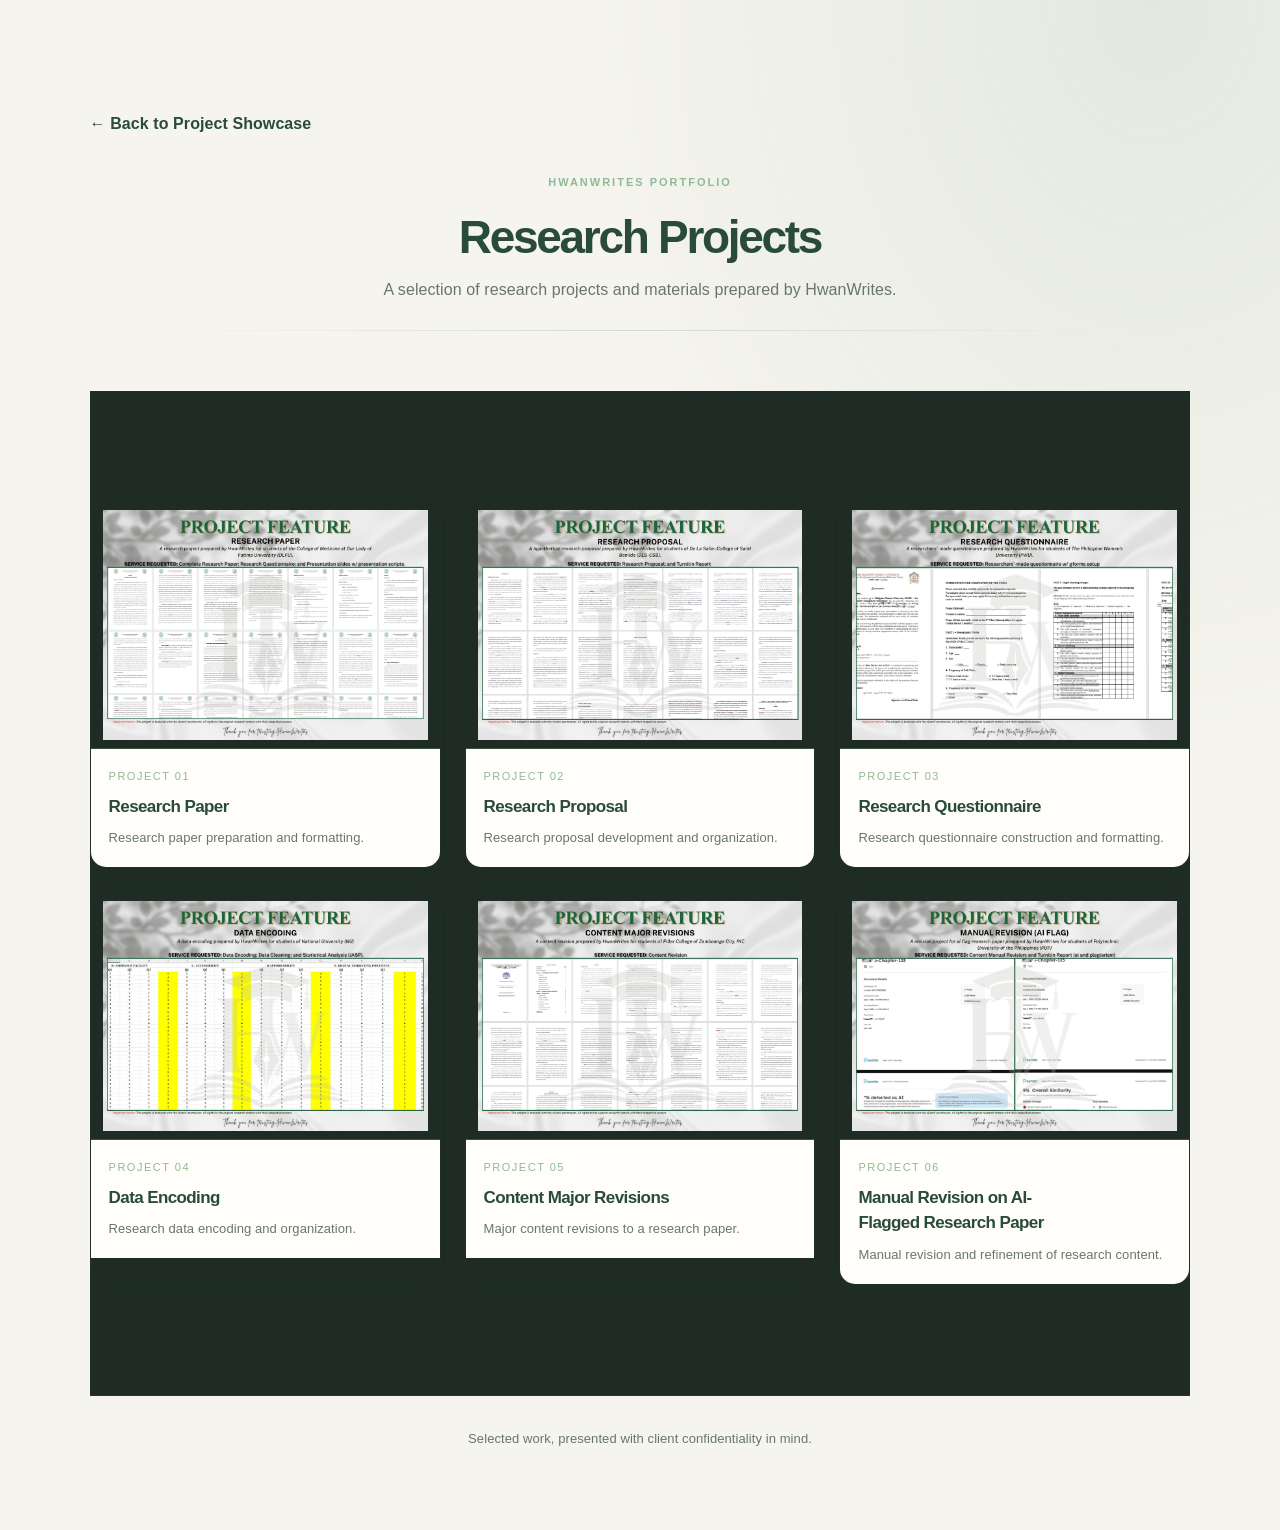
==== commit 36f25c0c: "Redesign HwanWrites website" ====
--- a/portfolio.html
+++ b/portfolio.html
@@ -358,6 +358,7 @@
             }
         }
     </style>
+    <link rel="stylesheet" href="visual-refresh.css">
 </head>
 
 <body>
--- a/visual-refresh.css
+++ b/visual-refresh.css
@@ -0,0 +1,455 @@
+/* ==========================================================
+   HWANWRITES — VISUAL REFRESH
+   Design-only layer. Existing HTML order, content, links,
+   responsive structure and JavaScript interactions are kept.
+   Palette: warm ivory, forest green, sage and deep ink.
+========================================================== */
+
+:root {
+  --hw-ink: #1f2b25;
+  --hw-muted: #68766d;
+  --hw-paper: #f5f4ee;
+  --hw-paper-deep: #ebece3;
+  --hw-white: #fffefa;
+  --hw-forest: #294b38;
+  --hw-forest-deep: #1c3428;
+  --hw-sage: #6f9f78;
+  --hw-sage-light: #dce8dc;
+  --hw-line: rgba(41, 75, 56, .16);
+  --hw-shadow: 0 18px 48px rgba(31, 43, 37, .09);
+  --hw-shadow-hover: 0 24px 58px rgba(31, 43, 37, .15);
+  --hw-radius: 18px;
+  --primary-color: var(--hw-ink);
+  --secondary-color: var(--hw-muted);
+  --white: var(--hw-paper);
+  --light-background: var(--hw-paper-deep);
+  --border-color: var(--hw-line);
+  --accent-color: var(--hw-forest);
+}
+
+html { scroll-behavior: smooth; scroll-padding-top: 92px; }
+body {
+  color: var(--hw-ink);
+  background: var(--hw-paper);
+  font-family: Inter, "Segoe UI", Arial, sans-serif;
+  line-height: 1.7;
+  letter-spacing: .005em;
+  -webkit-font-smoothing: antialiased;
+}
+h1, h2, h3, .logo { font-family: "Aptos Display", "Segoe UI", Arial, sans-serif; }
+p { text-wrap: pretty; }
+a, button { -webkit-tap-highlight-color: transparent; }
+::selection { background: var(--hw-sage-light); color: var(--hw-forest-deep); }
+
+/* Navigation */
+body > header, header {
+  background: rgba(255, 254, 250, .94);
+  border-bottom: 1px solid var(--hw-line);
+  box-shadow: 0 8px 30px rgba(31, 43, 37, .035);
+  backdrop-filter: blur(16px);
+  -webkit-backdrop-filter: blur(16px);
+}
+.logo {
+  color: var(--hw-forest);
+  font-weight: 800;
+  letter-spacing: -.055em;
+  font-size: 27px;
+}
+.nav-links { gap: clamp(16px, 2.2vw, 30px); }
+.nav-links a {
+  color: var(--hw-ink);
+  font-size: 13px;
+  font-weight: 650;
+  letter-spacing: .025em;
+}
+.nav-links a::after { height: 2px; background: var(--hw-sage); bottom: -9px; }
+.nav-links a:hover, .nav-links a:focus-visible { color: var(--hw-forest); }
+.menu-toggle { color: var(--hw-forest); }
+
+/* Hero — preserve centered composition */
+.hero {
+  position: relative;
+  isolation: isolate;
+  overflow: hidden;
+  color: var(--hw-white);
+  background:
+    radial-gradient(ellipse at 16% 18%, rgba(111,159,120,.25), transparent 34%),
+    radial-gradient(ellipse at 88% 84%, rgba(186,207,181,.13), transparent 30%),
+    linear-gradient(135deg, #1b3025 0%, #294b38 56%, #345943 100%);
+}
+.hero::before, .hero::after {
+  content: "";
+  position: absolute;
+  z-index: -1;
+  border: 1px solid rgba(231,241,229,.13);
+  border-radius: 50%;
+  pointer-events: none;
+}
+.hero::before { width: 460px; height: 460px; top: -250px; right: -130px; }
+.hero::after { width: 620px; height: 620px; bottom: -440px; left: -190px; }
+.hero-content { max-width: 920px; }
+.small-heading {
+  color: #c6ddc8;
+  font-size: 12px;
+  font-weight: 750;
+  letter-spacing: .19em;
+}
+.hero-content h1 {
+  color: #fffefa;
+  font-size: clamp(52px, 7.2vw, 84px) !important;
+  letter-spacing: -.065em;
+  font-weight: 780;
+  text-shadow: 0 8px 30px rgba(0,0,0,.13);
+}
+.hero-description {
+  color: rgba(255,254,250,.78);
+  font-size: clamp(16px, 1.45vw, 19px);
+  max-width: 680px;
+}
+.hero-buttons .button, .button {
+  border: 1px solid var(--hw-sage);
+  border-radius: 999px;
+  background: var(--hw-sage);
+  color: #13251a;
+  font-weight: 750;
+  text-decoration: none;
+  box-shadow: 0 10px 26px rgba(0,0,0,.13);
+  transition: transform .25s ease, box-shadow .25s ease, background .25s ease;
+}
+.hero-buttons .button:hover, .button:hover {
+  transform: translateY(-3px);
+  background: #8db695;
+  box-shadow: 0 16px 32px rgba(0,0,0,.18);
+}
+.hero-buttons .button-secondary {
+  color: #f8fbf6;
+  background: transparent;
+  border-color: rgba(235,245,234,.45);
+  box-shadow: none;
+}
+.hero-buttons .button-secondary:hover { background: rgba(255,255,255,.1); color: white; }
+
+/* Shared section headings */
+.section-heading { max-width: 760px; }
+.section-label {
+  color: var(--hw-forest);
+  font-size: 11px;
+  font-weight: 800;
+  letter-spacing: .2em;
+  text-transform: uppercase;
+}
+.section-heading h2, .about-heading h2, .contact h2 {
+  color: var(--hw-ink);
+  font-weight: 760;
+  letter-spacing: -.045em;
+  line-height: 1.12;
+}
+.section-heading > p:last-child {
+  color: var(--hw-muted);
+  font-size: 16px;
+  line-height: 1.85;
+}
+.services, .trust-section, .profile-certificates, .profile-journey {
+  background: var(--hw-paper-deep);
+}
+.how-it-works, .why-hwanwrites, .portfolio, .about, .profile-story, .profile-tools, .profile-gallery {
+  background: var(--hw-paper);
+}
+
+/* Services */
+.services { text-align: center; }
+.service-container { gap: 18px; align-items: stretch; }
+.service-card {
+  position: relative;
+  overflow: hidden;
+  border: 1px solid var(--hw-line);
+  border-radius: var(--hw-radius);
+  background: var(--hw-white);
+  padding: 36px 30px;
+  box-shadow: 0 8px 26px rgba(31,43,37,.045);
+  transition: transform .28s ease, box-shadow .28s ease, border-color .28s ease;
+}
+.service-card::before {
+  content: "";
+  position: absolute;
+  inset: 0 0 auto;
+  height: 4px;
+  background: linear-gradient(90deg, var(--hw-forest), var(--hw-sage), #c4d8bf);
+}
+.service-card h3 { color: var(--hw-forest); font-size: 21px; letter-spacing: -.025em; }
+.service-card p, .service-card li { color: var(--hw-muted); }
+.service-number { color: var(--hw-sage); font-weight: 800; letter-spacing: .12em; }
+.service-card-prompt { color: var(--hw-forest) !important; font-weight: 750; }
+.service-forte-list li::marker { color: var(--hw-sage); }
+.service-card:hover {
+  transform: translateY(-6px);
+  border-color: rgba(111,159,120,.55);
+  box-shadow: var(--hw-shadow-hover);
+}
+
+/* Service details modal */
+.service-details { background: rgba(18,31,23,.72); backdrop-filter: blur(8px); }
+.service-details-content {
+  background: var(--hw-white);
+  color: var(--hw-ink);
+  border: 1px solid var(--hw-line);
+  border-radius: 22px;
+  box-shadow: 0 28px 90px rgba(0,0,0,.25);
+}
+.service-details-number { color: var(--hw-sage); }
+.service-details-content h3 { color: var(--hw-forest); }
+.service-forte-item {
+  border: 1px solid var(--hw-line);
+  border-radius: 10px;
+  background: #f8faf6;
+  color: var(--hw-ink);
+}
+
+/* Process */
+.process-container { gap: 16px; }
+.process-card {
+  background: var(--hw-white);
+  border: 1px solid var(--hw-line);
+  border-radius: 16px;
+  box-shadow: 0 8px 24px rgba(31,43,37,.045);
+  transition: transform .25s ease, box-shadow .25s ease;
+}
+.process-card:hover { transform: translateY(-5px); box-shadow: var(--hw-shadow); }
+.process-number { color: var(--hw-sage); font-weight: 850; }
+.process-card h3 { color: var(--hw-forest); }
+.process-card p { color: var(--hw-muted); }
+
+/* Trust gallery */
+.trust-section-heading { text-align: center; }
+.trust-section-heading h2 { color: var(--hw-ink); letter-spacing: -.04em; }
+.trust-section-heading > p:last-child, .trust-section-note { color: var(--hw-muted); }
+.trust-gallery-container { gap: 22px; }
+.trust-gallery-card {
+  background: var(--hw-white);
+  border: 1px solid var(--hw-line);
+  border-radius: 20px;
+  padding: clamp(18px, 2.5vw, 28px);
+  box-shadow: var(--hw-shadow);
+}
+.trust-card-icon {
+  background: var(--hw-sage-light);
+  color: var(--hw-forest);
+  border-radius: 12px;
+  font-weight: 800;
+}
+.trust-card-heading h3 { color: var(--hw-forest); }
+.trust-card-heading p { color: var(--hw-muted); }
+.trust-image-frame { background: #e9eee7; border-radius: 14px; overflow: hidden; }
+.trust-arrow {
+  border: 1px solid var(--hw-line);
+  background: var(--hw-white);
+  color: var(--hw-forest);
+  border-radius: 50%;
+  transition: .2s ease;
+}
+.trust-arrow:hover { background: var(--hw-forest); color: white; }
+.trust-counter { color: var(--hw-muted); font-variant-numeric: tabular-nums; }
+
+/* Why choose */
+.feature-container { gap: 16px; }
+.feature-card {
+  border: 1px solid var(--hw-line);
+  border-radius: 16px;
+  background: var(--hw-white);
+  box-shadow: 0 8px 24px rgba(31,43,37,.04);
+  transition: transform .25s ease, box-shadow .25s ease, border-color .25s ease;
+}
+.feature-card:hover { transform: translateY(-5px); border-color: rgba(111,159,120,.6); box-shadow: var(--hw-shadow); }
+.feature-card > span { color: var(--hw-sage); font-weight: 850; }
+.feature-card h3 { color: var(--hw-forest); }
+.feature-card p { color: var(--hw-muted); }
+
+/* Project showcase — retain image dimensions and green accents */
+.project-category-grid { gap: 22px; }
+.project-category-card {
+  display: block;
+  overflow: hidden;
+  border: 1px solid rgba(111,159,120,.72);
+  border-radius: 18px;
+  background: var(--hw-white) !important;
+  color: var(--hw-ink);
+  box-shadow: 0 12px 32px rgba(31,43,37,.075);
+  text-decoration: none;
+  transition: transform .28s ease, box-shadow .28s ease, border-color .28s ease;
+}
+.project-category-card:hover {
+  transform: translateY(-7px);
+  border-color: var(--hw-forest);
+  box-shadow: var(--hw-shadow-hover);
+}
+.project-category-image { background: #e8eee7; }
+.project-category-image img { display: block; transition: transform .55s cubic-bezier(.2,.7,.2,1); }
+.project-category-card:hover .project-category-image img { transform: scale(1.045); }
+.project-category-number {
+  background: rgba(31,55,40,.88);
+  color: #fffefa;
+  border: 1px solid rgba(255,255,255,.3);
+  border-radius: 999px;
+  backdrop-filter: blur(8px);
+}
+.project-category-info {
+  background: var(--hw-white) !important;
+  color: var(--hw-ink) !important;
+  padding: 20px 22px;
+}
+.project-category-info h3 { color: var(--hw-forest) !important; font-size: 19px; letter-spacing: -.025em; }
+.project-category-info span { color: var(--hw-muted) !important; font-size: 12px; font-weight: 750; letter-spacing: .06em; }
+.project-showcase-footer { color: var(--hw-muted); }
+
+/* About */
+.about-content { align-items: flex-start; }
+.about-heading h2 { color: var(--hw-forest); }
+.about-text p { color: var(--hw-muted); }
+
+/* Contact */
+.contact {
+  color: #f7f8f2;
+  background:
+    radial-gradient(ellipse at 90% 10%, rgba(111,159,120,.2), transparent 32%),
+    linear-gradient(135deg, #1c3428, #294b38);
+}
+.contact .section-label { color: #b8d4bb; }
+.contact h2 { color: #fffefa; }
+.contact p { color: rgba(255,254,250,.76); }
+.contact-links a {
+  border: 1px solid rgba(239,248,237,.48);
+  border-radius: 999px;
+  background: rgba(255,255,255,.04);
+  color: #fffefa;
+  font-weight: 700;
+  transition: transform .2s ease, background .2s ease, border-color .2s ease;
+}
+.contact-links a:hover { transform: translateY(-3px); background: #dce8dc; color: var(--hw-forest-deep); border-color: #dce8dc; }
+
+/* Floating controls and terms */
+.back-to-top {
+  background: var(--hw-forest);
+  color: #fffefa;
+  box-shadow: 0 10px 28px rgba(31,43,37,.22);
+}
+.back-to-top:hover { background: var(--hw-sage); color: var(--hw-forest-deep); }
+.terms-toggle {
+  background: var(--hw-forest);
+  color: #fffefa;
+  border: 1px solid rgba(255,255,255,.18);
+  box-shadow: 0 12px 32px rgba(31,43,37,.2);
+}
+.terms-panel {
+  background: var(--hw-white);
+  color: var(--hw-ink);
+  border: 1px solid var(--hw-line);
+  border-radius: 18px;
+  box-shadow: 0 24px 70px rgba(0,0,0,.2);
+}
+.terms-panel h2, .terms-item h3 { color: var(--hw-forest); }
+.terms-content p { color: var(--hw-muted); }
+.terms-item { border-bottom-color: var(--hw-line); }
+footer {
+  background: #17281e;
+  color: rgba(255,254,250,.72);
+  border-top: 1px solid rgba(255,255,255,.08);
+}
+
+/* Profile page */
+.profile-page { background: var(--hw-paper); color: var(--hw-ink); }
+.profile-hero, .profile-story, .profile-tools, .profile-gallery { background: var(--hw-paper); }
+.profile-journey, .profile-certificates, .profile-milestones { background: var(--hw-paper-deep); }
+.profile-intro h1, .profile-story-heading h2, .profile-journey h2,
+.profile-tools h2, .profile-certificates h2, .profile-gallery h2,
+.profile-milestones h2 { color: var(--hw-forest); letter-spacing: -.045em; }
+.profile-intro h2, .profile-intro p:not(.section-label),
+.timeline-content p, .profile-story-text p, .tools-group p,
+.certificate-card p { color: var(--hw-muted); }
+.profile-hero .profile-photo {
+  border: 1px solid rgba(111,159,120,.75);
+  border-radius: 22px;
+  box-shadow: 0 22px 55px rgba(31,43,37,.14);
+}
+.timeline-item { border-color: var(--hw-line); }
+.timeline-item:first-child { border-color: var(--hw-line); }
+.timeline-year { color: var(--hw-forest); font-weight: 800; }
+.tools-group, .certificate-card, .milestone-card {
+  background: var(--hw-white);
+  border: 1px solid var(--hw-line);
+  border-radius: 16px;
+  box-shadow: 0 8px 24px rgba(31,43,37,.045);
+}
+.certificate-placeholder { background: var(--hw-paper-deep); color: var(--hw-muted); border-radius: 10px; }
+.profile-gallery-card { border-radius: 14px; box-shadow: 0 12px 30px rgba(31,43,37,.1); }
+.flip-card-back { background: var(--hw-forest) !important; color: #fffefa !important; }
+.flip-card-back p, .flip-card-back h3 { color: #fffefa !important; }
+.profile-contact {
+  background: linear-gradient(135deg, #1c3428, #294b38);
+  color: #fffefa;
+}
+.profile-contact h2 { color: #fffefa; }
+.profile-contact p { color: rgba(255,254,250,.76); }
+
+/* Portfolio detail page */
+.portfolio-page {
+  color: var(--hw-ink) !important;
+  background:
+    radial-gradient(ellipse at 90% 0%, rgba(111,159,120,.13), transparent 35%),
+    var(--hw-paper) !important;
+}
+.portfolio-back { color: var(--hw-forest) !important; font-weight: 700; }
+.portfolio-back:hover { color: var(--hw-sage) !important; }
+.portfolio-heading h1 { color: var(--hw-forest) !important; letter-spacing: -.05em; font-weight: 780; }
+.portfolio-heading p:last-child { color: var(--hw-muted) !important; }
+.portfolio-page .portfolio-heading::after {
+  background: linear-gradient(90deg, transparent, var(--hw-line), transparent) !important;
+}
+.portfolio-item {
+  background: var(--hw-white) !important;
+  border: 1px solid var(--hw-line) !important;
+  border-radius: 16px !important;
+  overflow: hidden;
+  box-shadow: 0 10px 30px rgba(31,43,37,.07) !important;
+  transition: transform .25s ease, box-shadow .25s ease !important;
+}
+.portfolio-item:hover { transform: translateY(-5px) !important; box-shadow: var(--hw-shadow-hover) !important; }
+.portfolio-item-info { background: var(--hw-white) !important; color: var(--hw-ink) !important; }
+.portfolio-item-info h2 { color: var(--hw-forest) !important; }
+.portfolio-item-info p, .portfolio-note { color: var(--hw-muted) !important; }
+.lightbox { background: rgba(15,25,19,.94) !important; backdrop-filter: blur(10px); }
+.lightbox-close { background: var(--hw-forest) !important; border: 1px solid var(--hw-sage) !important; border-radius: 50%; }
+
+/* Focus states and motion preferences */
+a:focus-visible, button:focus-visible, [tabindex]:focus-visible {
+  outline: 3px solid rgba(111,159,120,.72);
+  outline-offset: 4px;
+}
+@media (hover: hover) and (pointer: fine) {
+  .certificate-card, .tools-group, .milestone-card {
+    transition: transform .25s ease, box-shadow .25s ease, border-color .25s ease;
+  }
+  .certificate-card:hover, .tools-group:hover, .milestone-card:hover {
+    transform: translateY(-4px);
+    border-color: rgba(111,159,120,.55);
+    box-shadow: var(--hw-shadow);
+  }
+}
+@media (max-width: 768px) {
+  .nav-links.active {
+    background: var(--hw-white) !important;
+    border: 1px solid var(--hw-line);
+    border-radius: 14px;
+    box-shadow: var(--hw-shadow);
+  }
+  .nav-links.active a { color: var(--hw-ink); }
+  .section-heading h2, .services h2, .contact h2 { letter-spacing: -.04em; }
+  .project-category-grid { gap: 16px; }
+}
+@media (prefers-reduced-motion: reduce) {
+  *, *::before, *::after {
+    scroll-behavior: auto !important;
+    animation-duration: .01ms !important;
+    animation-iteration-count: 1 !important;
+    transition-duration: .01ms !important;
+  }
+}
